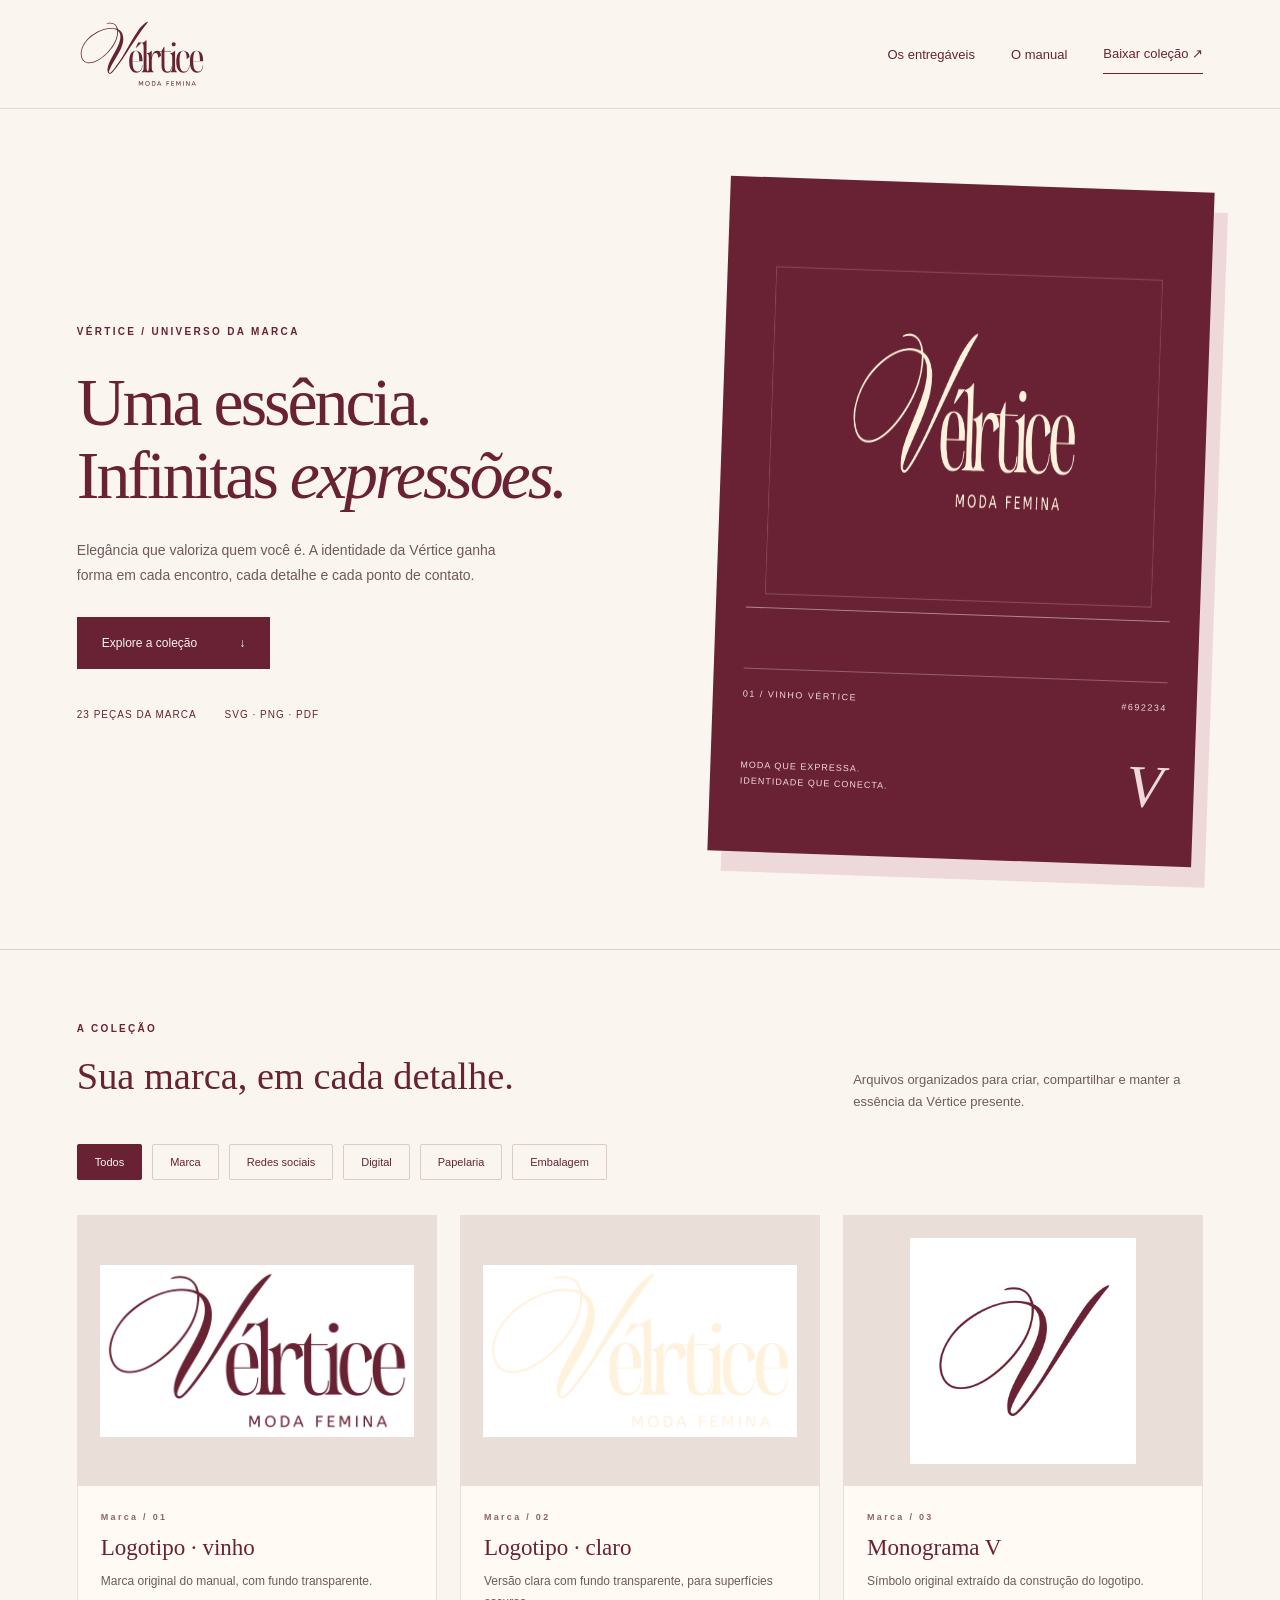
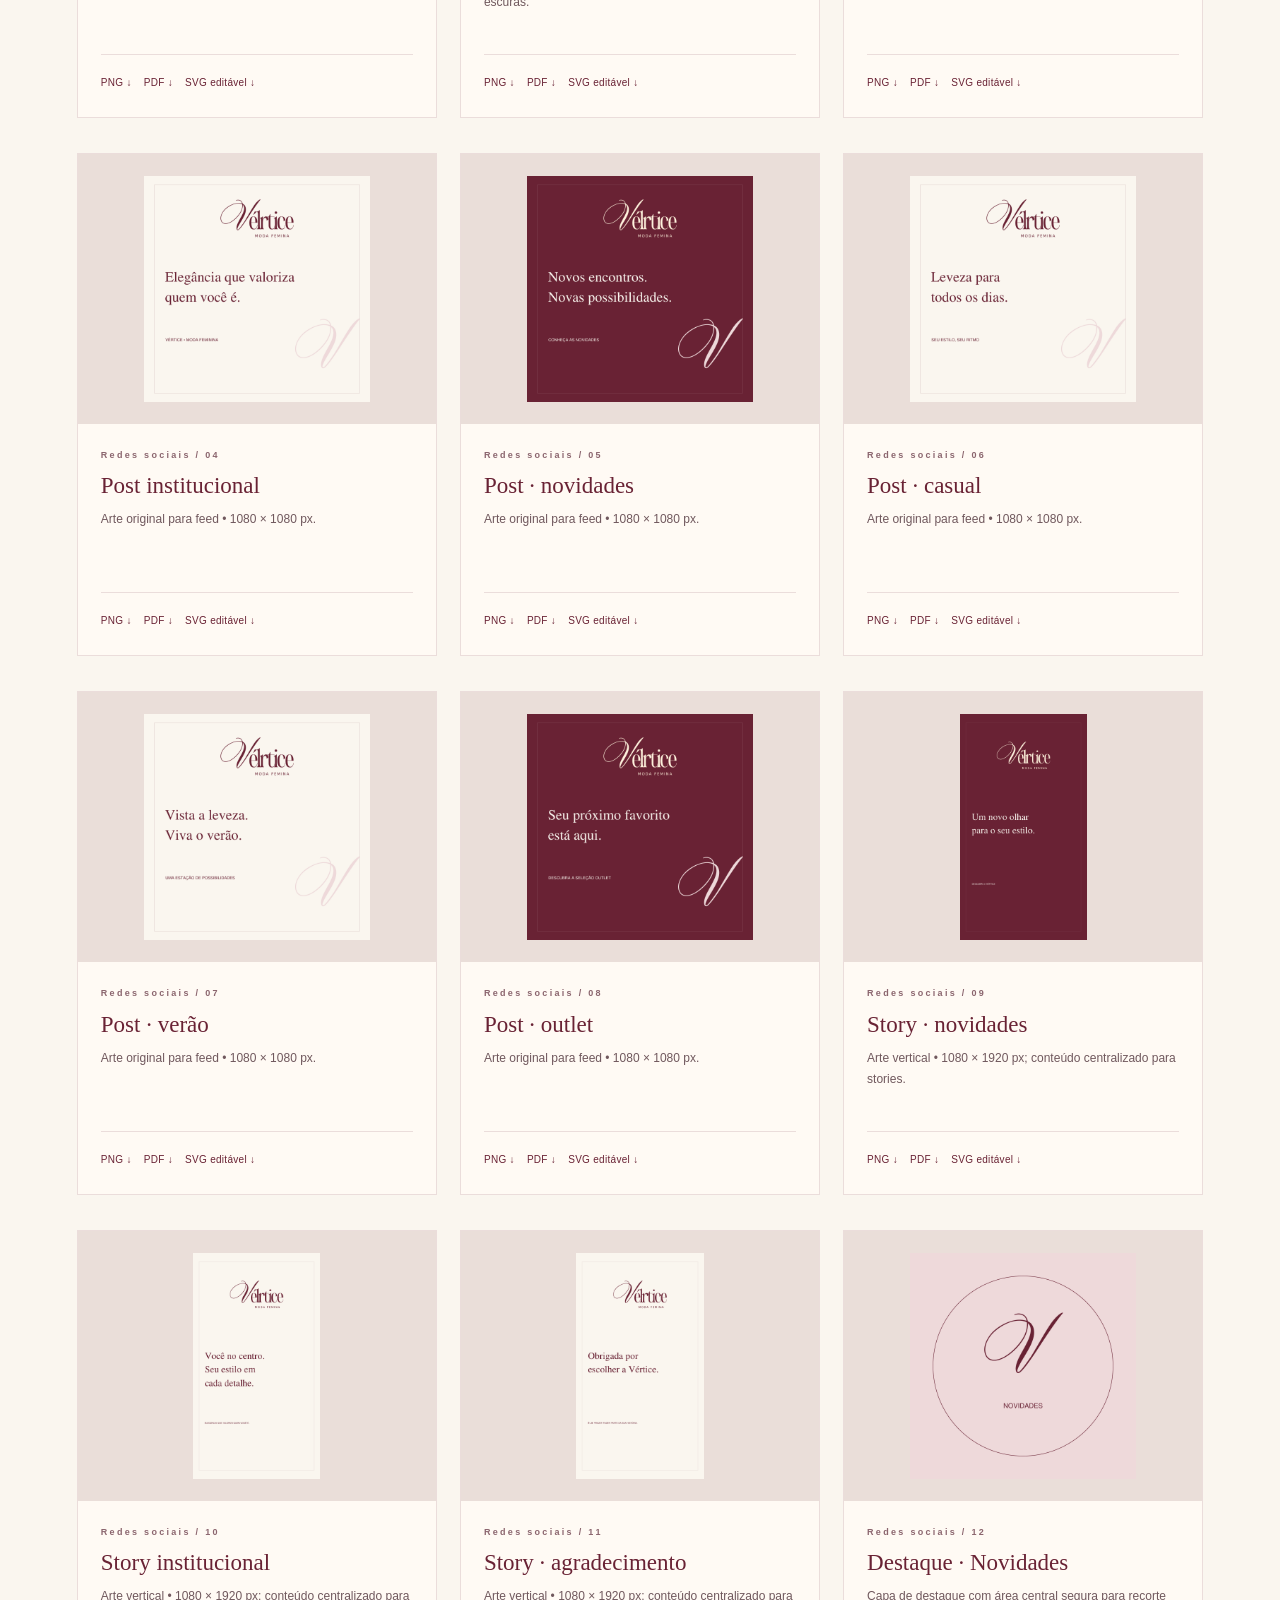
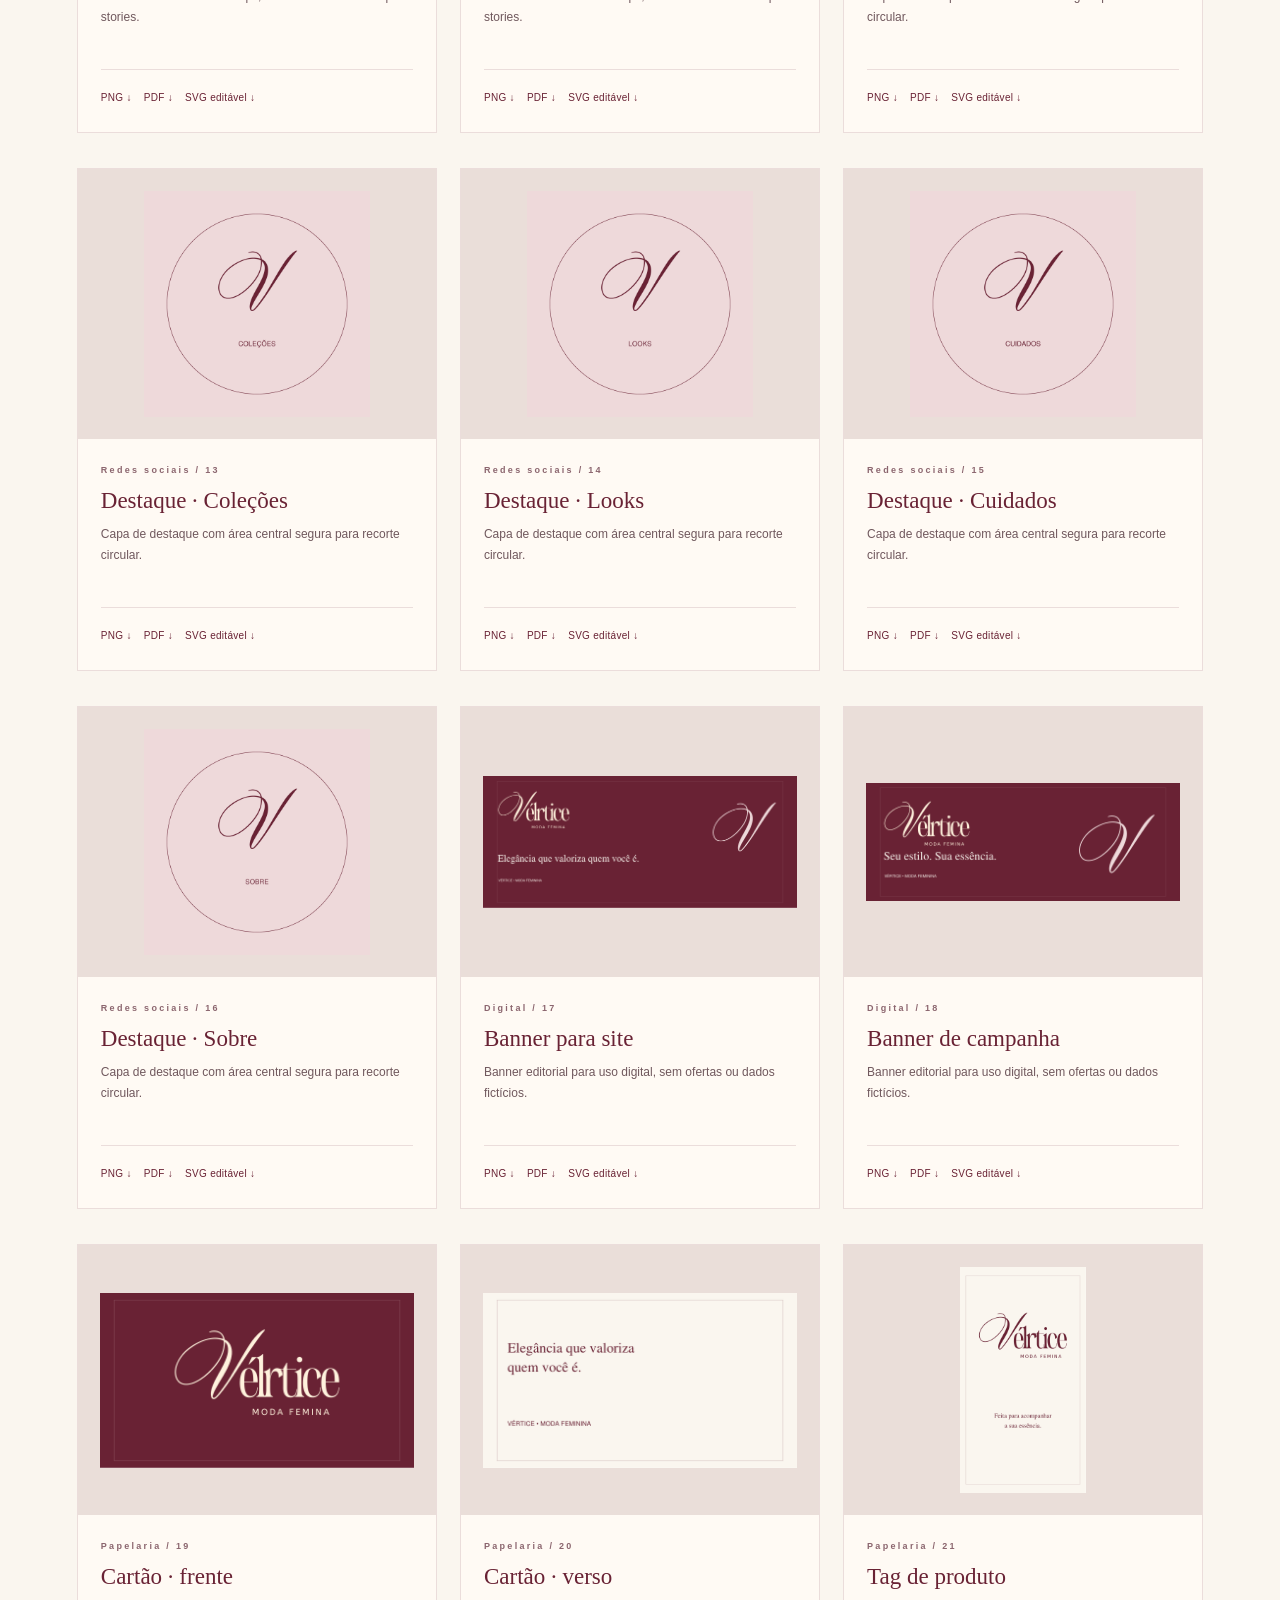
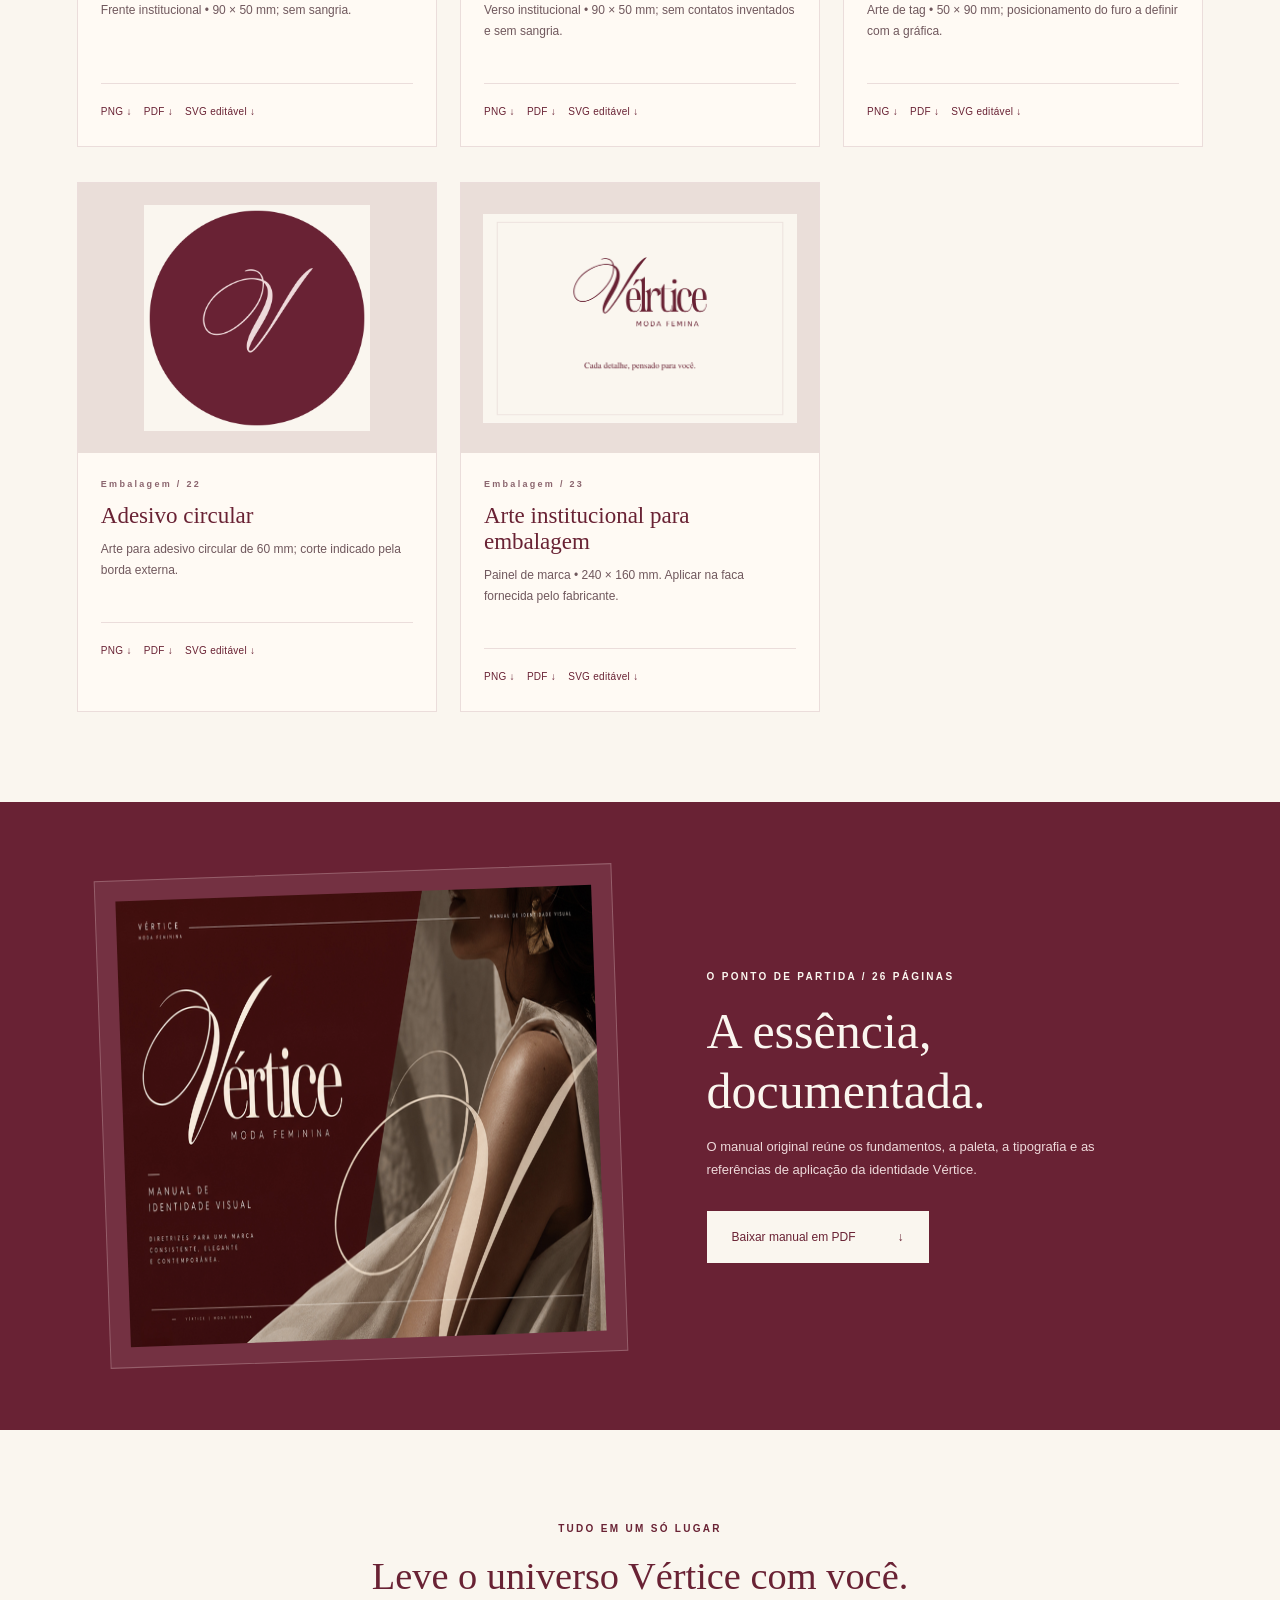
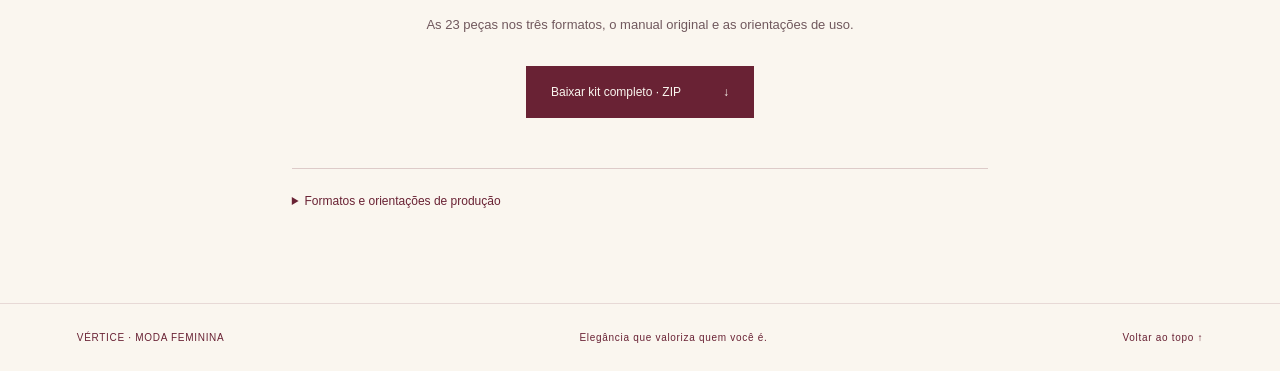
==== index.html @ 7de90009 "Create Vertice brand deliverables and download website" ====
<!doctype html><html lang="pt-BR"><head><meta charset="UTF-8"><meta name="viewport" content="width=device-width,initial-scale=1"><meta name="theme-color" content="#692234"><meta name="description" content="Universo visual Vértice: acesse o manual da marca e baixe as peças da sua identidade visual."><title>Vértice — Universo da marca</title><link rel="icon" href="assets/logo.svg" type="image/svg+xml"><link rel="stylesheet" href="style.css"></head><body>
<a class="skip" href="#colecao">Ir para os arquivos</a><header class="top"><a href="#" aria-label="Vértice, início"><img class="brand" src="assets/logo.svg" alt="Vértice Moda Feminina" width="150" height="83"></a><nav aria-label="Principal"><a href="#colecao">Os entregáveis</a><a href="#manual">O manual</a><a class="nav-download" href="downloads/vertice-kit-completo.zip" download>Baixar coleção ↗</a></nav></header>
<main><section class="hero"><div class="hero-copy"><span class="eyebrow">VÉRTICE / UNIVERSO DA MARCA</span><h1>Uma essência.<br>Infinitas <em>expressões.</em></h1><p>Elegância que valoriza quem você é. A identidade da Vértice ganha forma em cada encontro, cada detalhe e cada ponto de contato.</p><a class="button" href="#colecao">Explore a coleção <span>↓</span></a><div class="hero-meta"><span>23 peças da marca</span><span>SVG · PNG · PDF</span></div></div><div class="hero-art"><img src="assets/cartao-frente.png" alt="Logotipo da Vértice sobre o vinho da marca" width="640" height="356"><div class="swatch"><span>01 / VINHO VÉRTICE</span><span>#692234</span></div><div class="hero-bottom"><span>MODA QUE EXPRESSA.<br>IDENTIDADE QUE CONECTA.</span><span class="edition">V</span></div></div></section>
<section class="intro" id="colecao"><div><span class="eyebrow">A COLEÇÃO</span><h2>Sua marca, em cada detalhe.</h2></div><p>Arquivos organizados para criar, compartilhar e manter a essência da Vértice presente.</p></section>
<div class="filters" role="group" aria-label="Filtrar por categoria"><button type="button" data-filter="Todos" aria-pressed="true">Todos</button><button type="button" data-filter="Marca" aria-pressed="false">Marca</button><button type="button" data-filter="Redes sociais" aria-pressed="false">Redes sociais</button><button type="button" data-filter="Digital" aria-pressed="false">Digital</button><button type="button" data-filter="Papelaria" aria-pressed="false">Papelaria</button><button type="button" data-filter="Embalagem" aria-pressed="false">Embalagem</button></div><p id="result-count" class="sr-only" aria-live="polite">23 entregáveis</p><section class="grid" aria-label="Entregáveis da identidade visual"><article class="card" data-category="Marca"><a class="preview" href="downloads/logotipo-vinho.png" target="_blank" rel="noopener" aria-label="Ampliar Logotipo · vinho"><img src="assets/logotipo-vinho.png" alt="Logotipo · vinho" loading="lazy" width="640" height="640"></a><div class="card-body"><span class="eyebrow">Marca / 01</span><h3>Logotipo · vinho</h3><p>Marca original do manual, com fundo transparente.</p><div class="formats" aria-label="Baixar Logotipo · vinho"><a href="downloads/logotipo-vinho.png" download>PNG ↓</a><a href="downloads/logotipo-vinho.pdf" download>PDF ↓</a><a href="downloads/logotipo-vinho.svg" download>SVG editável ↓</a></div></div></article><article class="card" data-category="Marca"><a class="preview" href="downloads/logotipo-claro.png" target="_blank" rel="noopener" aria-label="Ampliar Logotipo · claro"><img src="assets/logotipo-claro.png" alt="Logotipo · claro" loading="lazy" width="640" height="640"></a><div class="card-body"><span class="eyebrow">Marca / 02</span><h3>Logotipo · claro</h3><p>Versão clara com fundo transparente, para superfícies escuras.</p><div class="formats" aria-label="Baixar Logotipo · claro"><a href="downloads/logotipo-claro.png" download>PNG ↓</a><a href="downloads/logotipo-claro.pdf" download>PDF ↓</a><a href="downloads/logotipo-claro.svg" download>SVG editável ↓</a></div></div></article><article class="card" data-category="Marca"><a class="preview" href="downloads/monograma.png" target="_blank" rel="noopener" aria-label="Ampliar Monograma V"><img src="assets/monograma.png" alt="Monograma V" loading="lazy" width="640" height="640"></a><div class="card-body"><span class="eyebrow">Marca / 03</span><h3>Monograma V</h3><p>Símbolo original extraído da construção do logotipo.</p><div class="formats" aria-label="Baixar Monograma V"><a href="downloads/monograma.png" download>PNG ↓</a><a href="downloads/monograma.pdf" download>PDF ↓</a><a href="downloads/monograma.svg" download>SVG editável ↓</a></div></div></article><article class="card" data-category="Redes sociais"><a class="preview" href="downloads/post-institucional.png" target="_blank" rel="noopener" aria-label="Ampliar Post institucional"><img src="assets/post-institucional.png" alt="Post institucional" loading="lazy" width="640" height="640"></a><div class="card-body"><span class="eyebrow">Redes sociais / 04</span><h3>Post institucional</h3><p>Arte original para feed • 1080 × 1080 px.</p><div class="formats" aria-label="Baixar Post institucional"><a href="downloads/post-institucional.png" download>PNG ↓</a><a href="downloads/post-institucional.pdf" download>PDF ↓</a><a href="downloads/post-institucional.svg" download>SVG editável ↓</a></div></div></article><article class="card" data-category="Redes sociais"><a class="preview" href="downloads/post-novidades.png" target="_blank" rel="noopener" aria-label="Ampliar Post · novidades"><img src="assets/post-novidades.png" alt="Post · novidades" loading="lazy" width="640" height="640"></a><div class="card-body"><span class="eyebrow">Redes sociais / 05</span><h3>Post · novidades</h3><p>Arte original para feed • 1080 × 1080 px.</p><div class="formats" aria-label="Baixar Post · novidades"><a href="downloads/post-novidades.png" download>PNG ↓</a><a href="downloads/post-novidades.pdf" download>PDF ↓</a><a href="downloads/post-novidades.svg" download>SVG editável ↓</a></div></div></article><article class="card" data-category="Redes sociais"><a class="preview" href="downloads/post-casual.png" target="_blank" rel="noopener" aria-label="Ampliar Post · casual"><img src="assets/post-casual.png" alt="Post · casual" loading="lazy" width="640" height="640"></a><div class="card-body"><span class="eyebrow">Redes sociais / 06</span><h3>Post · casual</h3><p>Arte original para feed • 1080 × 1080 px.</p><div class="formats" aria-label="Baixar Post · casual"><a href="downloads/post-casual.png" download>PNG ↓</a><a href="downloads/post-casual.pdf" download>PDF ↓</a><a href="downloads/post-casual.svg" download>SVG editável ↓</a></div></div></article><article class="card" data-category="Redes sociais"><a class="preview" href="downloads/post-verao.png" target="_blank" rel="noopener" aria-label="Ampliar Post · verão"><img src="assets/post-verao.png" alt="Post · verão" loading="lazy" width="640" height="640"></a><div class="card-body"><span class="eyebrow">Redes sociais / 07</span><h3>Post · verão</h3><p>Arte original para feed • 1080 × 1080 px.</p><div class="formats" aria-label="Baixar Post · verão"><a href="downloads/post-verao.png" download>PNG ↓</a><a href="downloads/post-verao.pdf" download>PDF ↓</a><a href="downloads/post-verao.svg" download>SVG editável ↓</a></div></div></article><article class="card" data-category="Redes sociais"><a class="preview" href="downloads/post-outlet.png" target="_blank" rel="noopener" aria-label="Ampliar Post · outlet"><img src="assets/post-outlet.png" alt="Post · outlet" loading="lazy" width="640" height="640"></a><div class="card-body"><span class="eyebrow">Redes sociais / 08</span><h3>Post · outlet</h3><p>Arte original para feed • 1080 × 1080 px.</p><div class="formats" aria-label="Baixar Post · outlet"><a href="downloads/post-outlet.png" download>PNG ↓</a><a href="downloads/post-outlet.pdf" download>PDF ↓</a><a href="downloads/post-outlet.svg" download>SVG editável ↓</a></div></div></article><article class="card" data-category="Redes sociais"><a class="preview" href="downloads/story-novidades.png" target="_blank" rel="noopener" aria-label="Ampliar Story · novidades"><img src="assets/story-novidades.png" alt="Story · novidades" loading="lazy" width="640" height="640"></a><div class="card-body"><span class="eyebrow">Redes sociais / 09</span><h3>Story · novidades</h3><p>Arte vertical • 1080 × 1920 px; conteúdo centralizado para stories.</p><div class="formats" aria-label="Baixar Story · novidades"><a href="downloads/story-novidades.png" download>PNG ↓</a><a href="downloads/story-novidades.pdf" download>PDF ↓</a><a href="downloads/story-novidades.svg" download>SVG editável ↓</a></div></div></article><article class="card" data-category="Redes sociais"><a class="preview" href="downloads/story-institucional.png" target="_blank" rel="noopener" aria-label="Ampliar Story institucional"><img src="assets/story-institucional.png" alt="Story institucional" loading="lazy" width="640" height="640"></a><div class="card-body"><span class="eyebrow">Redes sociais / 10</span><h3>Story institucional</h3><p>Arte vertical • 1080 × 1920 px; conteúdo centralizado para stories.</p><div class="formats" aria-label="Baixar Story institucional"><a href="downloads/story-institucional.png" download>PNG ↓</a><a href="downloads/story-institucional.pdf" download>PDF ↓</a><a href="downloads/story-institucional.svg" download>SVG editável ↓</a></div></div></article><article class="card" data-category="Redes sociais"><a class="preview" href="downloads/story-agradecimento.png" target="_blank" rel="noopener" aria-label="Ampliar Story · agradecimento"><img src="assets/story-agradecimento.png" alt="Story · agradecimento" loading="lazy" width="640" height="640"></a><div class="card-body"><span class="eyebrow">Redes sociais / 11</span><h3>Story · agradecimento</h3><p>Arte vertical • 1080 × 1920 px; conteúdo centralizado para stories.</p><div class="formats" aria-label="Baixar Story · agradecimento"><a href="downloads/story-agradecimento.png" download>PNG ↓</a><a href="downloads/story-agradecimento.pdf" download>PDF ↓</a><a href="downloads/story-agradecimento.svg" download>SVG editável ↓</a></div></div></article><article class="card" data-category="Redes sociais"><a class="preview" href="downloads/destaque-novidades.png" target="_blank" rel="noopener" aria-label="Ampliar Destaque · Novidades"><img src="assets/destaque-novidades.png" alt="Destaque · Novidades" loading="lazy" width="640" height="640"></a><div class="card-body"><span class="eyebrow">Redes sociais / 12</span><h3>Destaque · Novidades</h3><p>Capa de destaque com área central segura para recorte circular.</p><div class="formats" aria-label="Baixar Destaque · Novidades"><a href="downloads/destaque-novidades.png" download>PNG ↓</a><a href="downloads/destaque-novidades.pdf" download>PDF ↓</a><a href="downloads/destaque-novidades.svg" download>SVG editável ↓</a></div></div></article><article class="card" data-category="Redes sociais"><a class="preview" href="downloads/destaque-colecoes.png" target="_blank" rel="noopener" aria-label="Ampliar Destaque · Coleções"><img src="assets/destaque-colecoes.png" alt="Destaque · Coleções" loading="lazy" width="640" height="640"></a><div class="card-body"><span class="eyebrow">Redes sociais / 13</span><h3>Destaque · Coleções</h3><p>Capa de destaque com área central segura para recorte circular.</p><div class="formats" aria-label="Baixar Destaque · Coleções"><a href="downloads/destaque-colecoes.png" download>PNG ↓</a><a href="downloads/destaque-colecoes.pdf" download>PDF ↓</a><a href="downloads/destaque-colecoes.svg" download>SVG editável ↓</a></div></div></article><article class="card" data-category="Redes sociais"><a class="preview" href="downloads/destaque-looks.png" target="_blank" rel="noopener" aria-label="Ampliar Destaque · Looks"><img src="assets/destaque-looks.png" alt="Destaque · Looks" loading="lazy" width="640" height="640"></a><div class="card-body"><span class="eyebrow">Redes sociais / 14</span><h3>Destaque · Looks</h3><p>Capa de destaque com área central segura para recorte circular.</p><div class="formats" aria-label="Baixar Destaque · Looks"><a href="downloads/destaque-looks.png" download>PNG ↓</a><a href="downloads/destaque-looks.pdf" download>PDF ↓</a><a href="downloads/destaque-looks.svg" download>SVG editável ↓</a></div></div></article><article class="card" data-category="Redes sociais"><a class="preview" href="downloads/destaque-cuidados.png" target="_blank" rel="noopener" aria-label="Ampliar Destaque · Cuidados"><img src="assets/destaque-cuidados.png" alt="Destaque · Cuidados" loading="lazy" width="640" height="640"></a><div class="card-body"><span class="eyebrow">Redes sociais / 15</span><h3>Destaque · Cuidados</h3><p>Capa de destaque com área central segura para recorte circular.</p><div class="formats" aria-label="Baixar Destaque · Cuidados"><a href="downloads/destaque-cuidados.png" download>PNG ↓</a><a href="downloads/destaque-cuidados.pdf" download>PDF ↓</a><a href="downloads/destaque-cuidados.svg" download>SVG editável ↓</a></div></div></article><article class="card" data-category="Redes sociais"><a class="preview" href="downloads/destaque-sobre.png" target="_blank" rel="noopener" aria-label="Ampliar Destaque · Sobre"><img src="assets/destaque-sobre.png" alt="Destaque · Sobre" loading="lazy" width="640" height="640"></a><div class="card-body"><span class="eyebrow">Redes sociais / 16</span><h3>Destaque · Sobre</h3><p>Capa de destaque com área central segura para recorte circular.</p><div class="formats" aria-label="Baixar Destaque · Sobre"><a href="downloads/destaque-sobre.png" download>PNG ↓</a><a href="downloads/destaque-sobre.pdf" download>PDF ↓</a><a href="downloads/destaque-sobre.svg" download>SVG editável ↓</a></div></div></article><article class="card" data-category="Digital"><a class="preview" href="downloads/banner-site.png" target="_blank" rel="noopener" aria-label="Ampliar Banner para site"><img src="assets/banner-site.png" alt="Banner para site" loading="lazy" width="640" height="640"></a><div class="card-body"><span class="eyebrow">Digital / 17</span><h3>Banner para site</h3><p>Banner editorial para uso digital, sem ofertas ou dados fictícios.</p><div class="formats" aria-label="Baixar Banner para site"><a href="downloads/banner-site.png" download>PNG ↓</a><a href="downloads/banner-site.pdf" download>PDF ↓</a><a href="downloads/banner-site.svg" download>SVG editável ↓</a></div></div></article><article class="card" data-category="Digital"><a class="preview" href="downloads/banner-campanha.png" target="_blank" rel="noopener" aria-label="Ampliar Banner de campanha"><img src="assets/banner-campanha.png" alt="Banner de campanha" loading="lazy" width="640" height="640"></a><div class="card-body"><span class="eyebrow">Digital / 18</span><h3>Banner de campanha</h3><p>Banner editorial para uso digital, sem ofertas ou dados fictícios.</p><div class="formats" aria-label="Baixar Banner de campanha"><a href="downloads/banner-campanha.png" download>PNG ↓</a><a href="downloads/banner-campanha.pdf" download>PDF ↓</a><a href="downloads/banner-campanha.svg" download>SVG editável ↓</a></div></div></article><article class="card" data-category="Papelaria"><a class="preview" href="downloads/cartao-frente.png" target="_blank" rel="noopener" aria-label="Ampliar Cartão · frente"><img src="assets/cartao-frente.png" alt="Cartão · frente" loading="lazy" width="640" height="640"></a><div class="card-body"><span class="eyebrow">Papelaria / 19</span><h3>Cartão · frente</h3><p>Frente institucional • 90 × 50 mm; sem sangria.</p><div class="formats" aria-label="Baixar Cartão · frente"><a href="downloads/cartao-frente.png" download>PNG ↓</a><a href="downloads/cartao-frente.pdf" download>PDF ↓</a><a href="downloads/cartao-frente.svg" download>SVG editável ↓</a></div></div></article><article class="card" data-category="Papelaria"><a class="preview" href="downloads/cartao-verso.png" target="_blank" rel="noopener" aria-label="Ampliar Cartão · verso"><img src="assets/cartao-verso.png" alt="Cartão · verso" loading="lazy" width="640" height="640"></a><div class="card-body"><span class="eyebrow">Papelaria / 20</span><h3>Cartão · verso</h3><p>Verso institucional • 90 × 50 mm; sem contatos inventados e sem sangria.</p><div class="formats" aria-label="Baixar Cartão · verso"><a href="downloads/cartao-verso.png" download>PNG ↓</a><a href="downloads/cartao-verso.pdf" download>PDF ↓</a><a href="downloads/cartao-verso.svg" download>SVG editável ↓</a></div></div></article><article class="card" data-category="Papelaria"><a class="preview" href="downloads/tag.png" target="_blank" rel="noopener" aria-label="Ampliar Tag de produto"><img src="assets/tag.png" alt="Tag de produto" loading="lazy" width="640" height="640"></a><div class="card-body"><span class="eyebrow">Papelaria / 21</span><h3>Tag de produto</h3><p>Arte de tag • 50 × 90 mm; posicionamento do furo a definir com a gráfica.</p><div class="formats" aria-label="Baixar Tag de produto"><a href="downloads/tag.png" download>PNG ↓</a><a href="downloads/tag.pdf" download>PDF ↓</a><a href="downloads/tag.svg" download>SVG editável ↓</a></div></div></article><article class="card" data-category="Embalagem"><a class="preview" href="downloads/adesivo.png" target="_blank" rel="noopener" aria-label="Ampliar Adesivo circular"><img src="assets/adesivo.png" alt="Adesivo circular" loading="lazy" width="640" height="640"></a><div class="card-body"><span class="eyebrow">Embalagem / 22</span><h3>Adesivo circular</h3><p>Arte para adesivo circular de 60 mm; corte indicado pela borda externa.</p><div class="formats" aria-label="Baixar Adesivo circular"><a href="downloads/adesivo.png" download>PNG ↓</a><a href="downloads/adesivo.pdf" download>PDF ↓</a><a href="downloads/adesivo.svg" download>SVG editável ↓</a></div></div></article><article class="card" data-category="Embalagem"><a class="preview" href="downloads/embalagem.png" target="_blank" rel="noopener" aria-label="Ampliar Arte institucional para embalagem"><img src="assets/embalagem.png" alt="Arte institucional para embalagem" loading="lazy" width="640" height="640"></a><div class="card-body"><span class="eyebrow">Embalagem / 23</span><h3>Arte institucional para embalagem</h3><p>Painel de marca • 240 × 160 mm. Aplicar na faca fornecida pelo fabricante.</p><div class="formats" aria-label="Baixar Arte institucional para embalagem"><a href="downloads/embalagem.png" download>PNG ↓</a><a href="downloads/embalagem.pdf" download>PDF ↓</a><a href="downloads/embalagem.svg" download>SVG editável ↓</a></div></div></article></section>
<section class="manual" id="manual"><div class="manual-image"><img src="assets/manual.png" alt="Capa do manual de identidade visual Vértice" loading="lazy" width="792" height="446"></div><div><span class="eyebrow">O PONTO DE PARTIDA / 26 PÁGINAS</span><h2>A essência,<br>documentada.</h2><p>O manual original reúne os fundamentos, a paleta, a tipografia e as referências de aplicação da identidade Vértice.</p><a class="button light" href="downloads/manual-identidade-visual-vertice.pdf" download>Baixar manual em PDF <span>↓</span></a></div></section>
<section class="closing"><span class="eyebrow">TUDO EM UM SÓ LUGAR</span><h2>Leve o universo Vértice com você.</h2><p>As 23 peças nos três formatos, o manual original e as orientações de uso.</p><a class="button" href="downloads/vertice-kit-completo.zip" download>Baixar kit completo · ZIP <span>↓</span></a><details><summary>Formatos e orientações de produção</summary><p>SVG para edição, PNG para uso digital e PDF para compartilhamento. Os textos novos usam Georgia e Arial como fontes de apoio; o logotipo original foi preservado em curvas. O manual especifica Citadel Script e Wichittra, cujos arquivos completos não acompanham este kit.</p><p>PDFs de papelaria em tamanho final, RGB e sem sangria. Antes da impressão, valide sangria, corte, perfil de cor e material com a gráfica. A embalagem é uma arte de aplicação, sem faca estrutural.</p><a href="downloads/LEIA-ME.txt" download>Baixar orientações completas ↓</a></details></section></main><footer><span>VÉRTICE · MODA FEMININA</span><span>Elegância que valoriza quem você é.</span><a href="#">Voltar ao topo ↑</a></footer><script src="app.js"></script></body></html>
---- style.css ----
:root{--wine:#692234;--pink:#eed9da;--cream:#faf6ef;--ink:#41272c}*{box-sizing:border-box}html{scroll-behavior:smooth;scroll-padding-top:24px}body{margin:0;background:var(--cream);color:var(--wine);font-family:Arial,sans-serif}a{color:inherit;text-decoration:none}a:focus-visible,button:focus-visible,summary:focus-visible{outline:3px solid #b07544;outline-offset:5px}img{max-width:100%;display:block}button{font:inherit}h1,h2,h3,p{margin:0}h1,h2,h3{font-family:Georgia,serif;font-weight:400}p{line-height:1.75}.top{max-width:1440px;margin:auto;padding:18px 6%;display:flex;align-items:center;justify-content:space-between;border-bottom:1px solid #69223422}.brand{width:130px;height:72px;object-fit:contain}nav{display:flex;gap:36px;align-items:center;font-size:13px}.nav-download{border-bottom:1px solid;padding:12px 0}.hero{max-width:1440px;margin:auto;padding:75px 6% 90px;display:grid;grid-template-columns:1fr .86fr;gap:7%;align-items:center}.eyebrow{font-size:10px;letter-spacing:2.3px;font-weight:600;display:block;line-height:1.8}h1{font-size:clamp(46px,5.3vw,78px);line-height:1.07;letter-spacing:-3px;margin:26px 0}h1 em{font-weight:400} .hero-copy>p{max-width:440px;font-size:14px;color:#70585d}.button{display:inline-flex;justify-content:space-between;align-items:center;gap:42px;background:var(--wine);color:var(--cream);padding:19px 25px;font-size:12px;min-height:52px;margin-top:30px}.button:hover{background:#491625}.hero-meta{margin-top:40px;display:flex;gap:28px;font-size:10px;letter-spacing:1px;text-transform:uppercase}.hero-art{background:var(--wine);color:var(--pink);padding:45px 30px 25px;transform:rotate(2deg);box-shadow:14px 20px 0 var(--pink)}.hero-art>img{width:100%;margin:30px 0 60px}.swatch{border-top:1px solid #eed9da55;padding:20px 0;display:flex;justify-content:space-between;font-size:9px;letter-spacing:1.5px}.hero-bottom{display:flex;align-items:center;justify-content:space-between;font-size:9px;line-height:1.8;letter-spacing:1px}.edition{font-family:Georgia,serif;font-size:60px;font-style:italic}.intro{padding:70px 6% 30px;max-width:1440px;margin:auto;border-top:1px solid #69223430;display:flex;align-items:end;justify-content:space-between;gap:40px}h2{font-size:clamp(30px,3vw,43px);line-height:1.2;margin:15px 0}.intro>p{max-width:350px;font-size:13px;color:#70585d}.filters{max-width:1440px;margin:auto;padding:0 6% 35px;display:flex;gap:10px;flex-wrap:wrap}.filters button{border:1px solid #69223433;background:none;color:var(--wine);font-size:11px;padding:11px 17px;cursor:pointer;border-radius:2px}.filters button[aria-pressed=true]{color:var(--cream);background:var(--wine)}.grid{max-width:1440px;margin:auto;padding:0 6% 90px;display:grid;grid-template-columns:repeat(3,minmax(0,1fr));gap:35px 23px}.card{border:1px solid #69223422;min-width:0;background:#fffaf4}.card[hidden]{display:none}.preview{display:flex;align-items:center;justify-content:center;height:270px;background:#eaded9;overflow:hidden;padding:22px}.preview img{width:100%;height:100%;object-fit:contain;transition:transform .25s}.preview:hover img{transform:scale(1.04)}.card-body{padding:23px}.card .eyebrow{font-size:9px;color:#8b656e}.card h3{font-size:23px;margin:10px 0}.card p{font-size:12px;min-height:63px;color:#70585d}.formats{display:flex;flex-wrap:wrap;gap:12px;margin-top:20px;padding-top:17px;border-top:1px solid #69223422}.formats a{font-size:10px;letter-spacing:.3px;padding:5px 0;border-bottom:1px solid transparent}.formats a:hover{border-bottom-color:var(--wine)}.manual{background:var(--wine);color:var(--cream);padding:70px 8%;display:grid;grid-template-columns:1.1fr 1fr;gap:8%;align-items:center}.manual-image{padding:20px;background:#eed9da15;border:1px solid #eed9da44;transform:rotate(-2deg)}.manual h2{font-size:50px}.manual p{font-size:13px;max-width:410px;color:var(--pink)}.light{background:var(--cream);color:var(--wine)}.light:hover{background:var(--pink)}.closing{text-align:center;padding:90px 6%;max-width:850px;margin:auto}.closing>p{font-size:13px;color:#70585d}details{text-align:left;border-top:1px solid #69223433;margin-top:50px;padding-top:22px;font-size:12px;line-height:1.8}summary{cursor:pointer}details p{margin:20px 0}details a{text-decoration:underline}footer{padding:28px 6%;border-top:1px solid #69223422;display:flex;justify-content:space-between;gap:22px;font-size:10px;letter-spacing:.7px}.skip{position:absolute;top:-100px;left:10px;padding:15px;background:var(--wine);color:white;z-index:5}.skip:focus{top:10px}.sr-only{position:absolute;width:1px;height:1px;overflow:hidden;clip:rect(0,0,0,0)}@media(min-width:1500px){.manual{padding-left:calc((100vw - 1200px)/2);padding-right:calc((100vw - 1200px)/2)}}@media(max-width:950px){.hero{gap:5%;padding-top:50px}.grid{grid-template-columns:repeat(2,minmax(0,1fr))}h1{letter-spacing:-2px}.hero-meta{gap:12px;font-size:9px}.intro{align-items:start}.manual h2{font-size:38px}}@media(max-width:600px){.top{padding:14px 6%}.brand{width:100px;height:56px}nav{gap:16px;font-size:11px}nav>a:first-child{display:none}.hero{grid-template-columns:1fr;padding-top:45px;gap:50px;padding-bottom:70px}h1{font-size:52px}.hero-art{max-width:420px;margin:0 12px 0 0}.hero-art>img{margin:0 0 25px}.hero-meta{font-size:10px;gap:24px}.intro{display:block;padding-top:45px}.intro>p{margin:20px 0}.grid{grid-template-columns:1fr;padding-bottom:50px;gap:24px}.preview{height:300px}.card p{min-height:0}.formats a{font-size:12px}.manual{grid-template-columns:1fr;padding:50px 7%;gap:35px}.manual h2{font-size:42px}.closing{padding:60px 6%}footer{flex-direction:column}.filters{gap:7px}.filters button{padding:10px 12px}}@media(prefers-reduced-motion:reduce){html{scroll-behavior:auto}*{transition:none!important}}
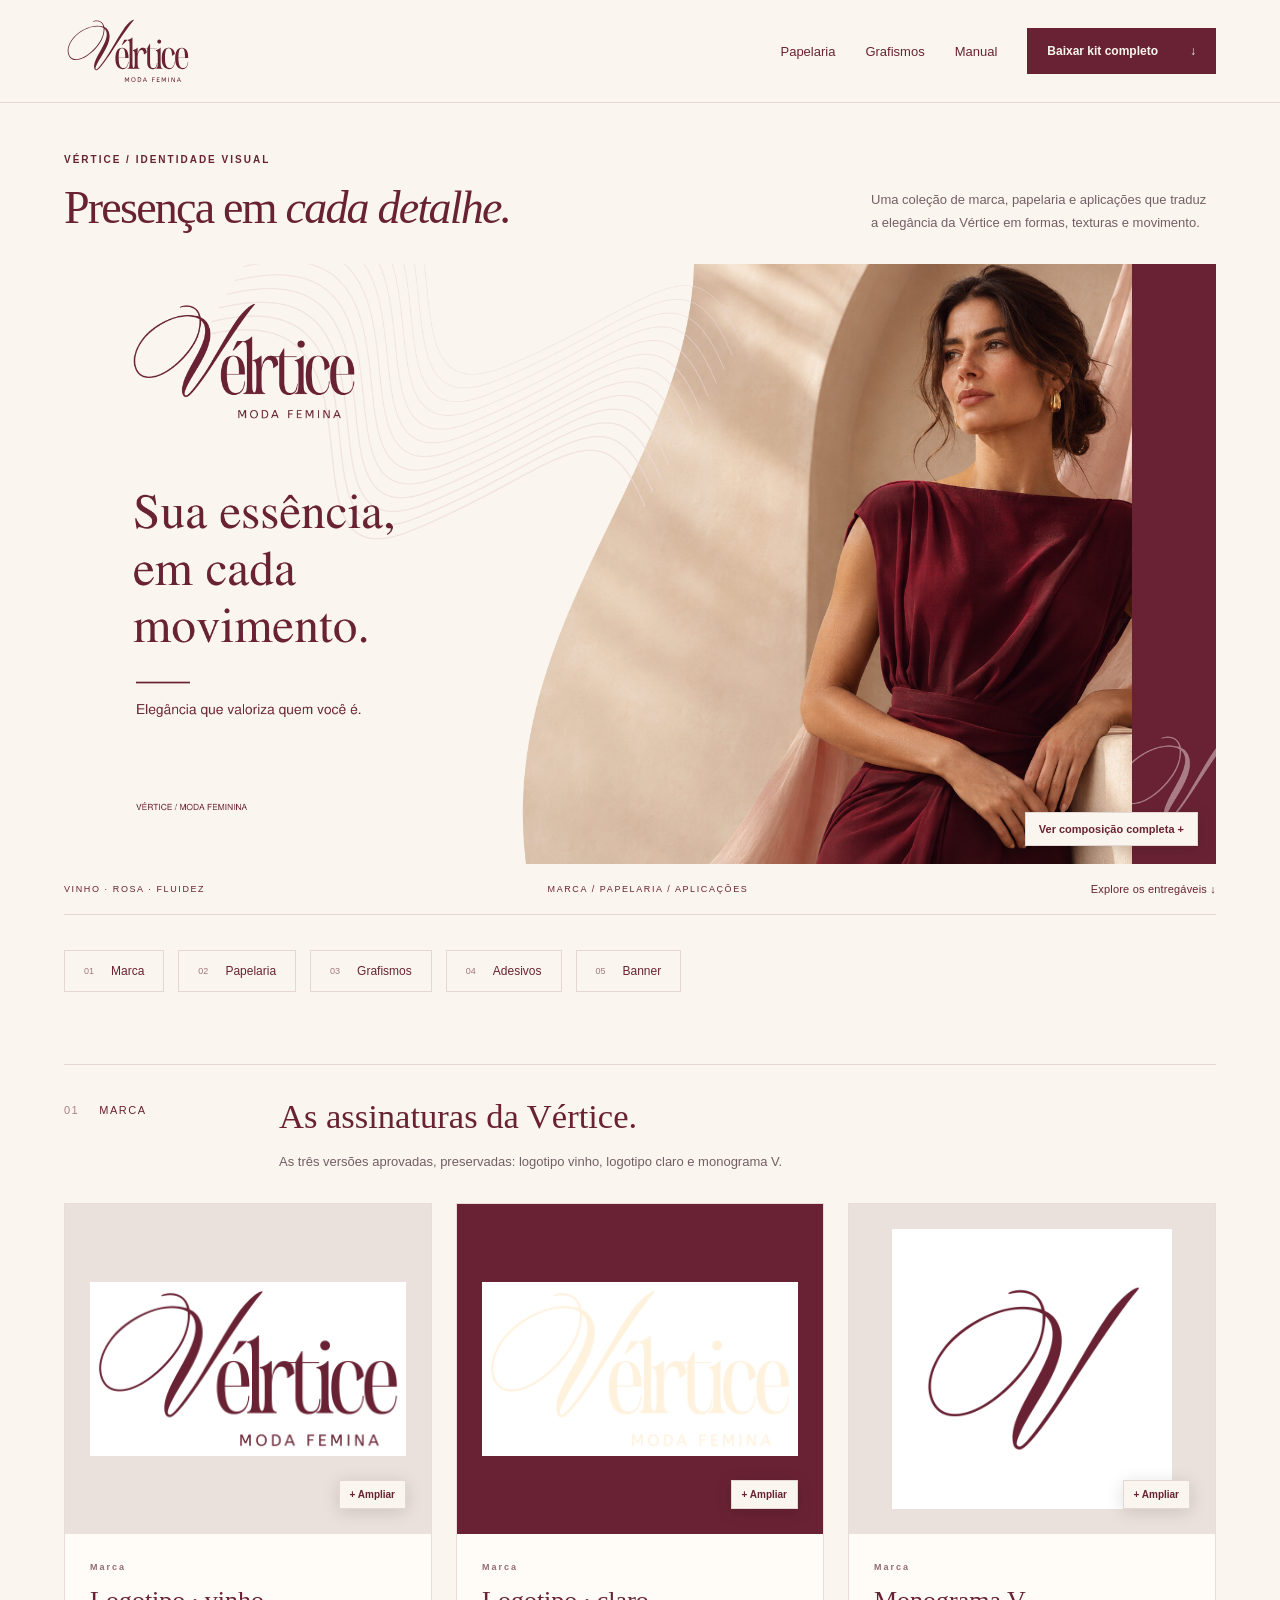
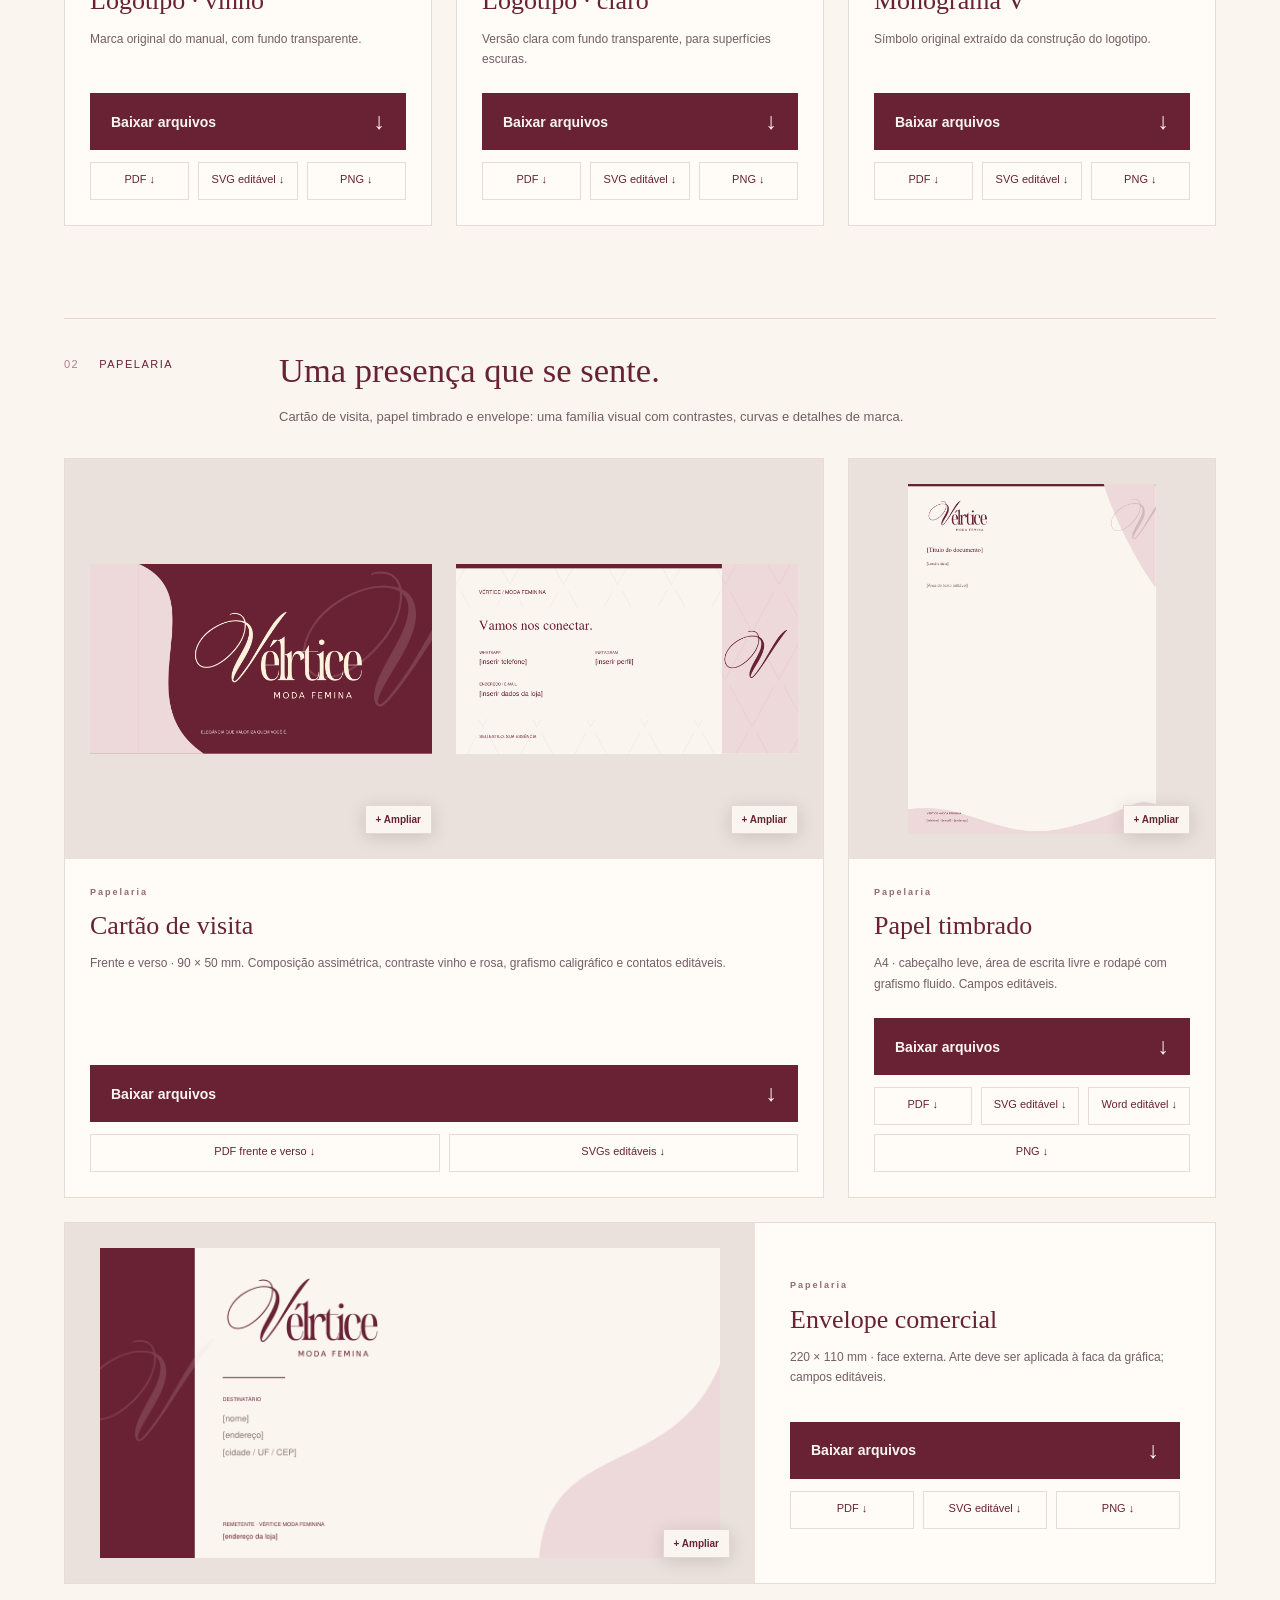
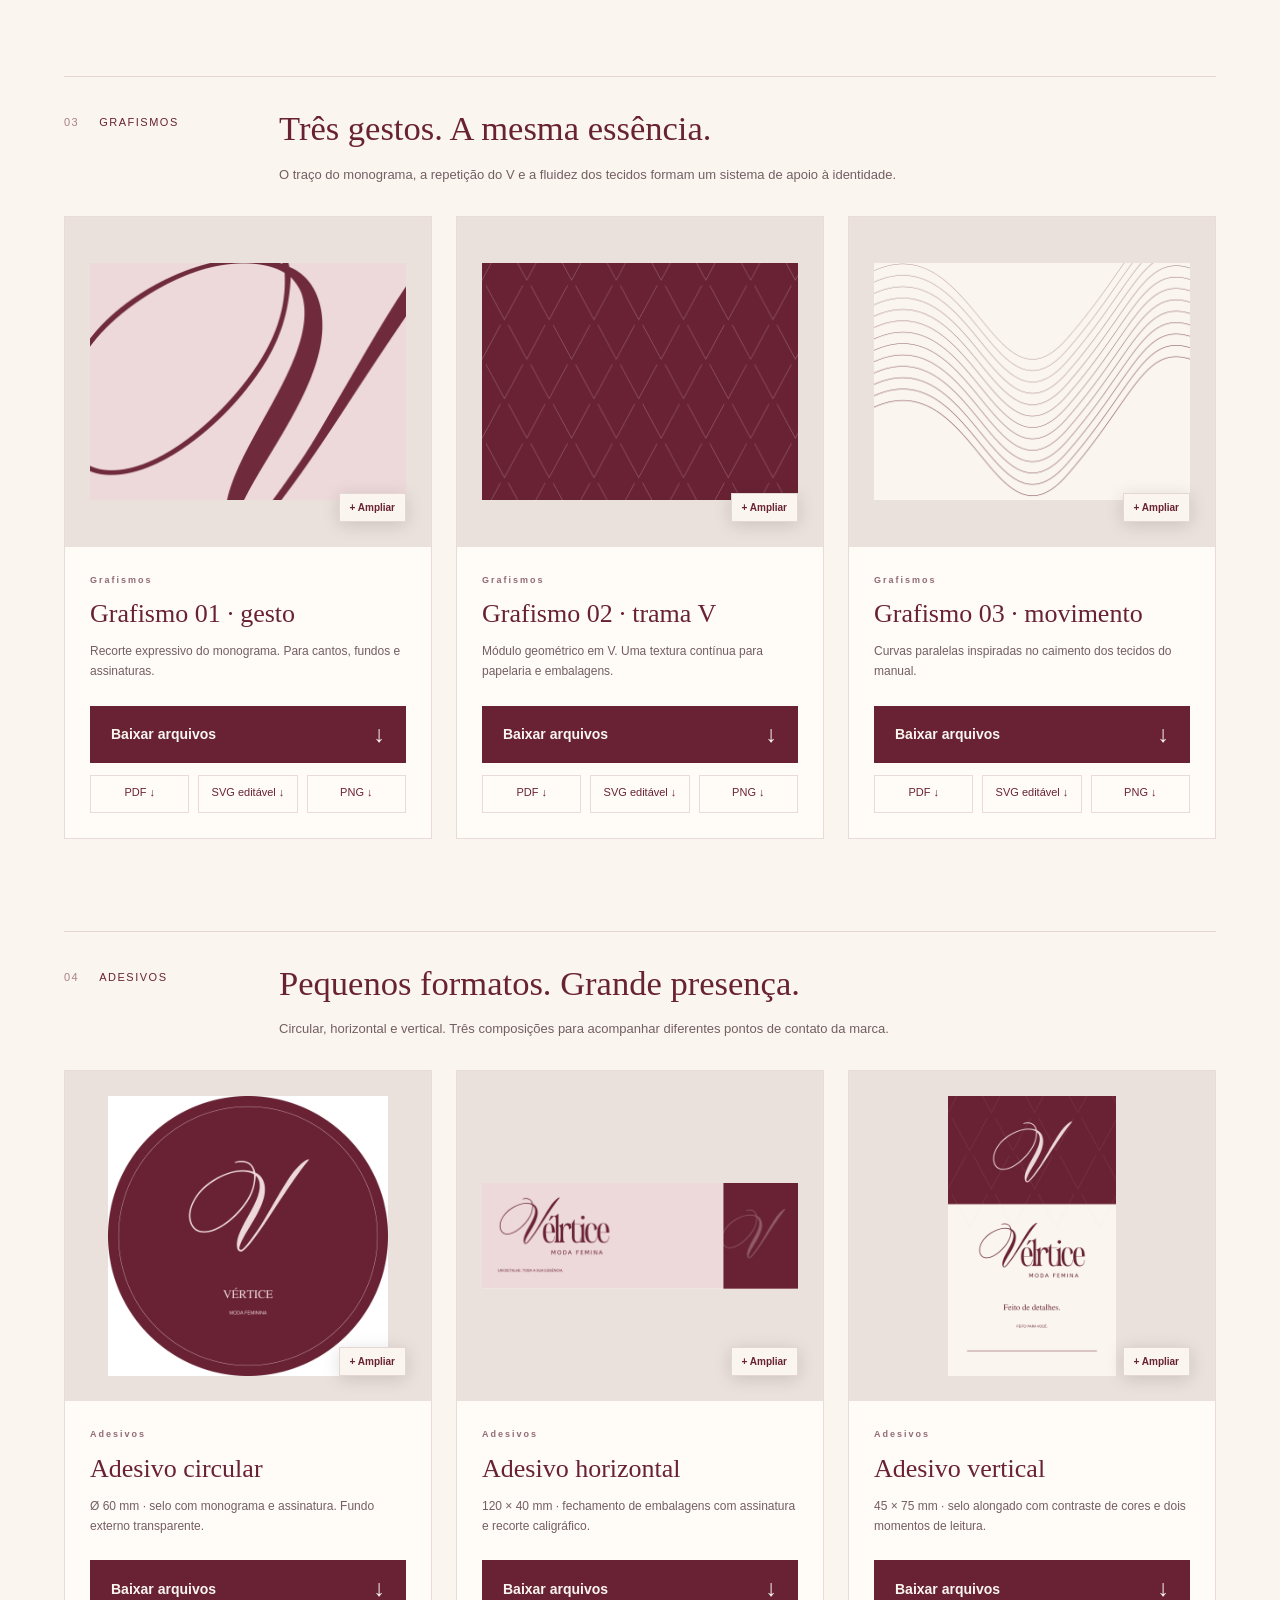
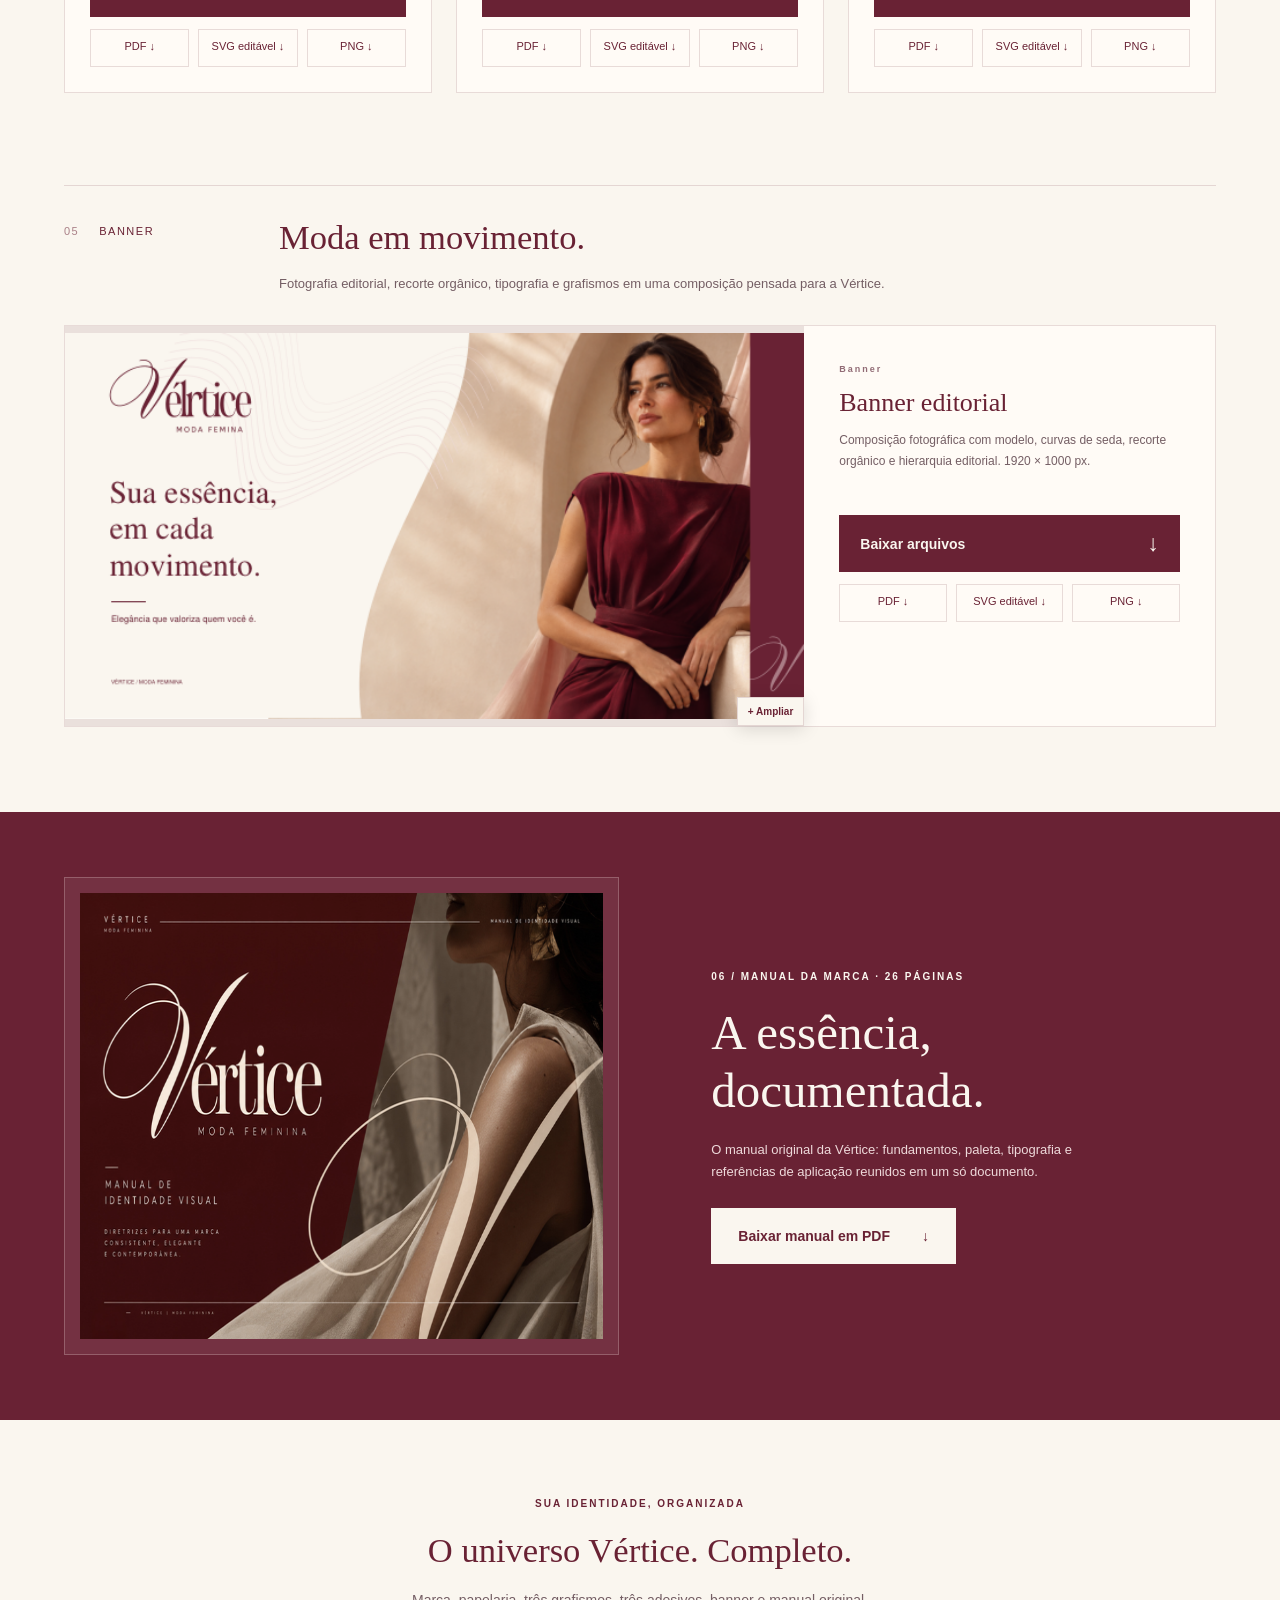
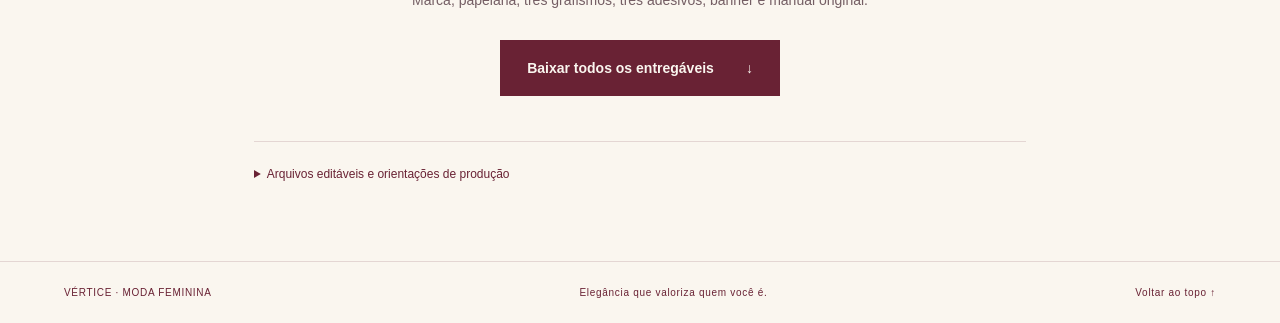
==== commit 205d4c8c: "Replace social assets with designed stationery, graphics, labels and editorial banner" ====
--- a/index.html
+++ b/index.html
@@ -1,7 +1,9 @@
-<!doctype html><html lang="pt-BR"><head><meta charset="UTF-8"><meta name="viewport" content="width=device-width,initial-scale=1"><meta name="theme-color" content="#692234"><meta name="description" content="Universo visual Vértice: acesse o manual da marca e baixe as peças da sua identidade visual."><title>Vértice — Universo da marca</title><link rel="icon" href="assets/logo.svg" type="image/svg+xml"><link rel="stylesheet" href="style.css"></head><body>
-<a class="skip" href="#colecao">Ir para os arquivos</a><header class="top"><a href="#" aria-label="Vértice, início"><img class="brand" src="assets/logo.svg" alt="Vértice Moda Feminina" width="150" height="83"></a><nav aria-label="Principal"><a href="#colecao">Os entregáveis</a><a href="#manual">O manual</a><a class="nav-download" href="downloads/vertice-kit-completo.zip" download>Baixar coleção ↗</a></nav></header>
-<main><section class="hero"><div class="hero-copy"><span class="eyebrow">VÉRTICE / UNIVERSO DA MARCA</span><h1>Uma essência.<br>Infinitas <em>expressões.</em></h1><p>Elegância que valoriza quem você é. A identidade da Vértice ganha forma em cada encontro, cada detalhe e cada ponto de contato.</p><a class="button" href="#colecao">Explore a coleção <span>↓</span></a><div class="hero-meta"><span>23 peças da marca</span><span>SVG · PNG · PDF</span></div></div><div class="hero-art"><img src="assets/cartao-frente.png" alt="Logotipo da Vértice sobre o vinho da marca" width="640" height="356"><div class="swatch"><span>01 / VINHO VÉRTICE</span><span>#692234</span></div><div class="hero-bottom"><span>MODA QUE EXPRESSA.<br>IDENTIDADE QUE CONECTA.</span><span class="edition">V</span></div></div></section>
-<section class="intro" id="colecao"><div><span class="eyebrow">A COLEÇÃO</span><h2>Sua marca, em cada detalhe.</h2></div><p>Arquivos organizados para criar, compartilhar e manter a essência da Vértice presente.</p></section>
-<div class="filters" role="group" aria-label="Filtrar por categoria"><button type="button" data-filter="Todos" aria-pressed="true">Todos</button><button type="button" data-filter="Marca" aria-pressed="false">Marca</button><button type="button" data-filter="Redes sociais" aria-pressed="false">Redes sociais</button><button type="button" data-filter="Digital" aria-pressed="false">Digital</button><button type="button" data-filter="Papelaria" aria-pressed="false">Papelaria</button><button type="button" data-filter="Embalagem" aria-pressed="false">Embalagem</button></div><p id="result-count" class="sr-only" aria-live="polite">23 entregáveis</p><section class="grid" aria-label="Entregáveis da identidade visual"><article class="card" data-category="Marca"><a class="preview" href="downloads/logotipo-vinho.png" target="_blank" rel="noopener" aria-label="Ampliar Logotipo · vinho"><img src="assets/logotipo-vinho.png" alt="Logotipo · vinho" loading="lazy" width="640" height="640"></a><div class="card-body"><span class="eyebrow">Marca / 01</span><h3>Logotipo · vinho</h3><p>Marca original do manual, com fundo transparente.</p><div class="formats" aria-label="Baixar Logotipo · vinho"><a href="downloads/logotipo-vinho.png" download>PNG ↓</a><a href="downloads/logotipo-vinho.pdf" download>PDF ↓</a><a href="downloads/logotipo-vinho.svg" download>SVG editável ↓</a></div></div></article><article class="card" data-category="Marca"><a class="preview" href="downloads/logotipo-claro.png" target="_blank" rel="noopener" aria-label="Ampliar Logotipo · claro"><img src="assets/logotipo-claro.png" alt="Logotipo · claro" loading="lazy" width="640" height="640"></a><div class="card-body"><span class="eyebrow">Marca / 02</span><h3>Logotipo · claro</h3><p>Versão clara com fundo transparente, para superfícies escuras.</p><div class="formats" aria-label="Baixar Logotipo · claro"><a href="downloads/logotipo-claro.png" download>PNG ↓</a><a href="downloads/logotipo-claro.pdf" download>PDF ↓</a><a href="downloads/logotipo-claro.svg" download>SVG editável ↓</a></div></div></article><article class="card" data-category="Marca"><a class="preview" href="downloads/monograma.png" target="_blank" rel="noopener" aria-label="Ampliar Monograma V"><img src="assets/monograma.png" alt="Monograma V" loading="lazy" width="640" height="640"></a><div class="card-body"><span class="eyebrow">Marca / 03</span><h3>Monograma V</h3><p>Símbolo original extraído da construção do logotipo.</p><div class="formats" aria-label="Baixar Monograma V"><a href="downloads/monograma.png" download>PNG ↓</a><a href="downloads/monograma.pdf" download>PDF ↓</a><a href="downloads/monograma.svg" download>SVG editável ↓</a></div></div></article><article class="card" data-category="Redes sociais"><a class="preview" href="downloads/post-institucional.png" target="_blank" rel="noopener" aria-label="Ampliar Post institucional"><img src="assets/post-institucional.png" alt="Post institucional" loading="lazy" width="640" height="640"></a><div class="card-body"><span class="eyebrow">Redes sociais / 04</span><h3>Post institucional</h3><p>Arte original para feed • 1080 × 1080 px.</p><div class="formats" aria-label="Baixar Post institucional"><a href="downloads/post-institucional.png" download>PNG ↓</a><a href="downloads/post-institucional.pdf" download>PDF ↓</a><a href="downloads/post-institucional.svg" download>SVG editável ↓</a></div></div></article><article class="card" data-category="Redes sociais"><a class="preview" href="downloads/post-novidades.png" target="_blank" rel="noopener" aria-label="Ampliar Post · novidades"><img src="assets/post-novidades.png" alt="Post · novidades" loading="lazy" width="640" height="640"></a><div class="card-body"><span class="eyebrow">Redes sociais / 05</span><h3>Post · novidades</h3><p>Arte original para feed • 1080 × 1080 px.</p><div class="formats" aria-label="Baixar Post · novidades"><a href="downloads/post-novidades.png" download>PNG ↓</a><a href="downloads/post-novidades.pdf" download>PDF ↓</a><a href="downloads/post-novidades.svg" download>SVG editável ↓</a></div></div></article><article class="card" data-category="Redes sociais"><a class="preview" href="downloads/post-casual.png" target="_blank" rel="noopener" aria-label="Ampliar Post · casual"><img src="assets/post-casual.png" alt="Post · casual" loading="lazy" width="640" height="640"></a><div class="card-body"><span class="eyebrow">Redes sociais / 06</span><h3>Post · casual</h3><p>Arte original para feed • 1080 × 1080 px.</p><div class="formats" aria-label="Baixar Post · casual"><a href="downloads/post-casual.png" download>PNG ↓</a><a href="downloads/post-casual.pdf" download>PDF ↓</a><a href="downloads/post-casual.svg" download>SVG editável ↓</a></div></div></article><article class="card" data-category="Redes sociais"><a class="preview" href="downloads/post-verao.png" target="_blank" rel="noopener" aria-label="Ampliar Post · verão"><img src="assets/post-verao.png" alt="Post · verão" loading="lazy" width="640" height="640"></a><div class="card-body"><span class="eyebrow">Redes sociais / 07</span><h3>Post · verão</h3><p>Arte original para feed • 1080 × 1080 px.</p><div class="formats" aria-label="Baixar Post · verão"><a href="downloads/post-verao.png" download>PNG ↓</a><a href="downloads/post-verao.pdf" download>PDF ↓</a><a href="downloads/post-verao.svg" download>SVG editável ↓</a></div></div></article><article class="card" data-category="Redes sociais"><a class="preview" href="downloads/post-outlet.png" target="_blank" rel="noopener" aria-label="Ampliar Post · outlet"><img src="assets/post-outlet.png" alt="Post · outlet" loading="lazy" width="640" height="640"></a><div class="card-body"><span class="eyebrow">Redes sociais / 08</span><h3>Post · outlet</h3><p>Arte original para feed • 1080 × 1080 px.</p><div class="formats" aria-label="Baixar Post · outlet"><a href="downloads/post-outlet.png" download>PNG ↓</a><a href="downloads/post-outlet.pdf" download>PDF ↓</a><a href="downloads/post-outlet.svg" download>SVG editável ↓</a></div></div></article><article class="card" data-category="Redes sociais"><a class="preview" href="downloads/story-novidades.png" target="_blank" rel="noopener" aria-label="Ampliar Story · novidades"><img src="assets/story-novidades.png" alt="Story · novidades" loading="lazy" width="640" height="640"></a><div class="card-body"><span class="eyebrow">Redes sociais / 09</span><h3>Story · novidades</h3><p>Arte vertical • 1080 × 1920 px; conteúdo centralizado para stories.</p><div class="formats" aria-label="Baixar Story · novidades"><a href="downloads/story-novidades.png" download>PNG ↓</a><a href="downloads/story-novidades.pdf" download>PDF ↓</a><a href="downloads/story-novidades.svg" download>SVG editável ↓</a></div></div></article><article class="card" data-category="Redes sociais"><a class="preview" href="downloads/story-institucional.png" target="_blank" rel="noopener" aria-label="Ampliar Story institucional"><img src="assets/story-institucional.png" alt="Story institucional" loading="lazy" width="640" height="640"></a><div class="card-body"><span class="eyebrow">Redes sociais / 10</span><h3>Story institucional</h3><p>Arte vertical • 1080 × 1920 px; conteúdo centralizado para stories.</p><div class="formats" aria-label="Baixar Story institucional"><a href="downloads/story-institucional.png" download>PNG ↓</a><a href="downloads/story-institucional.pdf" download>PDF ↓</a><a href="downloads/story-institucional.svg" download>SVG editável ↓</a></div></div></article><article class="card" data-category="Redes sociais"><a class="preview" href="downloads/story-agradecimento.png" target="_blank" rel="noopener" aria-label="Ampliar Story · agradecimento"><img src="assets/story-agradecimento.png" alt="Story · agradecimento" loading="lazy" width="640" height="640"></a><div class="card-body"><span class="eyebrow">Redes sociais / 11</span><h3>Story · agradecimento</h3><p>Arte vertical • 1080 × 1920 px; conteúdo centralizado para stories.</p><div class="formats" aria-label="Baixar Story · agradecimento"><a href="downloads/story-agradecimento.png" download>PNG ↓</a><a href="downloads/story-agradecimento.pdf" download>PDF ↓</a><a href="downloads/story-agradecimento.svg" download>SVG editável ↓</a></div></div></article><article class="card" data-category="Redes sociais"><a class="preview" href="downloads/destaque-novidades.png" target="_blank" rel="noopener" aria-label="Ampliar Destaque · Novidades"><img src="assets/destaque-novidades.png" alt="Destaque · Novidades" loading="lazy" width="640" height="640"></a><div class="card-body"><span class="eyebrow">Redes sociais / 12</span><h3>Destaque · Novidades</h3><p>Capa de destaque com área central segura para recorte circular.</p><div class="formats" aria-label="Baixar Destaque · Novidades"><a href="downloads/destaque-novidades.png" download>PNG ↓</a><a href="downloads/destaque-novidades.pdf" download>PDF ↓</a><a href="downloads/destaque-novidades.svg" download>SVG editável ↓</a></div></div></article><article class="card" data-category="Redes sociais"><a class="preview" href="downloads/destaque-colecoes.png" target="_blank" rel="noopener" aria-label="Ampliar Destaque · Coleções"><img src="assets/destaque-colecoes.png" alt="Destaque · Coleções" loading="lazy" width="640" height="640"></a><div class="card-body"><span class="eyebrow">Redes sociais / 13</span><h3>Destaque · Coleções</h3><p>Capa de destaque com área central segura para recorte circular.</p><div class="formats" aria-label="Baixar Destaque · Coleções"><a href="downloads/destaque-colecoes.png" download>PNG ↓</a><a href="downloads/destaque-colecoes.pdf" download>PDF ↓</a><a href="downloads/destaque-colecoes.svg" download>SVG editável ↓</a></div></div></article><article class="card" data-category="Redes sociais"><a class="preview" href="downloads/destaque-looks.png" target="_blank" rel="noopener" aria-label="Ampliar Destaque · Looks"><img src="assets/destaque-looks.png" alt="Destaque · Looks" loading="lazy" width="640" height="640"></a><div class="card-body"><span class="eyebrow">Redes sociais / 14</span><h3>Destaque · Looks</h3><p>Capa de destaque com área central segura para recorte circular.</p><div class="formats" aria-label="Baixar Destaque · Looks"><a href="downloads/destaque-looks.png" download>PNG ↓</a><a href="downloads/destaque-looks.pdf" download>PDF ↓</a><a href="downloads/destaque-looks.svg" download>SVG editável ↓</a></div></div></article><article class="card" data-category="Redes sociais"><a class="preview" href="downloads/destaque-cuidados.png" target="_blank" rel="noopener" aria-label="Ampliar Destaque · Cuidados"><img src="assets/destaque-cuidados.png" alt="Destaque · Cuidados" loading="lazy" width="640" height="640"></a><div class="card-body"><span class="eyebrow">Redes sociais / 15</span><h3>Destaque · Cuidados</h3><p>Capa de destaque com área central segura para recorte circular.</p><div class="formats" aria-label="Baixar Destaque · Cuidados"><a href="downloads/destaque-cuidados.png" download>PNG ↓</a><a href="downloads/destaque-cuidados.pdf" download>PDF ↓</a><a href="downloads/destaque-cuidados.svg" download>SVG editável ↓</a></div></div></article><article class="card" data-category="Redes sociais"><a class="preview" href="downloads/destaque-sobre.png" target="_blank" rel="noopener" aria-label="Ampliar Destaque · Sobre"><img src="assets/destaque-sobre.png" alt="Destaque · Sobre" loading="lazy" width="640" height="640"></a><div class="card-body"><span class="eyebrow">Redes sociais / 16</span><h3>Destaque · Sobre</h3><p>Capa de destaque com área central segura para recorte circular.</p><div class="formats" aria-label="Baixar Destaque · Sobre"><a href="downloads/destaque-sobre.png" download>PNG ↓</a><a href="downloads/destaque-sobre.pdf" download>PDF ↓</a><a href="downloads/destaque-sobre.svg" download>SVG editável ↓</a></div></div></article><article class="card" data-category="Digital"><a class="preview" href="downloads/banner-site.png" target="_blank" rel="noopener" aria-label="Ampliar Banner para site"><img src="assets/banner-site.png" alt="Banner para site" loading="lazy" width="640" height="640"></a><div class="card-body"><span class="eyebrow">Digital / 17</span><h3>Banner para site</h3><p>Banner editorial para uso digital, sem ofertas ou dados fictícios.</p><div class="formats" aria-label="Baixar Banner para site"><a href="downloads/banner-site.png" download>PNG ↓</a><a href="downloads/banner-site.pdf" download>PDF ↓</a><a href="downloads/banner-site.svg" download>SVG editável ↓</a></div></div></article><article class="card" data-category="Digital"><a class="preview" href="downloads/banner-campanha.png" target="_blank" rel="noopener" aria-label="Ampliar Banner de campanha"><img src="assets/banner-campanha.png" alt="Banner de campanha" loading="lazy" width="640" height="640"></a><div class="card-body"><span class="eyebrow">Digital / 18</span><h3>Banner de campanha</h3><p>Banner editorial para uso digital, sem ofertas ou dados fictícios.</p><div class="formats" aria-label="Baixar Banner de campanha"><a href="downloads/banner-campanha.png" download>PNG ↓</a><a href="downloads/banner-campanha.pdf" download>PDF ↓</a><a href="downloads/banner-campanha.svg" download>SVG editável ↓</a></div></div></article><article class="card" data-category="Papelaria"><a class="preview" href="downloads/cartao-frente.png" target="_blank" rel="noopener" aria-label="Ampliar Cartão · frente"><img src="assets/cartao-frente.png" alt="Cartão · frente" loading="lazy" width="640" height="640"></a><div class="card-body"><span class="eyebrow">Papelaria / 19</span><h3>Cartão · frente</h3><p>Frente institucional • 90 × 50 mm; sem sangria.</p><div class="formats" aria-label="Baixar Cartão · frente"><a href="downloads/cartao-frente.png" download>PNG ↓</a><a href="downloads/cartao-frente.pdf" download>PDF ↓</a><a href="downloads/cartao-frente.svg" download>SVG editável ↓</a></div></div></article><article class="card" data-category="Papelaria"><a class="preview" href="downloads/cartao-verso.png" target="_blank" rel="noopener" aria-label="Ampliar Cartão · verso"><img src="assets/cartao-verso.png" alt="Cartão · verso" loading="lazy" width="640" height="640"></a><div class="card-body"><span class="eyebrow">Papelaria / 20</span><h3>Cartão · verso</h3><p>Verso institucional • 90 × 50 mm; sem contatos inventados e sem sangria.</p><div class="formats" aria-label="Baixar Cartão · verso"><a href="downloads/cartao-verso.png" download>PNG ↓</a><a href="downloads/cartao-verso.pdf" download>PDF ↓</a><a href="downloads/cartao-verso.svg" download>SVG editável ↓</a></div></div></article><article class="card" data-category="Papelaria"><a class="preview" href="downloads/tag.png" target="_blank" rel="noopener" aria-label="Ampliar Tag de produto"><img src="assets/tag.png" alt="Tag de produto" loading="lazy" width="640" height="640"></a><div class="card-body"><span class="eyebrow">Papelaria / 21</span><h3>Tag de produto</h3><p>Arte de tag • 50 × 90 mm; posicionamento do furo a definir com a gráfica.</p><div class="formats" aria-label="Baixar Tag de produto"><a href="downloads/tag.png" download>PNG ↓</a><a href="downloads/tag.pdf" download>PDF ↓</a><a href="downloads/tag.svg" download>SVG editável ↓</a></div></div></article><article class="card" data-category="Embalagem"><a class="preview" href="downloads/adesivo.png" target="_blank" rel="noopener" aria-label="Ampliar Adesivo circular"><img src="assets/adesivo.png" alt="Adesivo circular" loading="lazy" width="640" height="640"></a><div class="card-body"><span class="eyebrow">Embalagem / 22</span><h3>Adesivo circular</h3><p>Arte para adesivo circular de 60 mm; corte indicado pela borda externa.</p><div class="formats" aria-label="Baixar Adesivo circular"><a href="downloads/adesivo.png" download>PNG ↓</a><a href="downloads/adesivo.pdf" download>PDF ↓</a><a href="downloads/adesivo.svg" download>SVG editável ↓</a></div></div></article><article class="card" data-category="Embalagem"><a class="preview" href="downloads/embalagem.png" target="_blank" rel="noopener" aria-label="Ampliar Arte institucional para embalagem"><img src="assets/embalagem.png" alt="Arte institucional para embalagem" loading="lazy" width="640" height="640"></a><div class="card-body"><span class="eyebrow">Embalagem / 23</span><h3>Arte institucional para embalagem</h3><p>Painel de marca • 240 × 160 mm. Aplicar na faca fornecida pelo fabricante.</p><div class="formats" aria-label="Baixar Arte institucional para embalagem"><a href="downloads/embalagem.png" download>PNG ↓</a><a href="downloads/embalagem.pdf" download>PDF ↓</a><a href="downloads/embalagem.svg" download>SVG editável ↓</a></div></div></article></section>
-<section class="manual" id="manual"><div class="manual-image"><img src="assets/manual.png" alt="Capa do manual de identidade visual Vértice" loading="lazy" width="792" height="446"></div><div><span class="eyebrow">O PONTO DE PARTIDA / 26 PÁGINAS</span><h2>A essência,<br>documentada.</h2><p>O manual original reúne os fundamentos, a paleta, a tipografia e as referências de aplicação da identidade Vértice.</p><a class="button light" href="downloads/manual-identidade-visual-vertice.pdf" download>Baixar manual em PDF <span>↓</span></a></div></section>
-<section class="closing"><span class="eyebrow">TUDO EM UM SÓ LUGAR</span><h2>Leve o universo Vértice com você.</h2><p>As 23 peças nos três formatos, o manual original e as orientações de uso.</p><a class="button" href="downloads/vertice-kit-completo.zip" download>Baixar kit completo · ZIP <span>↓</span></a><details><summary>Formatos e orientações de produção</summary><p>SVG para edição, PNG para uso digital e PDF para compartilhamento. Os textos novos usam Georgia e Arial como fontes de apoio; o logotipo original foi preservado em curvas. O manual especifica Citadel Script e Wichittra, cujos arquivos completos não acompanham este kit.</p><p>PDFs de papelaria em tamanho final, RGB e sem sangria. Antes da impressão, valide sangria, corte, perfil de cor e material com a gráfica. A embalagem é uma arte de aplicação, sem faca estrutural.</p><a href="downloads/LEIA-ME.txt" download>Baixar orientações completas ↓</a></details></section></main><footer><span>VÉRTICE · MODA FEMININA</span><span>Elegância que valoriza quem você é.</span><a href="#">Voltar ao topo ↑</a></footer><script src="app.js"></script></body></html>+<!doctype html><html lang="pt-BR"><head><meta charset="UTF-8"><meta name="viewport" content="width=device-width,initial-scale=1"><meta name="theme-color" content="#692234"><meta name="description" content="Vértice: identidade visual, papelaria, grafismos, adesivos e banner editorial. Veja as peças e baixe seus arquivos."><title>Vértice — Identidade em cada detalhe</title><link rel="icon" href="assets/logo.svg" type="image/svg+xml"><link rel="stylesheet" href="style.css?v=2"></head><body>
+<a class="skip" href="#marca">Ir aos entregáveis</a><header class="top"><a href="#inicio" aria-label="Vértice, início"><img class="brand" src="assets/logo.svg" alt="Vértice Moda Feminina" width="140" height="77"></a><nav aria-label="Navegação principal"><a href="#papelaria">Papelaria</a><a href="#grafismos">Grafismos</a><a href="#manual">Manual</a><a class="button compact" href="downloads/vertice-kit-completo.zip" download>Baixar kit completo <span>↓</span></a></nav></header>
+<main id="inicio"><section class="hero"><div class="hero-heading"><div><span class="eyebrow">VÉRTICE / IDENTIDADE VISUAL</span><h1>Presença em <em>cada detalhe.</em></h1></div><p>Uma coleção de marca, papelaria e aplicações que traduz a elegância da Vértice em formas, texturas e movimento.</p></div><button class="hero-image preview-button" type="button" data-preview="downloads/banner-editorial.png" data-title="Banner editorial Vértice" aria-label="Ampliar o banner editorial"><img src="downloads/banner-editorial.png" alt="Banner Vértice com fotografia editorial, vestido vinho e curvas orgânicas" width="1920" height="1000" fetchpriority="high"><span class="zoom-label">Ver composição completa +</span></button><div class="hero-caption"><span>VINHO · ROSA · FLUIDEZ</span><span>MARCA / PAPELARIA / APLICAÇÕES</span><a href="#marca">Explore os entregáveis ↓</a></div></section>
+<nav class="collection-nav" aria-label="Seções dos entregáveis"><a href="#marca"><span>01</span> Marca</a><a href="#papelaria"><span>02</span> Papelaria</a><a href="#grafismos"><span>03</span> Grafismos</a><a href="#adesivos"><span>04</span> Adesivos</a><a href="#banner"><span>05</span> Banner</a></nav>
+<section class="collection-section" id="marca"><div class="section-heading"><div class="section-kicker"><span>01</span><span>Marca</span></div><div><h2>As assinaturas da Vértice.</h2><p>As três versões aprovadas, preservadas: logotipo vinho, logotipo claro e monograma V.</p></div></div><div class="grid  "><article class="card  "><div class="preview  "><button class="preview-button" type="button" data-preview="downloads/logotipo-vinho.png" data-title="Logotipo · vinho" aria-label="Ampliar Logotipo · vinho"><img src="assets/logotipo-vinho.png" alt="Logotipo · vinho" loading="lazy" width="1200" height="660"><span class="zoom-label">+ Ampliar</span></button></div><div class="card-body"><span class="eyebrow">Marca</span><h3>Logotipo · vinho</h3><p>Marca original do manual, com fundo transparente.</p><a class="download-main" href="downloads/logotipo-vinho.zip" download><span>Baixar arquivos</span><span aria-hidden="true">↓</span></a><div class="formats"><a href="downloads/logotipo-vinho.pdf" download>PDF  ↓</a><a href="downloads/logotipo-vinho.svg" download>SVG editável ↓</a><a href="downloads/logotipo-vinho.png" download>PNG ↓</a></div></div></article><article class="card  "><div class="preview  dark-preview"><button class="preview-button" type="button" data-preview="downloads/logotipo-claro.png" data-title="Logotipo · claro" aria-label="Ampliar Logotipo · claro"><img src="assets/logotipo-claro.png" alt="Logotipo · claro" loading="lazy" width="1200" height="660"><span class="zoom-label">+ Ampliar</span></button></div><div class="card-body"><span class="eyebrow">Marca</span><h3>Logotipo · claro</h3><p>Versão clara com fundo transparente, para superfícies escuras.</p><a class="download-main" href="downloads/logotipo-claro.zip" download><span>Baixar arquivos</span><span aria-hidden="true">↓</span></a><div class="formats"><a href="downloads/logotipo-claro.pdf" download>PDF  ↓</a><a href="downloads/logotipo-claro.svg" download>SVG editável ↓</a><a href="downloads/logotipo-claro.png" download>PNG ↓</a></div></div></article><article class="card  "><div class="preview  "><button class="preview-button" type="button" data-preview="downloads/monograma.png" data-title="Monograma V" aria-label="Ampliar Monograma V"><img src="assets/monograma.png" alt="Monograma V" loading="lazy" width="800" height="800"><span class="zoom-label">+ Ampliar</span></button></div><div class="card-body"><span class="eyebrow">Marca</span><h3>Monograma V</h3><p>Símbolo original extraído da construção do logotipo.</p><a class="download-main" href="downloads/monograma.zip" download><span>Baixar arquivos</span><span aria-hidden="true">↓</span></a><div class="formats"><a href="downloads/monograma.pdf" download>PDF  ↓</a><a href="downloads/monograma.svg" download>SVG editável ↓</a><a href="downloads/monograma.png" download>PNG ↓</a></div></div></article></div></section><section class="collection-section" id="papelaria"><div class="section-heading"><div class="section-kicker"><span>02</span><span>Papelaria</span></div><div><h2>Uma presença que se sente.</h2><p>Cartão de visita, papel timbrado e envelope: uma família visual com contrastes, curvas e detalhes de marca.</p></div></div><div class="grid stationery-grid "><article class="card paired "><div class="preview double "><button class="preview-button" type="button" data-preview="downloads/cartao-frente.png" data-title="Cartão de visita · frente" aria-label="Ampliar Cartão de visita · frente"><img src="assets/cartao-frente.png" alt="Cartão de visita · frente" loading="lazy" width="1080" height="600"><span class="zoom-label">+ Ampliar</span></button><button class="preview-button" type="button" data-preview="downloads/cartao-verso.png" data-title="Cartão de visita · verso" aria-label="Ampliar Cartão de visita · verso"><img src="assets/cartao-verso.png" alt="Cartão de visita · verso" loading="lazy" width="1080" height="600"><span class="zoom-label">+ Ampliar</span></button></div><div class="card-body"><span class="eyebrow">Papelaria</span><h3>Cartão de visita</h3><p>Frente e verso · 90 × 50 mm. Composição assimétrica, contraste vinho e rosa, grafismo caligráfico e contatos editáveis.</p><a class="download-main" href="downloads/cartao-visita.zip" download><span>Baixar arquivos</span><span aria-hidden="true">↓</span></a><div class="formats"><a href="downloads/cartao-visita-frente-verso.pdf" download>PDF frente e verso ↓</a><a href="downloads/cartao-visita.zip" download>SVGs editáveis ↓</a></div></div></article><article class="card  "><div class="preview  "><button class="preview-button" type="button" data-preview="downloads/papel-timbrado.png" data-title="Papel timbrado" aria-label="Ampliar Papel timbrado"><img src="assets/papel-timbrado.png" alt="Papel timbrado" loading="lazy" width="1240" height="1754"><span class="zoom-label">+ Ampliar</span></button></div><div class="card-body"><span class="eyebrow">Papelaria</span><h3>Papel timbrado</h3><p>A4 · cabeçalho leve, área de escrita livre e rodapé com grafismo fluido. Campos editáveis.</p><a class="download-main" href="downloads/papel-timbrado.zip" download><span>Baixar arquivos</span><span aria-hidden="true">↓</span></a><div class="formats"><a href="downloads/papel-timbrado.pdf" download>PDF  ↓</a><a href="downloads/papel-timbrado.svg" download>SVG editável ↓</a><a href="downloads/papel-timbrado.docx" download>Word editável ↓</a><a href="downloads/papel-timbrado.png" download>PNG ↓</a></div></div></article><article class="card  "><div class="preview  "><button class="preview-button" type="button" data-preview="downloads/envelope.png" data-title="Envelope comercial" aria-label="Ampliar Envelope comercial"><img src="assets/envelope.png" alt="Envelope comercial" loading="lazy" width="1440" height="720"><span class="zoom-label">+ Ampliar</span></button></div><div class="card-body"><span class="eyebrow">Papelaria</span><h3>Envelope comercial</h3><p>220 × 110 mm · face externa. Arte deve ser aplicada à faca da gráfica; campos editáveis.</p><a class="download-main" href="downloads/envelope.zip" download><span>Baixar arquivos</span><span aria-hidden="true">↓</span></a><div class="formats"><a href="downloads/envelope.pdf" download>PDF  ↓</a><a href="downloads/envelope.svg" download>SVG editável ↓</a><a href="downloads/envelope.png" download>PNG ↓</a></div></div></article></div></section><section class="collection-section" id="grafismos"><div class="section-heading"><div class="section-kicker"><span>03</span><span>Grafismos</span></div><div><h2>Três gestos. A mesma essência.</h2><p>O traço do monograma, a repetição do V e a fluidez dos tecidos formam um sistema de apoio à identidade.</p></div></div><div class="grid  "><article class="card  "><div class="preview  "><button class="preview-button" type="button" data-preview="downloads/grafismo-gesto.png" data-title="Grafismo 01 · gesto" aria-label="Ampliar Grafismo 01 · gesto"><img src="assets/grafismo-gesto.png" alt="Grafismo 01 · gesto" loading="lazy" width="1200" height="900"><span class="zoom-label">+ Ampliar</span></button></div><div class="card-body"><span class="eyebrow">Grafismos</span><h3>Grafismo 01 · gesto</h3><p>Recorte expressivo do monograma. Para cantos, fundos e assinaturas.</p><a class="download-main" href="downloads/grafismo-gesto.zip" download><span>Baixar arquivos</span><span aria-hidden="true">↓</span></a><div class="formats"><a href="downloads/grafismo-gesto.pdf" download>PDF  ↓</a><a href="downloads/grafismo-gesto.svg" download>SVG editável ↓</a><a href="downloads/grafismo-gesto.png" download>PNG ↓</a></div></div></article><article class="card  "><div class="preview  "><button class="preview-button" type="button" data-preview="downloads/grafismo-trama.png" data-title="Grafismo 02 · trama V" aria-label="Ampliar Grafismo 02 · trama V"><img src="assets/grafismo-trama.png" alt="Grafismo 02 · trama V" loading="lazy" width="1200" height="900"><span class="zoom-label">+ Ampliar</span></button></div><div class="card-body"><span class="eyebrow">Grafismos</span><h3>Grafismo 02 · trama V</h3><p>Módulo geométrico em V. Uma textura contínua para papelaria e embalagens.</p><a class="download-main" href="downloads/grafismo-trama.zip" download><span>Baixar arquivos</span><span aria-hidden="true">↓</span></a><div class="formats"><a href="downloads/grafismo-trama.pdf" download>PDF  ↓</a><a href="downloads/grafismo-trama.svg" download>SVG editável ↓</a><a href="downloads/grafismo-trama.png" download>PNG ↓</a></div></div></article><article class="card  "><div class="preview  "><button class="preview-button" type="button" data-preview="downloads/grafismo-seda.png" data-title="Grafismo 03 · movimento" aria-label="Ampliar Grafismo 03 · movimento"><img src="assets/grafismo-seda.png" alt="Grafismo 03 · movimento" loading="lazy" width="1200" height="900"><span class="zoom-label">+ Ampliar</span></button></div><div class="card-body"><span class="eyebrow">Grafismos</span><h3>Grafismo 03 · movimento</h3><p>Curvas paralelas inspiradas no caimento dos tecidos do manual.</p><a class="download-main" href="downloads/grafismo-seda.zip" download><span>Baixar arquivos</span><span aria-hidden="true">↓</span></a><div class="formats"><a href="downloads/grafismo-seda.pdf" download>PDF  ↓</a><a href="downloads/grafismo-seda.svg" download>SVG editável ↓</a><a href="downloads/grafismo-seda.png" download>PNG ↓</a></div></div></article></div></section><section class="collection-section" id="adesivos"><div class="section-heading"><div class="section-kicker"><span>04</span><span>Adesivos</span></div><div><h2>Pequenos formatos. Grande presença.</h2><p>Circular, horizontal e vertical. Três composições para acompanhar diferentes pontos de contato da marca.</p></div></div><div class="grid  "><article class="card  "><div class="preview  "><button class="preview-button" type="button" data-preview="downloads/adesivo-circular.png" data-title="Adesivo circular" aria-label="Ampliar Adesivo circular"><img src="assets/adesivo-circular.png" alt="Adesivo circular" loading="lazy" width="900" height="900"><span class="zoom-label">+ Ampliar</span></button></div><div class="card-body"><span class="eyebrow">Adesivos</span><h3>Adesivo circular</h3><p>Ø 60 mm · selo com monograma e assinatura. Fundo externo transparente.</p><a class="download-main" href="downloads/adesivo-circular.zip" download><span>Baixar arquivos</span><span aria-hidden="true">↓</span></a><div class="formats"><a href="downloads/adesivo-circular.pdf" download>PDF  ↓</a><a href="downloads/adesivo-circular.svg" download>SVG editável ↓</a><a href="downloads/adesivo-circular.png" download>PNG ↓</a></div></div></article><article class="card  "><div class="preview  "><button class="preview-button" type="button" data-preview="downloads/adesivo-horizontal.png" data-title="Adesivo horizontal" aria-label="Ampliar Adesivo horizontal"><img src="assets/adesivo-horizontal.png" alt="Adesivo horizontal" loading="lazy" width="1440" height="480"><span class="zoom-label">+ Ampliar</span></button></div><div class="card-body"><span class="eyebrow">Adesivos</span><h3>Adesivo horizontal</h3><p>120 × 40 mm · fechamento de embalagens com assinatura e recorte caligráfico.</p><a class="download-main" href="downloads/adesivo-horizontal.zip" download><span>Baixar arquivos</span><span aria-hidden="true">↓</span></a><div class="formats"><a href="downloads/adesivo-horizontal.pdf" download>PDF  ↓</a><a href="downloads/adesivo-horizontal.svg" download>SVG editável ↓</a><a href="downloads/adesivo-horizontal.png" download>PNG ↓</a></div></div></article><article class="card  "><div class="preview  "><button class="preview-button" type="button" data-preview="downloads/adesivo-vertical.png" data-title="Adesivo vertical" aria-label="Ampliar Adesivo vertical"><img src="assets/adesivo-vertical.png" alt="Adesivo vertical" loading="lazy" width="660" height="1100"><span class="zoom-label">+ Ampliar</span></button></div><div class="card-body"><span class="eyebrow">Adesivos</span><h3>Adesivo vertical</h3><p>45 × 75 mm · selo alongado com contraste de cores e dois momentos de leitura.</p><a class="download-main" href="downloads/adesivo-vertical.zip" download><span>Baixar arquivos</span><span aria-hidden="true">↓</span></a><div class="formats"><a href="downloads/adesivo-vertical.pdf" download>PDF  ↓</a><a href="downloads/adesivo-vertical.svg" download>SVG editável ↓</a><a href="downloads/adesivo-vertical.png" download>PNG ↓</a></div></div></article></div></section><section class="collection-section" id="banner"><div class="section-heading"><div class="section-kicker"><span>05</span><span>Banner</span></div><div><h2>Moda em movimento.</h2><p>Fotografia editorial, recorte orgânico, tipografia e grafismos em uma composição pensada para a Vértice.</p></div></div><div class="grid  wide-grid"><article class="card  banner-card"><div class="preview  "><button class="preview-button" type="button" data-preview="downloads/banner-editorial.png" data-title="Banner editorial" aria-label="Ampliar Banner editorial"><img src="assets/banner-editorial.png" alt="Banner editorial" loading="lazy" width="1920" height="1000"><span class="zoom-label">+ Ampliar</span></button></div><div class="card-body"><span class="eyebrow">Banner</span><h3>Banner editorial</h3><p>Composição fotográfica com modelo, curvas de seda, recorte orgânico e hierarquia editorial. 1920 × 1000 px.</p><a class="download-main" href="downloads/banner-editorial.zip" download><span>Baixar arquivos</span><span aria-hidden="true">↓</span></a><div class="formats"><a href="downloads/banner-editorial.pdf" download>PDF  ↓</a><a href="downloads/banner-editorial.svg" download>SVG editável ↓</a><a href="downloads/banner-editorial.png" download>PNG ↓</a></div></div></article></div></section>
+<section class="manual" id="manual"><div class="manual-image"><img src="assets/manual.png" alt="Capa do manual de identidade visual Vértice" loading="lazy" width="792" height="446"></div><div><span class="eyebrow">06 / MANUAL DA MARCA · 26 PÁGINAS</span><h2>A essência,<br>documentada.</h2><p>O manual original da Vértice: fundamentos, paleta, tipografia e referências de aplicação reunidos em um só documento.</p><a class="button light" href="downloads/manual-identidade-visual-vertice.pdf" download>Baixar manual em PDF <span>↓</span></a></div></section>
+<section class="closing"><span class="eyebrow">SUA IDENTIDADE, ORGANIZADA</span><h2>O universo Vértice. Completo.</h2><p>Marca, papelaria, três grafismos, três adesivos, banner e manual original.</p><a class="button" href="downloads/vertice-kit-completo.zip" download>Baixar todos os entregáveis <span>↓</span></a><details><summary>Arquivos editáveis e orientações de produção</summary><p>Os campos de contato da papelaria aguardam os dados reais da loja. Os arquivos SVG permitem edição; os PDFs físicos estão em tamanho final e RGB, sem sangria. Antes da impressão, valide contatos, cores, sangria e faca com a gráfica.</p><p>O logotipo aprovado foi preservado em curvas. Os novos textos usam Georgia e Arial como fontes de apoio; os arquivos completos das fontes indicadas no manual não foram fornecidos. A fotografia do banner foi criada com IA para esta composição.</p><a href="downloads/LEIA-ME.txt" download>Baixar orientações completas ↓</a></details></section></main>
+<footer><span>VÉRTICE · MODA FEMININA</span><span>Elegância que valoriza quem você é.</span><a href="#inicio">Voltar ao topo ↑</a></footer>
+<dialog id="preview-dialog" aria-labelledby="preview-title"><div class="dialog-bar"><h2 id="preview-title">Prévia</h2><button id="close-preview" type="button" aria-label="Fechar prévia">Fechar ✕</button></div><div class="dialog-image"><img id="preview-image" src="assets/cartao-frente.png" alt=""></div><a class="button" id="preview-download" href="downloads/cartao-frente.png" download>Baixar esta imagem <span>↓</span></a></dialog><script src="app.js?v=2"></script></body></html>
--- a/style.css
+++ b/style.css
@@ -1 +1 @@
-:root{--wine:#692234;--pink:#eed9da;--cream:#faf6ef;--ink:#41272c}*{box-sizing:border-box}html{scroll-behavior:smooth;scroll-padding-top:24px}body{margin:0;background:var(--cream);color:var(--wine);font-family:Arial,sans-serif}a{color:inherit;text-decoration:none}a:focus-visible,button:focus-visible,summary:focus-visible{outline:3px solid #b07544;outline-offset:5px}img{max-width:100%;display:block}button{font:inherit}h1,h2,h3,p{margin:0}h1,h2,h3{font-family:Georgia,serif;font-weight:400}p{line-height:1.75}.top{max-width:1440px;margin:auto;padding:18px 6%;display:flex;align-items:center;justify-content:space-between;border-bottom:1px solid #69223422}.brand{width:130px;height:72px;object-fit:contain}nav{display:flex;gap:36px;align-items:center;font-size:13px}.nav-download{border-bottom:1px solid;padding:12px 0}.hero{max-width:1440px;margin:auto;padding:75px 6% 90px;display:grid;grid-template-columns:1fr .86fr;gap:7%;align-items:center}.eyebrow{font-size:10px;letter-spacing:2.3px;font-weight:600;display:block;line-height:1.8}h1{font-size:clamp(46px,5.3vw,78px);line-height:1.07;letter-spacing:-3px;margin:26px 0}h1 em{font-weight:400} .hero-copy>p{max-width:440px;font-size:14px;color:#70585d}.button{display:inline-flex;justify-content:space-between;align-items:center;gap:42px;background:var(--wine);color:var(--cream);padding:19px 25px;font-size:12px;min-height:52px;margin-top:30px}.button:hover{background:#491625}.hero-meta{margin-top:40px;display:flex;gap:28px;font-size:10px;letter-spacing:1px;text-transform:uppercase}.hero-art{background:var(--wine);color:var(--pink);padding:45px 30px 25px;transform:rotate(2deg);box-shadow:14px 20px 0 var(--pink)}.hero-art>img{width:100%;margin:30px 0 60px}.swatch{border-top:1px solid #eed9da55;padding:20px 0;display:flex;justify-content:space-between;font-size:9px;letter-spacing:1.5px}.hero-bottom{display:flex;align-items:center;justify-content:space-between;font-size:9px;line-height:1.8;letter-spacing:1px}.edition{font-family:Georgia,serif;font-size:60px;font-style:italic}.intro{padding:70px 6% 30px;max-width:1440px;margin:auto;border-top:1px solid #69223430;display:flex;align-items:end;justify-content:space-between;gap:40px}h2{font-size:clamp(30px,3vw,43px);line-height:1.2;margin:15px 0}.intro>p{max-width:350px;font-size:13px;color:#70585d}.filters{max-width:1440px;margin:auto;padding:0 6% 35px;display:flex;gap:10px;flex-wrap:wrap}.filters button{border:1px solid #69223433;background:none;color:var(--wine);font-size:11px;padding:11px 17px;cursor:pointer;border-radius:2px}.filters button[aria-pressed=true]{color:var(--cream);background:var(--wine)}.grid{max-width:1440px;margin:auto;padding:0 6% 90px;display:grid;grid-template-columns:repeat(3,minmax(0,1fr));gap:35px 23px}.card{border:1px solid #69223422;min-width:0;background:#fffaf4}.card[hidden]{display:none}.preview{display:flex;align-items:center;justify-content:center;height:270px;background:#eaded9;overflow:hidden;padding:22px}.preview img{width:100%;height:100%;object-fit:contain;transition:transform .25s}.preview:hover img{transform:scale(1.04)}.card-body{padding:23px}.card .eyebrow{font-size:9px;color:#8b656e}.card h3{font-size:23px;margin:10px 0}.card p{font-size:12px;min-height:63px;color:#70585d}.formats{display:flex;flex-wrap:wrap;gap:12px;margin-top:20px;padding-top:17px;border-top:1px solid #69223422}.formats a{font-size:10px;letter-spacing:.3px;padding:5px 0;border-bottom:1px solid transparent}.formats a:hover{border-bottom-color:var(--wine)}.manual{background:var(--wine);color:var(--cream);padding:70px 8%;display:grid;grid-template-columns:1.1fr 1fr;gap:8%;align-items:center}.manual-image{padding:20px;background:#eed9da15;border:1px solid #eed9da44;transform:rotate(-2deg)}.manual h2{font-size:50px}.manual p{font-size:13px;max-width:410px;color:var(--pink)}.light{background:var(--cream);color:var(--wine)}.light:hover{background:var(--pink)}.closing{text-align:center;padding:90px 6%;max-width:850px;margin:auto}.closing>p{font-size:13px;color:#70585d}details{text-align:left;border-top:1px solid #69223433;margin-top:50px;padding-top:22px;font-size:12px;line-height:1.8}summary{cursor:pointer}details p{margin:20px 0}details a{text-decoration:underline}footer{padding:28px 6%;border-top:1px solid #69223422;display:flex;justify-content:space-between;gap:22px;font-size:10px;letter-spacing:.7px}.skip{position:absolute;top:-100px;left:10px;padding:15px;background:var(--wine);color:white;z-index:5}.skip:focus{top:10px}.sr-only{position:absolute;width:1px;height:1px;overflow:hidden;clip:rect(0,0,0,0)}@media(min-width:1500px){.manual{padding-left:calc((100vw - 1200px)/2);padding-right:calc((100vw - 1200px)/2)}}@media(max-width:950px){.hero{gap:5%;padding-top:50px}.grid{grid-template-columns:repeat(2,minmax(0,1fr))}h1{letter-spacing:-2px}.hero-meta{gap:12px;font-size:9px}.intro{align-items:start}.manual h2{font-size:38px}}@media(max-width:600px){.top{padding:14px 6%}.brand{width:100px;height:56px}nav{gap:16px;font-size:11px}nav>a:first-child{display:none}.hero{grid-template-columns:1fr;padding-top:45px;gap:50px;padding-bottom:70px}h1{font-size:52px}.hero-art{max-width:420px;margin:0 12px 0 0}.hero-art>img{margin:0 0 25px}.hero-meta{font-size:10px;gap:24px}.intro{display:block;padding-top:45px}.intro>p{margin:20px 0}.grid{grid-template-columns:1fr;padding-bottom:50px;gap:24px}.preview{height:300px}.card p{min-height:0}.formats a{font-size:12px}.manual{grid-template-columns:1fr;padding:50px 7%;gap:35px}.manual h2{font-size:42px}.closing{padding:60px 6%}footer{flex-direction:column}.filters{gap:7px}.filters button{padding:10px 12px}}@media(prefers-reduced-motion:reduce){html{scroll-behavior:auto}*{transition:none!important}}
+:root{--wine:#692234;--pink:#eed9da;--cream:#faf6ef;--muted:#745e64;--border:#69223426}*{box-sizing:border-box}html{scroll-behavior:smooth;scroll-padding-top:24px}body{margin:0;background:var(--cream);color:var(--wine);font-family:Arial,sans-serif}body.modal-open{overflow:hidden}a{color:inherit;text-decoration:none}a:focus-visible,button:focus-visible,summary:focus-visible{outline:3px solid #ae6a3a;outline-offset:5px}img{max-width:100%;display:block}button{font:inherit;cursor:pointer}h1,h2,h3,p{margin:0}h1,h2,h3{font-family:Georgia,serif;font-weight:400}p{line-height:1.7}.top{max-width:1600px;margin:auto;padding:16px 5%;display:flex;align-items:center;justify-content:space-between;border-bottom:1px solid var(--border)}.brand{width:128px;height:70px;object-fit:contain}.top nav{display:flex;align-items:center;gap:30px;font-size:13px}.button,.download-main{display:inline-flex;align-items:center;justify-content:space-between;gap:32px;background:var(--wine);color:var(--cream);padding:19px 26px;font-size:14px;font-weight:600;min-height:56px;border:1px solid var(--wine);transition:background .2s}.button:hover,.download-main:hover{background:#471422}.compact{padding:13px 19px;min-height:46px;font-size:12px}.hero{max-width:1600px;padding:48px 5% 0;margin:auto}.eyebrow{font-size:10px;letter-spacing:2px;font-weight:600;display:block;line-height:1.8}.hero-heading{display:flex;justify-content:space-between;align-items:end;gap:40px;margin-bottom:30px}h1{font-size:clamp(35px,3.6vw,55px);line-height:1.12;letter-spacing:-1.8px;margin-top:13px}h1 em{font-weight:400}.hero-heading p{font-size:13px;color:var(--muted);max-width:345px}.hero-image{width:100%;border:0;padding:0;background:var(--pink);display:block;position:relative;overflow:hidden}.hero-image img{width:100%;height:auto}.zoom-label{position:absolute;bottom:18px;right:18px;background:var(--cream);color:var(--wine);box-shadow:0 3px 18px #0002;border:1px solid var(--border);padding:10px 13px;font-size:11px;font-weight:600}.hero-caption{display:flex;align-items:center;justify-content:space-between;gap:16px;padding:19px 0;font-size:9px;letter-spacing:1.6px;border-bottom:1px solid var(--border)}.hero-caption a{font-size:11px;letter-spacing:.2px}.collection-nav{max-width:1600px;margin:0 auto;padding:35px 5% 20px;display:flex;gap:14px;flex-wrap:wrap}.collection-nav a{display:flex;gap:17px;align-items:center;padding:13px 19px;border:1px solid var(--border);font-size:12px}.collection-nav a:hover{background:var(--pink)}.collection-nav span{font-size:9px;opacity:.6}.collection-section{max-width:1600px;padding:52px 5% 40px;margin:auto}.section-heading{display:grid;grid-template-columns:180px 1fr;gap:35px;border-top:1px solid var(--border);padding-top:31px;margin-bottom:30px}.section-kicker{display:flex;gap:20px;font-size:11px;text-transform:uppercase;letter-spacing:1.5px;padding-top:8px}.section-kicker>span:first-child{opacity:.55}h2{font-size:clamp(30px,2.7vw,42px);line-height:1.2}.section-heading p{max-width:700px;color:var(--muted);font-size:13px;margin-top:14px}.grid{display:grid;grid-template-columns:repeat(3,minmax(0,1fr));gap:24px}.card{border:1px solid var(--border);min-width:0;background:#fffbf6;display:flex;flex-direction:column}.preview{height:330px;position:relative;display:flex;background:#eae0dc;padding:25px;align-items:center;justify-content:center;gap:20px}.preview-button{padding:0;border:0;background:transparent;position:relative;width:100%;height:100%;display:flex;align-items:center;justify-content:center;min-width:0}.preview-button img{width:100%;height:100%;object-fit:contain;transition:transform .25s}.preview-button:hover img{transform:scale(1.025)}.preview .zoom-label{font-size:10px;padding:8px 10px;bottom:0;right:0}.dark-preview{background:var(--wine)}.card-body{padding:25px;display:flex;flex-direction:column;flex:1}.card .eyebrow{font-size:9px;color:#916b75}.card h3{font-size:26px;line-height:1.2;margin:10px 0 12px}.card p{font-size:12px;color:var(--muted);margin-bottom:24px}.download-main{display:flex;width:100%;margin-top:auto;font-size:14px;min-height:54px;padding:16px 20px}.download-main>span:last-child{font-size:23px;font-weight:400;line-height:1}.formats{display:flex;flex-wrap:wrap;gap:9px;margin-top:12px}.formats a{border:1px solid var(--border);font-size:11px;padding:10px 12px;flex:1;text-align:center;white-space:nowrap;min-height:38px}.formats a:hover{background:var(--pink)}.stationery-grid .paired{grid-column:span 2}.paired .double{display:grid;grid-template-columns:1fr 1fr;height:400px;gap:24px}.stationery-grid .card:not(.paired) .preview{height:400px}.stationery-grid .card:last-child{grid-column:1/-1;display:grid;grid-template-columns:1.5fr 1fr}.stationery-grid .card:last-child .preview{height:360px}.stationery-grid .card:last-child .card-body{justify-content:center;padding:35px}.stationery-grid .card:last-child .download-main{margin-top:10px}.wide-grid{display:block}.banner-card{display:grid;grid-template-columns:1.8fr 1fr}.banner-card .preview{height:400px;padding:0}.banner-card .card-body{padding:35px}.banner-card .download-main{margin-top:20px}.manual{background:var(--wine);color:var(--cream);padding:65px max(5%,calc((100vw - 1440px)/2));display:grid;grid-template-columns:1.1fr 1fr;gap:8%;align-items:center;margin-top:45px}.manual-image{padding:15px;background:#eed9da15;border:1px solid #eed9da44}.manual h2{font-size:49px;margin:18px 0}.manual p{font-size:13px;max-width:410px;color:var(--pink);margin-bottom:25px}.light{background:var(--cream);color:var(--wine);border-color:var(--cream)}.light:hover{background:var(--pink)}.closing{text-align:center;padding:75px 5%;max-width:900px;margin:auto}.closing h2{margin:17px 0}.closing>p{font-size:14px;color:var(--muted)}.closing>.button{margin-top:28px}details{text-align:left;border-top:1px solid var(--border);margin-top:45px;padding-top:22px;font-size:12px;line-height:1.8}summary{cursor:pointer}details p{margin:20px 0}details a{text-decoration:underline}footer{padding:25px 5%;border-top:1px solid var(--border);display:flex;justify-content:space-between;gap:22px;font-size:10px;letter-spacing:.7px}.skip{position:absolute;top:-100px;left:10px;padding:15px;background:var(--wine);color:white;z-index:5}.skip:focus{top:10px}dialog{border:1px solid var(--border);background:var(--cream);color:var(--wine);padding:25px;max-width:1100px;width:92vw;max-height:94vh}dialog::backdrop{background:#271216d9;backdrop-filter:blur(5px)}.dialog-bar{display:flex;justify-content:space-between;gap:20px;align-items:center;margin-bottom:20px}.dialog-bar h2{font-size:25px}.dialog-bar button{border:1px solid var(--border);background:var(--pink);color:var(--wine);padding:12px 16px;font-size:12px}.dialog-image{display:flex;justify-content:center;align-items:center;max-height:65vh;background:#eae0dc;padding:15px}.dialog-image img{max-height:60vh;width:auto;max-width:100%;object-fit:contain}dialog>.button{margin-top:18px;font-size:12px;min-height:46px;padding:12px 18px}@media(max-width:1050px){.top nav{gap:18px}.hero-heading{display:block}.hero-heading p{max-width:650px;margin-top:18px}.grid{gap:15px}.preview{height:260px;padding:18px}.card-body{padding:18px}.card h3{font-size:23px}.formats{gap:5px}.formats a{padding:10px 8px;font-size:10px}.paired .double{grid-template-columns:1fr;height:500px}.stationery-grid .card:not(.paired) .preview{height:500px}.banner-card{grid-template-columns:1.5fr 1fr}.banner-card .preview{height:auto;min-height:360px}.section-heading{grid-template-columns:130px 1fr;gap:20px}}@media(max-width:740px){.top{padding:12px 5%}.brand{width:100px;height:55px}.top nav>a:not(.button){display:none}.compact{font-size:11px;padding:12px 14px;gap:15px}.hero{padding-top:30px}.hero-heading{margin-bottom:22px}h1{font-size:37px;letter-spacing:-1.2px}.hero-heading p{font-size:12px}.hero-image img{height:auto;min-height:0}.hero-image .zoom-label{right:8px;bottom:8px;font-size:9px;padding:7px 8px}.hero-caption{flex-wrap:wrap;font-size:8px;letter-spacing:.7px}.hero-caption>span:nth-child(2){display:none}.collection-nav{gap:8px;padding-top:24px}.collection-nav a{padding:11px 12px;font-size:11px;gap:8px}.collection-section{padding-top:35px;padding-bottom:15px}.section-heading{display:block;padding-top:22px;margin-bottom:23px}.section-kicker{margin-bottom:18px;padding-top:0}.section-heading p{font-size:12px}.grid{grid-template-columns:1fr;gap:22px}.preview{height:340px;padding:22px}.card-body{padding:23px}.card h3{font-size:27px}.download-main{font-size:15px;min-height:58px}.formats a{font-size:11px;min-height:42px}.stationery-grid .paired{grid-column:auto}.paired .double{grid-template-columns:1fr;height:510px;gap:22px}.stationery-grid .card:not(.paired) .preview{height:430px}.stationery-grid .card:last-child{grid-column:auto;display:flex}.stationery-grid .card:last-child .preview{height:270px}.stationery-grid .card:last-child .card-body{padding:23px}.banner-card{display:flex}.banner-card .preview{min-height:0;height:auto;padding:0}.banner-card .preview-button{height:auto;display:block}.banner-card .preview img{width:100%;height:auto}.banner-card .preview .zoom-label{bottom:10px;right:10px}.banner-card .card-body{padding:23px}.manual{grid-template-columns:1fr;padding:45px 6%;gap:28px;margin-top:35px}.manual h2{font-size:42px}.manual .button{width:100%;font-size:13px;padding:17px 19px}.closing{padding:55px 6%}.closing h2{font-size:34px}.closing>.button{width:100%;padding:17px 20px;font-size:13px}.closing>p{font-size:13px}footer{flex-direction:column;gap:14px}dialog{padding:16px;width:96vw}.dialog-bar h2{font-size:21px}.dialog-bar button{font-size:11px;padding:10px}.dialog-image{padding:8px}}@media(prefers-reduced-motion:reduce){html{scroll-behavior:auto}*{transition:none!important}}
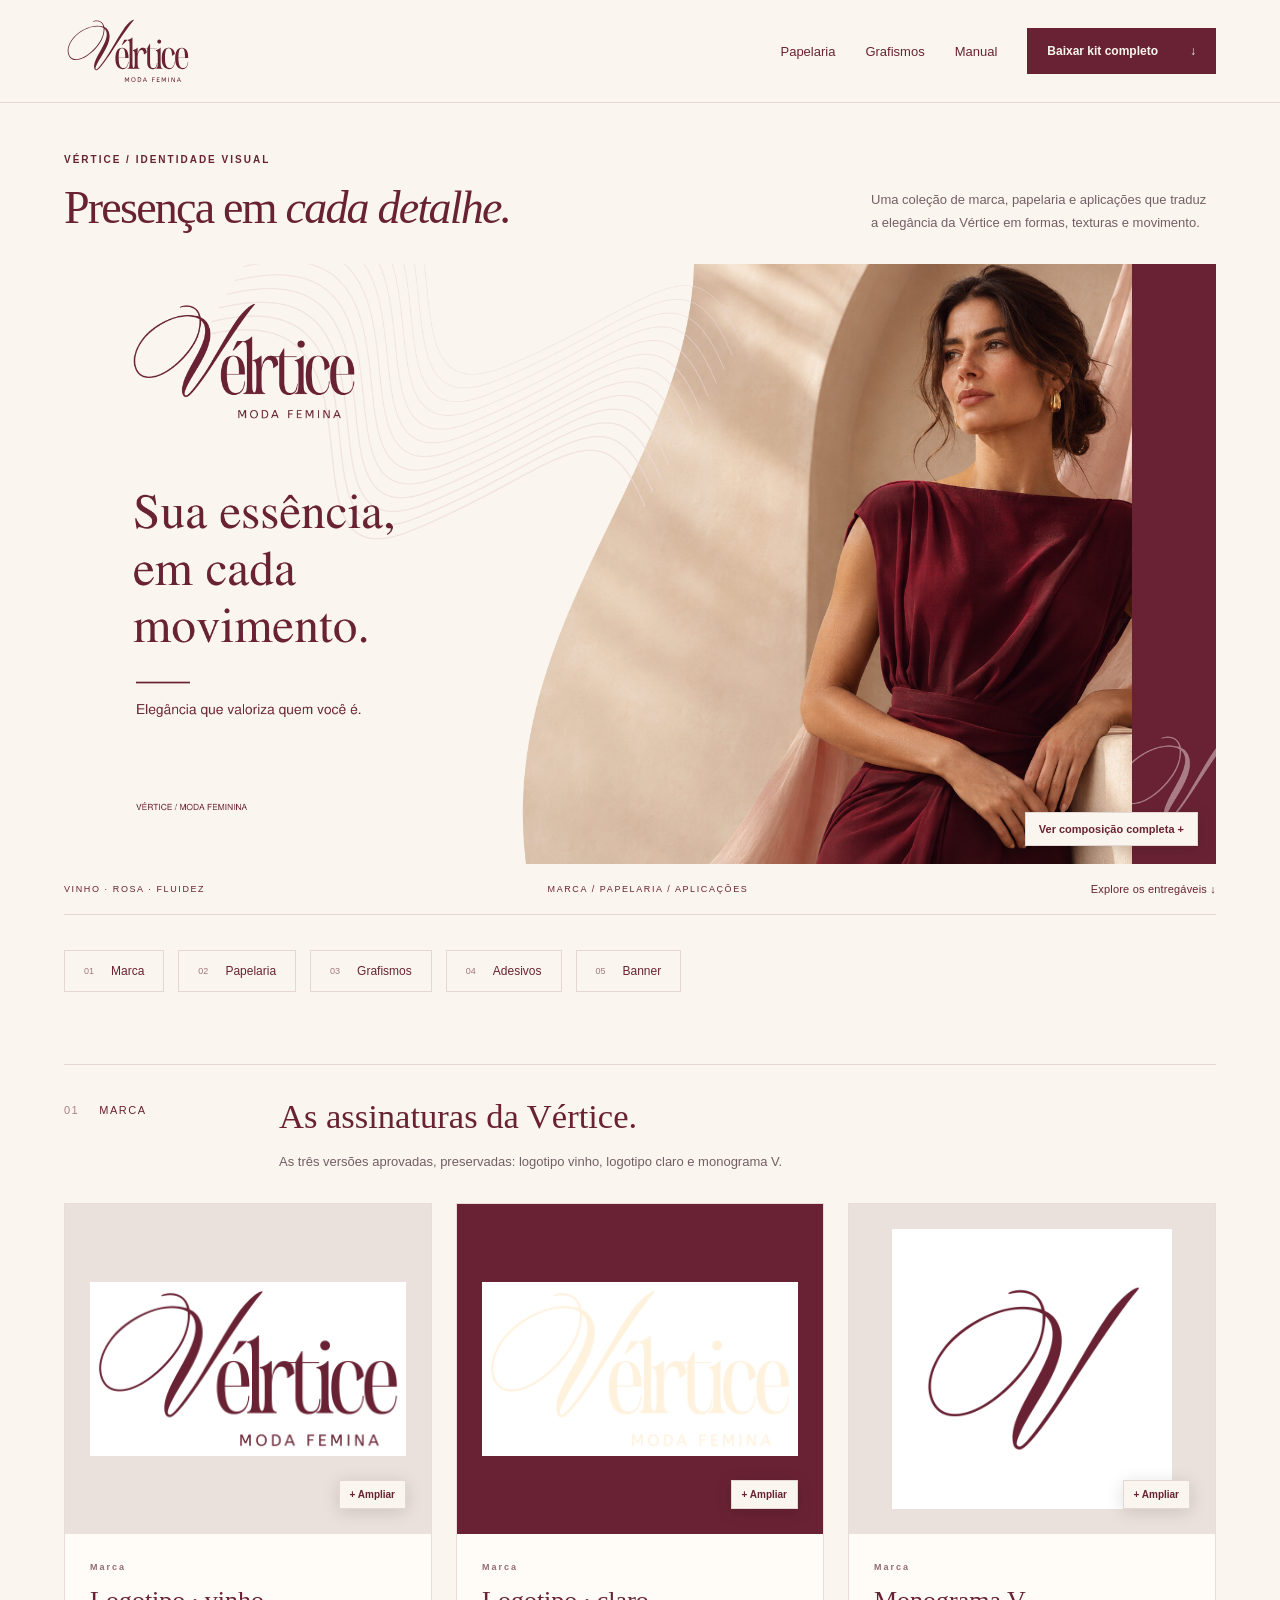
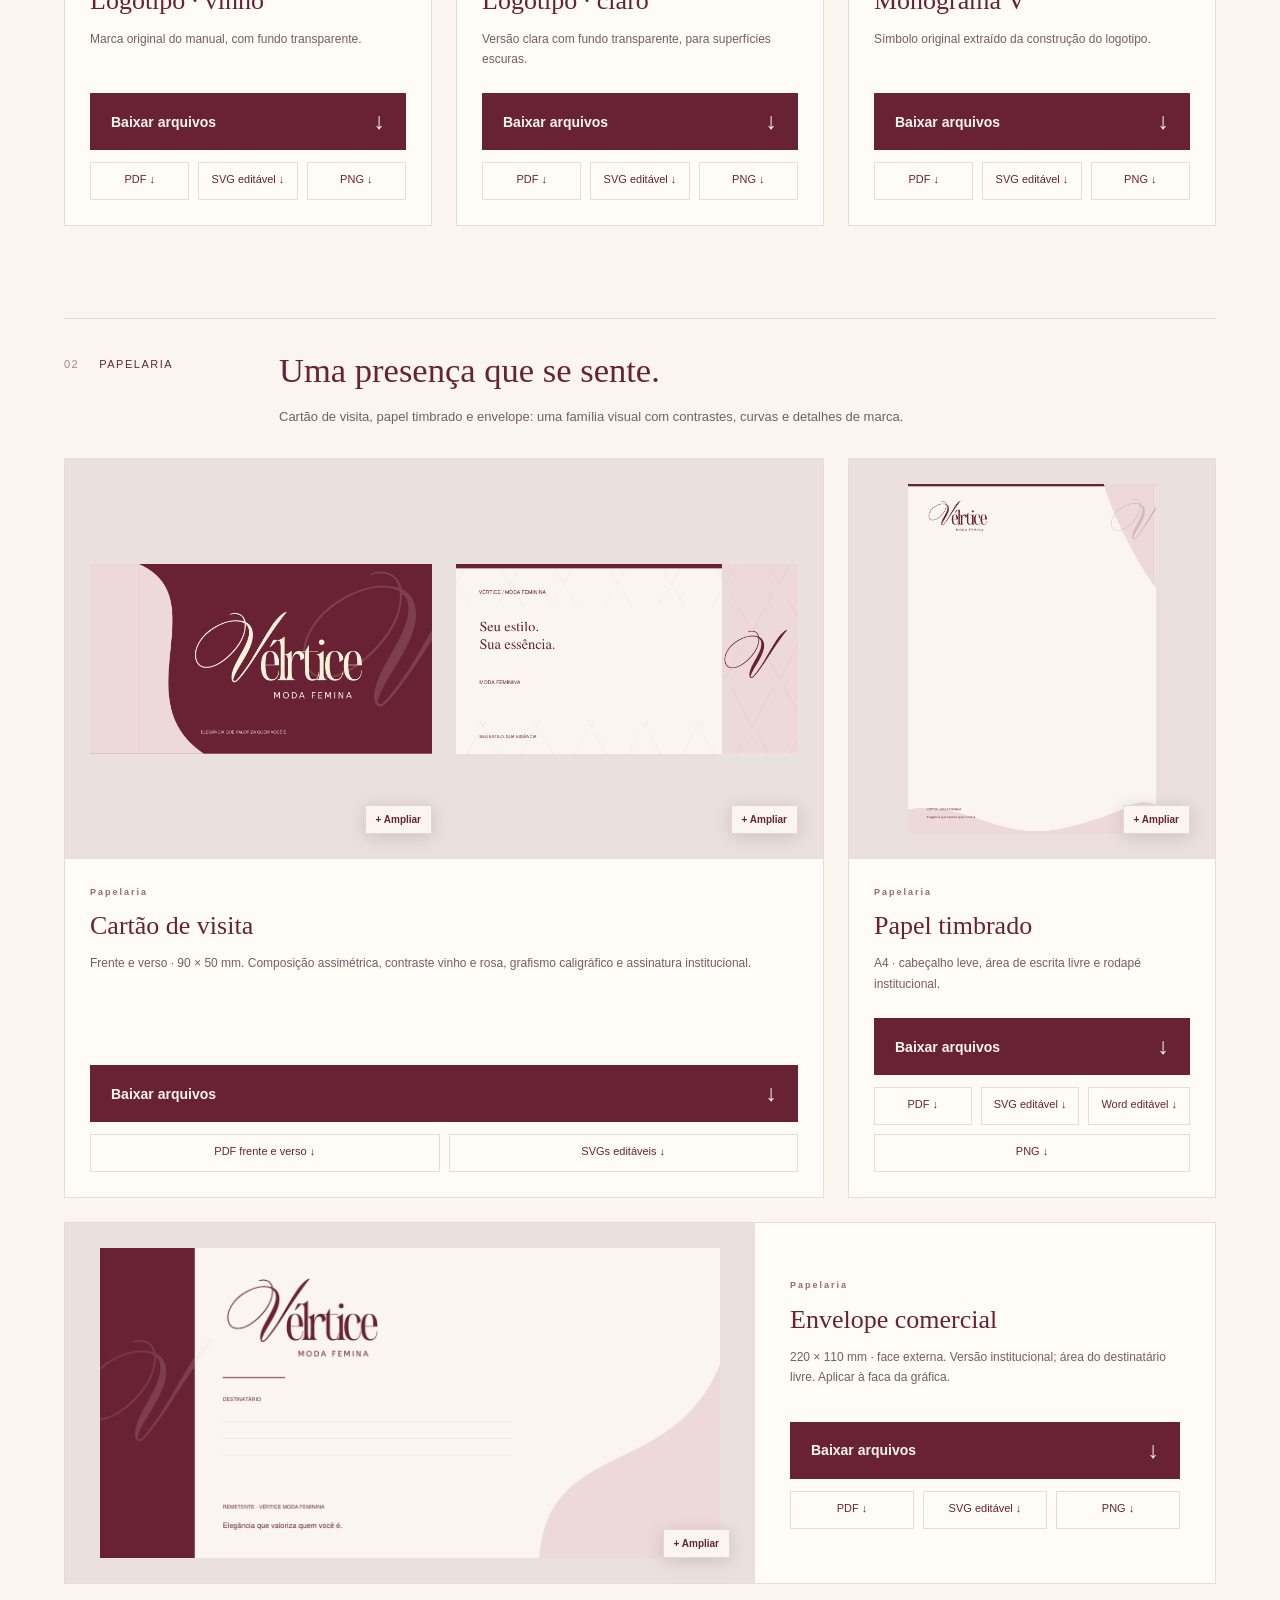
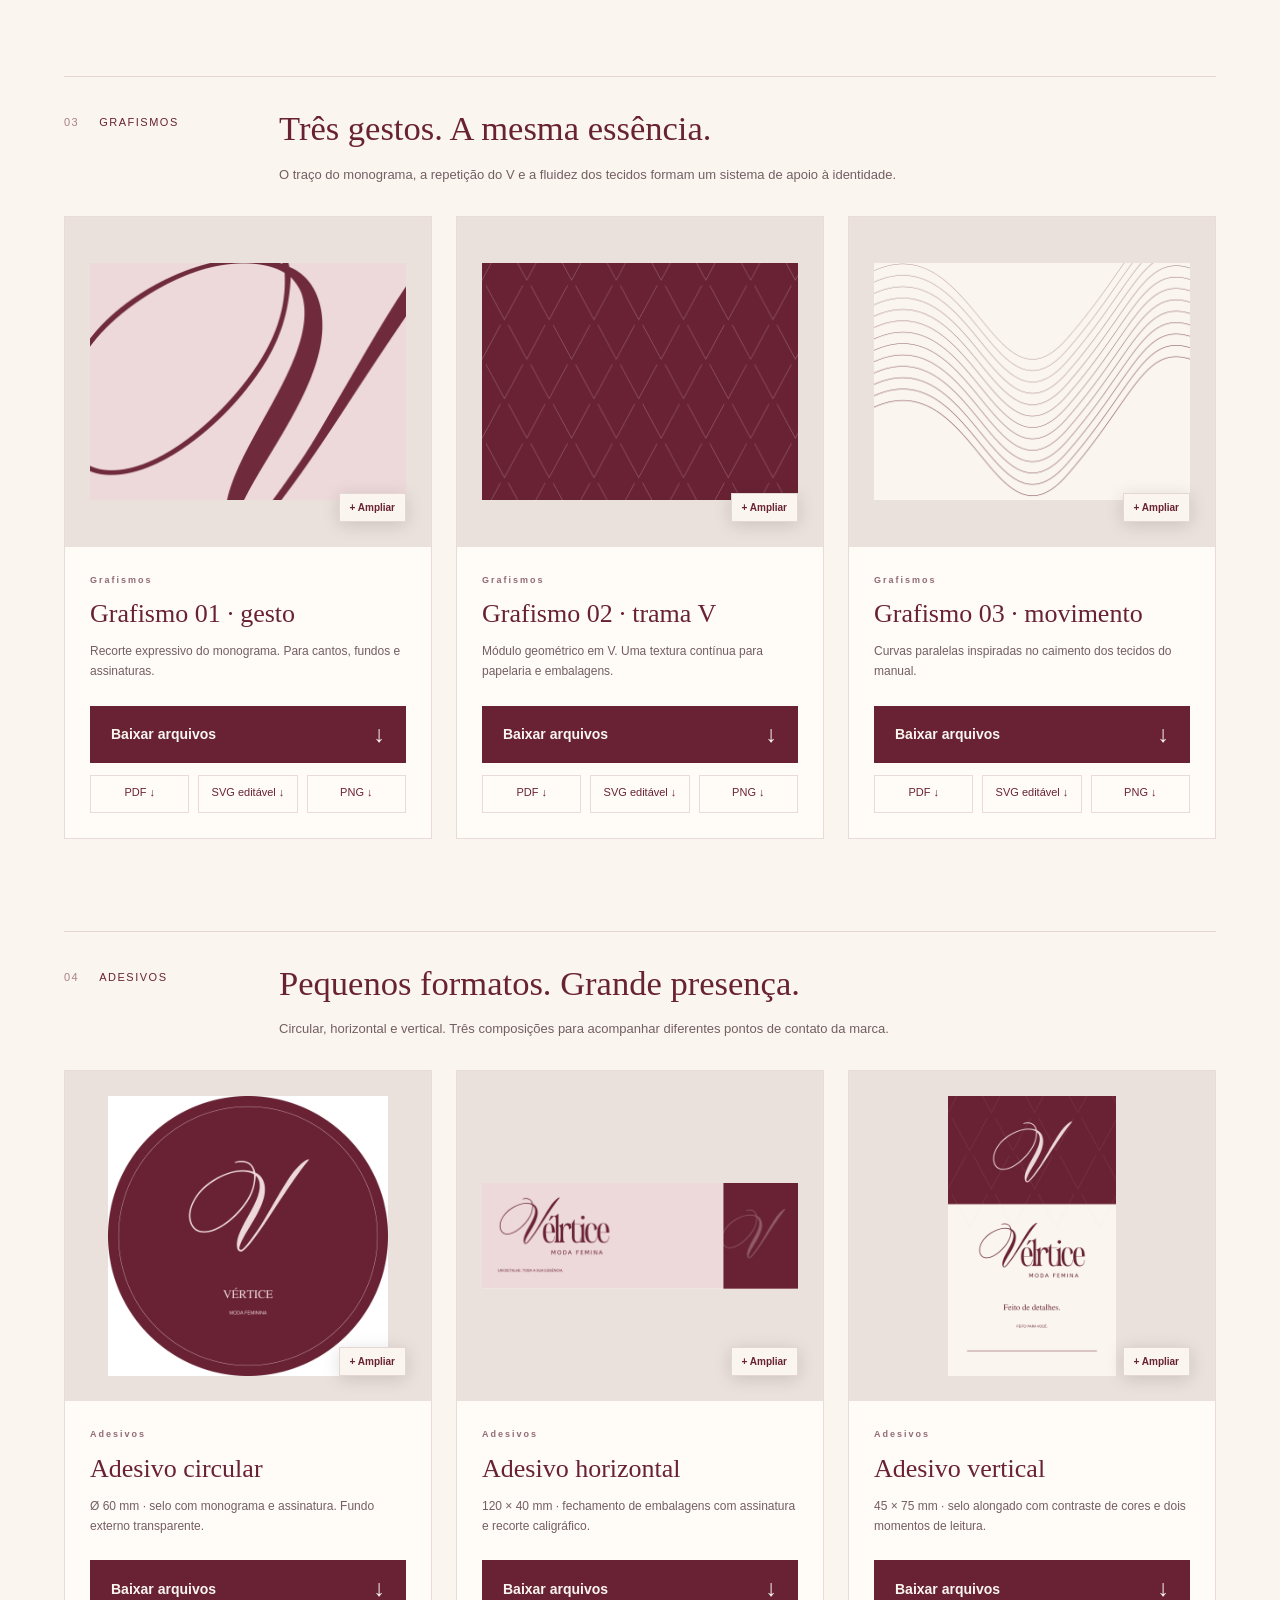
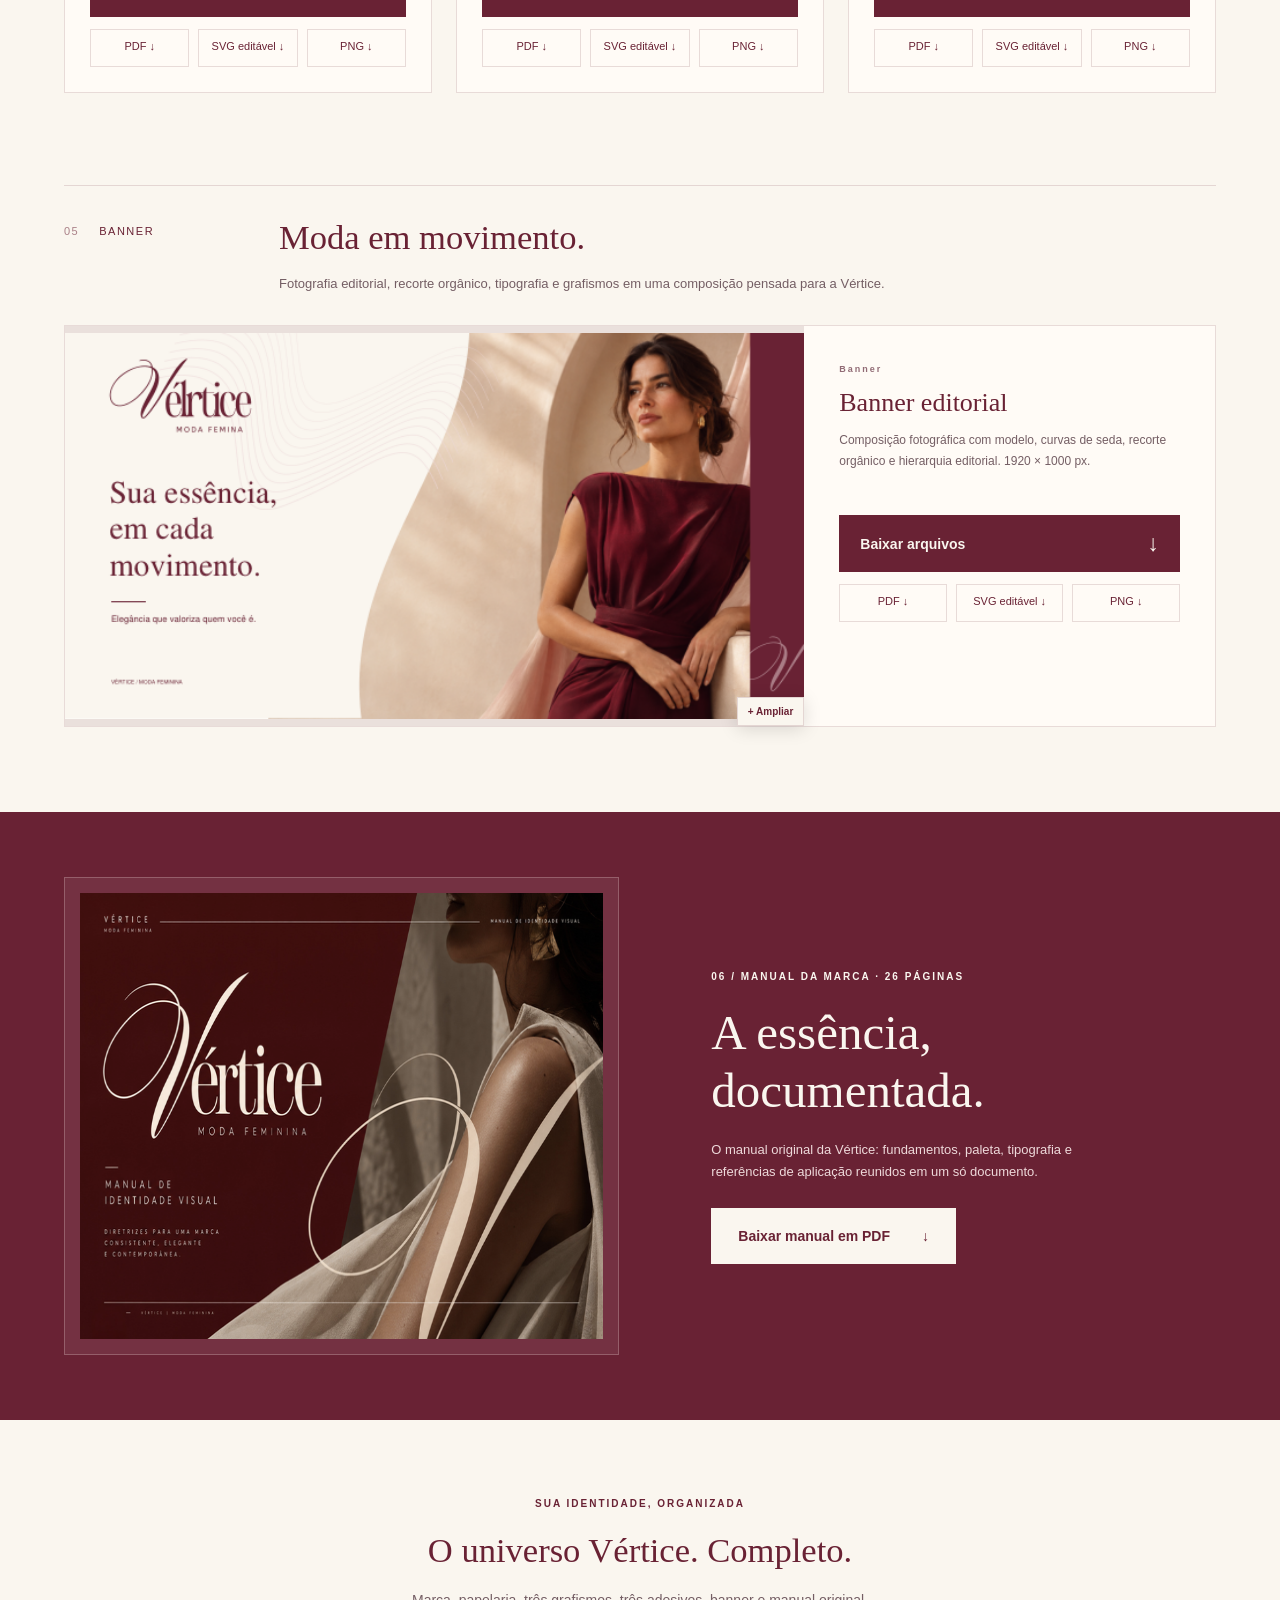
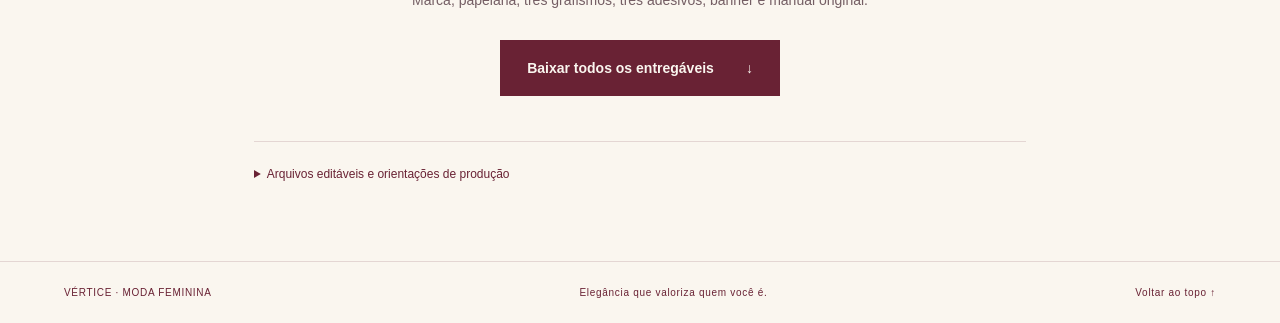
==== commit 2a549b52: "Remove placeholder contacts from public institutional stationery" ====
--- a/index.html
+++ b/index.html
@@ -1,9 +1,9 @@
-<!doctype html><html lang="pt-BR"><head><meta charset="UTF-8"><meta name="viewport" content="width=device-width,initial-scale=1"><meta name="theme-color" content="#692234"><meta name="description" content="Vértice: identidade visual, papelaria, grafismos, adesivos e banner editorial. Veja as peças e baixe seus arquivos."><title>Vértice — Identidade em cada detalhe</title><link rel="icon" href="assets/logo.svg" type="image/svg+xml"><link rel="stylesheet" href="style.css?v=2"></head><body>
+<!doctype html><html lang="pt-BR"><head><meta charset="UTF-8"><meta name="viewport" content="width=device-width,initial-scale=1"><meta name="theme-color" content="#692234"><meta name="description" content="Vértice: identidade visual, papelaria, grafismos, adesivos e banner editorial. Veja as peças e baixe seus arquivos."><title>Vértice — Identidade em cada detalhe</title><link rel="icon" href="assets/logo.svg" type="image/svg+xml"><link rel="stylesheet" href="style.css?v=4"></head><body>
 <a class="skip" href="#marca">Ir aos entregáveis</a><header class="top"><a href="#inicio" aria-label="Vértice, início"><img class="brand" src="assets/logo.svg" alt="Vértice Moda Feminina" width="140" height="77"></a><nav aria-label="Navegação principal"><a href="#papelaria">Papelaria</a><a href="#grafismos">Grafismos</a><a href="#manual">Manual</a><a class="button compact" href="downloads/vertice-kit-completo.zip" download>Baixar kit completo <span>↓</span></a></nav></header>
 <main id="inicio"><section class="hero"><div class="hero-heading"><div><span class="eyebrow">VÉRTICE / IDENTIDADE VISUAL</span><h1>Presença em <em>cada detalhe.</em></h1></div><p>Uma coleção de marca, papelaria e aplicações que traduz a elegância da Vértice em formas, texturas e movimento.</p></div><button class="hero-image preview-button" type="button" data-preview="downloads/banner-editorial.png" data-title="Banner editorial Vértice" aria-label="Ampliar o banner editorial"><img src="downloads/banner-editorial.png" alt="Banner Vértice com fotografia editorial, vestido vinho e curvas orgânicas" width="1920" height="1000" fetchpriority="high"><span class="zoom-label">Ver composição completa +</span></button><div class="hero-caption"><span>VINHO · ROSA · FLUIDEZ</span><span>MARCA / PAPELARIA / APLICAÇÕES</span><a href="#marca">Explore os entregáveis ↓</a></div></section>
 <nav class="collection-nav" aria-label="Seções dos entregáveis"><a href="#marca"><span>01</span> Marca</a><a href="#papelaria"><span>02</span> Papelaria</a><a href="#grafismos"><span>03</span> Grafismos</a><a href="#adesivos"><span>04</span> Adesivos</a><a href="#banner"><span>05</span> Banner</a></nav>
-<section class="collection-section" id="marca"><div class="section-heading"><div class="section-kicker"><span>01</span><span>Marca</span></div><div><h2>As assinaturas da Vértice.</h2><p>As três versões aprovadas, preservadas: logotipo vinho, logotipo claro e monograma V.</p></div></div><div class="grid  "><article class="card  "><div class="preview  "><button class="preview-button" type="button" data-preview="downloads/logotipo-vinho.png" data-title="Logotipo · vinho" aria-label="Ampliar Logotipo · vinho"><img src="assets/logotipo-vinho.png" alt="Logotipo · vinho" loading="lazy" width="1200" height="660"><span class="zoom-label">+ Ampliar</span></button></div><div class="card-body"><span class="eyebrow">Marca</span><h3>Logotipo · vinho</h3><p>Marca original do manual, com fundo transparente.</p><a class="download-main" href="downloads/logotipo-vinho.zip" download><span>Baixar arquivos</span><span aria-hidden="true">↓</span></a><div class="formats"><a href="downloads/logotipo-vinho.pdf" download>PDF  ↓</a><a href="downloads/logotipo-vinho.svg" download>SVG editável ↓</a><a href="downloads/logotipo-vinho.png" download>PNG ↓</a></div></div></article><article class="card  "><div class="preview  dark-preview"><button class="preview-button" type="button" data-preview="downloads/logotipo-claro.png" data-title="Logotipo · claro" aria-label="Ampliar Logotipo · claro"><img src="assets/logotipo-claro.png" alt="Logotipo · claro" loading="lazy" width="1200" height="660"><span class="zoom-label">+ Ampliar</span></button></div><div class="card-body"><span class="eyebrow">Marca</span><h3>Logotipo · claro</h3><p>Versão clara com fundo transparente, para superfícies escuras.</p><a class="download-main" href="downloads/logotipo-claro.zip" download><span>Baixar arquivos</span><span aria-hidden="true">↓</span></a><div class="formats"><a href="downloads/logotipo-claro.pdf" download>PDF  ↓</a><a href="downloads/logotipo-claro.svg" download>SVG editável ↓</a><a href="downloads/logotipo-claro.png" download>PNG ↓</a></div></div></article><article class="card  "><div class="preview  "><button class="preview-button" type="button" data-preview="downloads/monograma.png" data-title="Monograma V" aria-label="Ampliar Monograma V"><img src="assets/monograma.png" alt="Monograma V" loading="lazy" width="800" height="800"><span class="zoom-label">+ Ampliar</span></button></div><div class="card-body"><span class="eyebrow">Marca</span><h3>Monograma V</h3><p>Símbolo original extraído da construção do logotipo.</p><a class="download-main" href="downloads/monograma.zip" download><span>Baixar arquivos</span><span aria-hidden="true">↓</span></a><div class="formats"><a href="downloads/monograma.pdf" download>PDF  ↓</a><a href="downloads/monograma.svg" download>SVG editável ↓</a><a href="downloads/monograma.png" download>PNG ↓</a></div></div></article></div></section><section class="collection-section" id="papelaria"><div class="section-heading"><div class="section-kicker"><span>02</span><span>Papelaria</span></div><div><h2>Uma presença que se sente.</h2><p>Cartão de visita, papel timbrado e envelope: uma família visual com contrastes, curvas e detalhes de marca.</p></div></div><div class="grid stationery-grid "><article class="card paired "><div class="preview double "><button class="preview-button" type="button" data-preview="downloads/cartao-frente.png" data-title="Cartão de visita · frente" aria-label="Ampliar Cartão de visita · frente"><img src="assets/cartao-frente.png" alt="Cartão de visita · frente" loading="lazy" width="1080" height="600"><span class="zoom-label">+ Ampliar</span></button><button class="preview-button" type="button" data-preview="downloads/cartao-verso.png" data-title="Cartão de visita · verso" aria-label="Ampliar Cartão de visita · verso"><img src="assets/cartao-verso.png" alt="Cartão de visita · verso" loading="lazy" width="1080" height="600"><span class="zoom-label">+ Ampliar</span></button></div><div class="card-body"><span class="eyebrow">Papelaria</span><h3>Cartão de visita</h3><p>Frente e verso · 90 × 50 mm. Composição assimétrica, contraste vinho e rosa, grafismo caligráfico e contatos editáveis.</p><a class="download-main" href="downloads/cartao-visita.zip" download><span>Baixar arquivos</span><span aria-hidden="true">↓</span></a><div class="formats"><a href="downloads/cartao-visita-frente-verso.pdf" download>PDF frente e verso ↓</a><a href="downloads/cartao-visita.zip" download>SVGs editáveis ↓</a></div></div></article><article class="card  "><div class="preview  "><button class="preview-button" type="button" data-preview="downloads/papel-timbrado.png" data-title="Papel timbrado" aria-label="Ampliar Papel timbrado"><img src="assets/papel-timbrado.png" alt="Papel timbrado" loading="lazy" width="1240" height="1754"><span class="zoom-label">+ Ampliar</span></button></div><div class="card-body"><span class="eyebrow">Papelaria</span><h3>Papel timbrado</h3><p>A4 · cabeçalho leve, área de escrita livre e rodapé com grafismo fluido. Campos editáveis.</p><a class="download-main" href="downloads/papel-timbrado.zip" download><span>Baixar arquivos</span><span aria-hidden="true">↓</span></a><div class="formats"><a href="downloads/papel-timbrado.pdf" download>PDF  ↓</a><a href="downloads/papel-timbrado.svg" download>SVG editável ↓</a><a href="downloads/papel-timbrado.docx" download>Word editável ↓</a><a href="downloads/papel-timbrado.png" download>PNG ↓</a></div></div></article><article class="card  "><div class="preview  "><button class="preview-button" type="button" data-preview="downloads/envelope.png" data-title="Envelope comercial" aria-label="Ampliar Envelope comercial"><img src="assets/envelope.png" alt="Envelope comercial" loading="lazy" width="1440" height="720"><span class="zoom-label">+ Ampliar</span></button></div><div class="card-body"><span class="eyebrow">Papelaria</span><h3>Envelope comercial</h3><p>220 × 110 mm · face externa. Arte deve ser aplicada à faca da gráfica; campos editáveis.</p><a class="download-main" href="downloads/envelope.zip" download><span>Baixar arquivos</span><span aria-hidden="true">↓</span></a><div class="formats"><a href="downloads/envelope.pdf" download>PDF  ↓</a><a href="downloads/envelope.svg" download>SVG editável ↓</a><a href="downloads/envelope.png" download>PNG ↓</a></div></div></article></div></section><section class="collection-section" id="grafismos"><div class="section-heading"><div class="section-kicker"><span>03</span><span>Grafismos</span></div><div><h2>Três gestos. A mesma essência.</h2><p>O traço do monograma, a repetição do V e a fluidez dos tecidos formam um sistema de apoio à identidade.</p></div></div><div class="grid  "><article class="card  "><div class="preview  "><button class="preview-button" type="button" data-preview="downloads/grafismo-gesto.png" data-title="Grafismo 01 · gesto" aria-label="Ampliar Grafismo 01 · gesto"><img src="assets/grafismo-gesto.png" alt="Grafismo 01 · gesto" loading="lazy" width="1200" height="900"><span class="zoom-label">+ Ampliar</span></button></div><div class="card-body"><span class="eyebrow">Grafismos</span><h3>Grafismo 01 · gesto</h3><p>Recorte expressivo do monograma. Para cantos, fundos e assinaturas.</p><a class="download-main" href="downloads/grafismo-gesto.zip" download><span>Baixar arquivos</span><span aria-hidden="true">↓</span></a><div class="formats"><a href="downloads/grafismo-gesto.pdf" download>PDF  ↓</a><a href="downloads/grafismo-gesto.svg" download>SVG editável ↓</a><a href="downloads/grafismo-gesto.png" download>PNG ↓</a></div></div></article><article class="card  "><div class="preview  "><button class="preview-button" type="button" data-preview="downloads/grafismo-trama.png" data-title="Grafismo 02 · trama V" aria-label="Ampliar Grafismo 02 · trama V"><img src="assets/grafismo-trama.png" alt="Grafismo 02 · trama V" loading="lazy" width="1200" height="900"><span class="zoom-label">+ Ampliar</span></button></div><div class="card-body"><span class="eyebrow">Grafismos</span><h3>Grafismo 02 · trama V</h3><p>Módulo geométrico em V. Uma textura contínua para papelaria e embalagens.</p><a class="download-main" href="downloads/grafismo-trama.zip" download><span>Baixar arquivos</span><span aria-hidden="true">↓</span></a><div class="formats"><a href="downloads/grafismo-trama.pdf" download>PDF  ↓</a><a href="downloads/grafismo-trama.svg" download>SVG editável ↓</a><a href="downloads/grafismo-trama.png" download>PNG ↓</a></div></div></article><article class="card  "><div class="preview  "><button class="preview-button" type="button" data-preview="downloads/grafismo-seda.png" data-title="Grafismo 03 · movimento" aria-label="Ampliar Grafismo 03 · movimento"><img src="assets/grafismo-seda.png" alt="Grafismo 03 · movimento" loading="lazy" width="1200" height="900"><span class="zoom-label">+ Ampliar</span></button></div><div class="card-body"><span class="eyebrow">Grafismos</span><h3>Grafismo 03 · movimento</h3><p>Curvas paralelas inspiradas no caimento dos tecidos do manual.</p><a class="download-main" href="downloads/grafismo-seda.zip" download><span>Baixar arquivos</span><span aria-hidden="true">↓</span></a><div class="formats"><a href="downloads/grafismo-seda.pdf" download>PDF  ↓</a><a href="downloads/grafismo-seda.svg" download>SVG editável ↓</a><a href="downloads/grafismo-seda.png" download>PNG ↓</a></div></div></article></div></section><section class="collection-section" id="adesivos"><div class="section-heading"><div class="section-kicker"><span>04</span><span>Adesivos</span></div><div><h2>Pequenos formatos. Grande presença.</h2><p>Circular, horizontal e vertical. Três composições para acompanhar diferentes pontos de contato da marca.</p></div></div><div class="grid  "><article class="card  "><div class="preview  "><button class="preview-button" type="button" data-preview="downloads/adesivo-circular.png" data-title="Adesivo circular" aria-label="Ampliar Adesivo circular"><img src="assets/adesivo-circular.png" alt="Adesivo circular" loading="lazy" width="900" height="900"><span class="zoom-label">+ Ampliar</span></button></div><div class="card-body"><span class="eyebrow">Adesivos</span><h3>Adesivo circular</h3><p>Ø 60 mm · selo com monograma e assinatura. Fundo externo transparente.</p><a class="download-main" href="downloads/adesivo-circular.zip" download><span>Baixar arquivos</span><span aria-hidden="true">↓</span></a><div class="formats"><a href="downloads/adesivo-circular.pdf" download>PDF  ↓</a><a href="downloads/adesivo-circular.svg" download>SVG editável ↓</a><a href="downloads/adesivo-circular.png" download>PNG ↓</a></div></div></article><article class="card  "><div class="preview  "><button class="preview-button" type="button" data-preview="downloads/adesivo-horizontal.png" data-title="Adesivo horizontal" aria-label="Ampliar Adesivo horizontal"><img src="assets/adesivo-horizontal.png" alt="Adesivo horizontal" loading="lazy" width="1440" height="480"><span class="zoom-label">+ Ampliar</span></button></div><div class="card-body"><span class="eyebrow">Adesivos</span><h3>Adesivo horizontal</h3><p>120 × 40 mm · fechamento de embalagens com assinatura e recorte caligráfico.</p><a class="download-main" href="downloads/adesivo-horizontal.zip" download><span>Baixar arquivos</span><span aria-hidden="true">↓</span></a><div class="formats"><a href="downloads/adesivo-horizontal.pdf" download>PDF  ↓</a><a href="downloads/adesivo-horizontal.svg" download>SVG editável ↓</a><a href="downloads/adesivo-horizontal.png" download>PNG ↓</a></div></div></article><article class="card  "><div class="preview  "><button class="preview-button" type="button" data-preview="downloads/adesivo-vertical.png" data-title="Adesivo vertical" aria-label="Ampliar Adesivo vertical"><img src="assets/adesivo-vertical.png" alt="Adesivo vertical" loading="lazy" width="660" height="1100"><span class="zoom-label">+ Ampliar</span></button></div><div class="card-body"><span class="eyebrow">Adesivos</span><h3>Adesivo vertical</h3><p>45 × 75 mm · selo alongado com contraste de cores e dois momentos de leitura.</p><a class="download-main" href="downloads/adesivo-vertical.zip" download><span>Baixar arquivos</span><span aria-hidden="true">↓</span></a><div class="formats"><a href="downloads/adesivo-vertical.pdf" download>PDF  ↓</a><a href="downloads/adesivo-vertical.svg" download>SVG editável ↓</a><a href="downloads/adesivo-vertical.png" download>PNG ↓</a></div></div></article></div></section><section class="collection-section" id="banner"><div class="section-heading"><div class="section-kicker"><span>05</span><span>Banner</span></div><div><h2>Moda em movimento.</h2><p>Fotografia editorial, recorte orgânico, tipografia e grafismos em uma composição pensada para a Vértice.</p></div></div><div class="grid  wide-grid"><article class="card  banner-card"><div class="preview  "><button class="preview-button" type="button" data-preview="downloads/banner-editorial.png" data-title="Banner editorial" aria-label="Ampliar Banner editorial"><img src="assets/banner-editorial.png" alt="Banner editorial" loading="lazy" width="1920" height="1000"><span class="zoom-label">+ Ampliar</span></button></div><div class="card-body"><span class="eyebrow">Banner</span><h3>Banner editorial</h3><p>Composição fotográfica com modelo, curvas de seda, recorte orgânico e hierarquia editorial. 1920 × 1000 px.</p><a class="download-main" href="downloads/banner-editorial.zip" download><span>Baixar arquivos</span><span aria-hidden="true">↓</span></a><div class="formats"><a href="downloads/banner-editorial.pdf" download>PDF  ↓</a><a href="downloads/banner-editorial.svg" download>SVG editável ↓</a><a href="downloads/banner-editorial.png" download>PNG ↓</a></div></div></article></div></section>
+<section class="collection-section" id="marca"><div class="section-heading"><div class="section-kicker"><span>01</span><span>Marca</span></div><div><h2>As assinaturas da Vértice.</h2><p>As três versões aprovadas, preservadas: logotipo vinho, logotipo claro e monograma V.</p></div></div><div class="grid  "><article class="card  "><div class="preview  "><button class="preview-button" type="button" data-preview="downloads/logotipo-vinho.png" data-title="Logotipo · vinho" aria-label="Ampliar Logotipo · vinho"><img src="assets/logotipo-vinho.png" alt="Logotipo · vinho" loading="lazy" width="1200" height="660"><span class="zoom-label">+ Ampliar</span></button></div><div class="card-body"><span class="eyebrow">Marca</span><h3>Logotipo · vinho</h3><p>Marca original do manual, com fundo transparente.</p><a class="download-main" href="downloads/logotipo-vinho.zip" download><span>Baixar arquivos</span><span aria-hidden="true">↓</span></a><div class="formats"><a href="downloads/logotipo-vinho.pdf" download>PDF  ↓</a><a href="downloads/logotipo-vinho.svg" download>SVG editável ↓</a><a href="downloads/logotipo-vinho.png" download>PNG ↓</a></div></div></article><article class="card  "><div class="preview  dark-preview"><button class="preview-button" type="button" data-preview="downloads/logotipo-claro.png" data-title="Logotipo · claro" aria-label="Ampliar Logotipo · claro"><img src="assets/logotipo-claro.png" alt="Logotipo · claro" loading="lazy" width="1200" height="660"><span class="zoom-label">+ Ampliar</span></button></div><div class="card-body"><span class="eyebrow">Marca</span><h3>Logotipo · claro</h3><p>Versão clara com fundo transparente, para superfícies escuras.</p><a class="download-main" href="downloads/logotipo-claro.zip" download><span>Baixar arquivos</span><span aria-hidden="true">↓</span></a><div class="formats"><a href="downloads/logotipo-claro.pdf" download>PDF  ↓</a><a href="downloads/logotipo-claro.svg" download>SVG editável ↓</a><a href="downloads/logotipo-claro.png" download>PNG ↓</a></div></div></article><article class="card  "><div class="preview  "><button class="preview-button" type="button" data-preview="downloads/monograma.png" data-title="Monograma V" aria-label="Ampliar Monograma V"><img src="assets/monograma.png" alt="Monograma V" loading="lazy" width="800" height="800"><span class="zoom-label">+ Ampliar</span></button></div><div class="card-body"><span class="eyebrow">Marca</span><h3>Monograma V</h3><p>Símbolo original extraído da construção do logotipo.</p><a class="download-main" href="downloads/monograma.zip" download><span>Baixar arquivos</span><span aria-hidden="true">↓</span></a><div class="formats"><a href="downloads/monograma.pdf" download>PDF  ↓</a><a href="downloads/monograma.svg" download>SVG editável ↓</a><a href="downloads/monograma.png" download>PNG ↓</a></div></div></article></div></section><section class="collection-section" id="papelaria"><div class="section-heading"><div class="section-kicker"><span>02</span><span>Papelaria</span></div><div><h2>Uma presença que se sente.</h2><p>Cartão de visita, papel timbrado e envelope: uma família visual com contrastes, curvas e detalhes de marca.</p></div></div><div class="grid stationery-grid "><article class="card paired "><div class="preview double "><button class="preview-button" type="button" data-preview="downloads/cartao-frente.png" data-title="Cartão de visita · frente" aria-label="Ampliar Cartão de visita · frente"><img src="assets/cartao-frente.png" alt="Cartão de visita · frente" loading="lazy" width="1080" height="600"><span class="zoom-label">+ Ampliar</span></button><button class="preview-button" type="button" data-preview="downloads/cartao-verso.png" data-title="Cartão de visita · verso" aria-label="Ampliar Cartão de visita · verso"><img src="assets/cartao-verso.png" alt="Cartão de visita · verso" loading="lazy" width="1080" height="600"><span class="zoom-label">+ Ampliar</span></button></div><div class="card-body"><span class="eyebrow">Papelaria</span><h3>Cartão de visita</h3><p>Frente e verso · 90 × 50 mm. Composição assimétrica, contraste vinho e rosa, grafismo caligráfico e assinatura institucional.</p><a class="download-main" href="downloads/cartao-visita.zip" download><span>Baixar arquivos</span><span aria-hidden="true">↓</span></a><div class="formats"><a href="downloads/cartao-visita-frente-verso.pdf" download>PDF frente e verso ↓</a><a href="downloads/cartao-visita.zip" download>SVGs editáveis ↓</a></div></div></article><article class="card  "><div class="preview  "><button class="preview-button" type="button" data-preview="downloads/papel-timbrado.png" data-title="Papel timbrado" aria-label="Ampliar Papel timbrado"><img src="assets/papel-timbrado.png" alt="Papel timbrado" loading="lazy" width="1240" height="1754"><span class="zoom-label">+ Ampliar</span></button></div><div class="card-body"><span class="eyebrow">Papelaria</span><h3>Papel timbrado</h3><p>A4 · cabeçalho leve, área de escrita livre e rodapé institucional.</p><a class="download-main" href="downloads/papel-timbrado.zip" download><span>Baixar arquivos</span><span aria-hidden="true">↓</span></a><div class="formats"><a href="downloads/papel-timbrado.pdf" download>PDF  ↓</a><a href="downloads/papel-timbrado.svg" download>SVG editável ↓</a><a href="downloads/papel-timbrado.docx" download>Word editável ↓</a><a href="downloads/papel-timbrado.png" download>PNG ↓</a></div></div></article><article class="card  "><div class="preview  "><button class="preview-button" type="button" data-preview="downloads/envelope.png" data-title="Envelope comercial" aria-label="Ampliar Envelope comercial"><img src="assets/envelope.png" alt="Envelope comercial" loading="lazy" width="1440" height="720"><span class="zoom-label">+ Ampliar</span></button></div><div class="card-body"><span class="eyebrow">Papelaria</span><h3>Envelope comercial</h3><p>220 × 110 mm · face externa. Versão institucional; área do destinatário livre. Aplicar à faca da gráfica.</p><a class="download-main" href="downloads/envelope.zip" download><span>Baixar arquivos</span><span aria-hidden="true">↓</span></a><div class="formats"><a href="downloads/envelope.pdf" download>PDF  ↓</a><a href="downloads/envelope.svg" download>SVG editável ↓</a><a href="downloads/envelope.png" download>PNG ↓</a></div></div></article></div></section><section class="collection-section" id="grafismos"><div class="section-heading"><div class="section-kicker"><span>03</span><span>Grafismos</span></div><div><h2>Três gestos. A mesma essência.</h2><p>O traço do monograma, a repetição do V e a fluidez dos tecidos formam um sistema de apoio à identidade.</p></div></div><div class="grid  "><article class="card  "><div class="preview  "><button class="preview-button" type="button" data-preview="downloads/grafismo-gesto.png" data-title="Grafismo 01 · gesto" aria-label="Ampliar Grafismo 01 · gesto"><img src="assets/grafismo-gesto.png" alt="Grafismo 01 · gesto" loading="lazy" width="1200" height="900"><span class="zoom-label">+ Ampliar</span></button></div><div class="card-body"><span class="eyebrow">Grafismos</span><h3>Grafismo 01 · gesto</h3><p>Recorte expressivo do monograma. Para cantos, fundos e assinaturas.</p><a class="download-main" href="downloads/grafismo-gesto.zip" download><span>Baixar arquivos</span><span aria-hidden="true">↓</span></a><div class="formats"><a href="downloads/grafismo-gesto.pdf" download>PDF  ↓</a><a href="downloads/grafismo-gesto.svg" download>SVG editável ↓</a><a href="downloads/grafismo-gesto.png" download>PNG ↓</a></div></div></article><article class="card  "><div class="preview  "><button class="preview-button" type="button" data-preview="downloads/grafismo-trama.png" data-title="Grafismo 02 · trama V" aria-label="Ampliar Grafismo 02 · trama V"><img src="assets/grafismo-trama.png" alt="Grafismo 02 · trama V" loading="lazy" width="1200" height="900"><span class="zoom-label">+ Ampliar</span></button></div><div class="card-body"><span class="eyebrow">Grafismos</span><h3>Grafismo 02 · trama V</h3><p>Módulo geométrico em V. Uma textura contínua para papelaria e embalagens.</p><a class="download-main" href="downloads/grafismo-trama.zip" download><span>Baixar arquivos</span><span aria-hidden="true">↓</span></a><div class="formats"><a href="downloads/grafismo-trama.pdf" download>PDF  ↓</a><a href="downloads/grafismo-trama.svg" download>SVG editável ↓</a><a href="downloads/grafismo-trama.png" download>PNG ↓</a></div></div></article><article class="card  "><div class="preview  "><button class="preview-button" type="button" data-preview="downloads/grafismo-seda.png" data-title="Grafismo 03 · movimento" aria-label="Ampliar Grafismo 03 · movimento"><img src="assets/grafismo-seda.png" alt="Grafismo 03 · movimento" loading="lazy" width="1200" height="900"><span class="zoom-label">+ Ampliar</span></button></div><div class="card-body"><span class="eyebrow">Grafismos</span><h3>Grafismo 03 · movimento</h3><p>Curvas paralelas inspiradas no caimento dos tecidos do manual.</p><a class="download-main" href="downloads/grafismo-seda.zip" download><span>Baixar arquivos</span><span aria-hidden="true">↓</span></a><div class="formats"><a href="downloads/grafismo-seda.pdf" download>PDF  ↓</a><a href="downloads/grafismo-seda.svg" download>SVG editável ↓</a><a href="downloads/grafismo-seda.png" download>PNG ↓</a></div></div></article></div></section><section class="collection-section" id="adesivos"><div class="section-heading"><div class="section-kicker"><span>04</span><span>Adesivos</span></div><div><h2>Pequenos formatos. Grande presença.</h2><p>Circular, horizontal e vertical. Três composições para acompanhar diferentes pontos de contato da marca.</p></div></div><div class="grid  "><article class="card  "><div class="preview  "><button class="preview-button" type="button" data-preview="downloads/adesivo-circular.png" data-title="Adesivo circular" aria-label="Ampliar Adesivo circular"><img src="assets/adesivo-circular.png" alt="Adesivo circular" loading="lazy" width="900" height="900"><span class="zoom-label">+ Ampliar</span></button></div><div class="card-body"><span class="eyebrow">Adesivos</span><h3>Adesivo circular</h3><p>Ø 60 mm · selo com monograma e assinatura. Fundo externo transparente.</p><a class="download-main" href="downloads/adesivo-circular.zip" download><span>Baixar arquivos</span><span aria-hidden="true">↓</span></a><div class="formats"><a href="downloads/adesivo-circular.pdf" download>PDF  ↓</a><a href="downloads/adesivo-circular.svg" download>SVG editável ↓</a><a href="downloads/adesivo-circular.png" download>PNG ↓</a></div></div></article><article class="card  "><div class="preview  "><button class="preview-button" type="button" data-preview="downloads/adesivo-horizontal.png" data-title="Adesivo horizontal" aria-label="Ampliar Adesivo horizontal"><img src="assets/adesivo-horizontal.png" alt="Adesivo horizontal" loading="lazy" width="1440" height="480"><span class="zoom-label">+ Ampliar</span></button></div><div class="card-body"><span class="eyebrow">Adesivos</span><h3>Adesivo horizontal</h3><p>120 × 40 mm · fechamento de embalagens com assinatura e recorte caligráfico.</p><a class="download-main" href="downloads/adesivo-horizontal.zip" download><span>Baixar arquivos</span><span aria-hidden="true">↓</span></a><div class="formats"><a href="downloads/adesivo-horizontal.pdf" download>PDF  ↓</a><a href="downloads/adesivo-horizontal.svg" download>SVG editável ↓</a><a href="downloads/adesivo-horizontal.png" download>PNG ↓</a></div></div></article><article class="card  "><div class="preview  "><button class="preview-button" type="button" data-preview="downloads/adesivo-vertical.png" data-title="Adesivo vertical" aria-label="Ampliar Adesivo vertical"><img src="assets/adesivo-vertical.png" alt="Adesivo vertical" loading="lazy" width="660" height="1100"><span class="zoom-label">+ Ampliar</span></button></div><div class="card-body"><span class="eyebrow">Adesivos</span><h3>Adesivo vertical</h3><p>45 × 75 mm · selo alongado com contraste de cores e dois momentos de leitura.</p><a class="download-main" href="downloads/adesivo-vertical.zip" download><span>Baixar arquivos</span><span aria-hidden="true">↓</span></a><div class="formats"><a href="downloads/adesivo-vertical.pdf" download>PDF  ↓</a><a href="downloads/adesivo-vertical.svg" download>SVG editável ↓</a><a href="downloads/adesivo-vertical.png" download>PNG ↓</a></div></div></article></div></section><section class="collection-section" id="banner"><div class="section-heading"><div class="section-kicker"><span>05</span><span>Banner</span></div><div><h2>Moda em movimento.</h2><p>Fotografia editorial, recorte orgânico, tipografia e grafismos em uma composição pensada para a Vértice.</p></div></div><div class="grid  wide-grid"><article class="card  banner-card"><div class="preview  "><button class="preview-button" type="button" data-preview="downloads/banner-editorial.png" data-title="Banner editorial" aria-label="Ampliar Banner editorial"><img src="assets/banner-editorial.png" alt="Banner editorial" loading="lazy" width="1920" height="1000"><span class="zoom-label">+ Ampliar</span></button></div><div class="card-body"><span class="eyebrow">Banner</span><h3>Banner editorial</h3><p>Composição fotográfica com modelo, curvas de seda, recorte orgânico e hierarquia editorial. 1920 × 1000 px.</p><a class="download-main" href="downloads/banner-editorial.zip" download><span>Baixar arquivos</span><span aria-hidden="true">↓</span></a><div class="formats"><a href="downloads/banner-editorial.pdf" download>PDF  ↓</a><a href="downloads/banner-editorial.svg" download>SVG editável ↓</a><a href="downloads/banner-editorial.png" download>PNG ↓</a></div></div></article></div></section>
 <section class="manual" id="manual"><div class="manual-image"><img src="assets/manual.png" alt="Capa do manual de identidade visual Vértice" loading="lazy" width="792" height="446"></div><div><span class="eyebrow">06 / MANUAL DA MARCA · 26 PÁGINAS</span><h2>A essência,<br>documentada.</h2><p>O manual original da Vértice: fundamentos, paleta, tipografia e referências de aplicação reunidos em um só documento.</p><a class="button light" href="downloads/manual-identidade-visual-vertice.pdf" download>Baixar manual em PDF <span>↓</span></a></div></section>
-<section class="closing"><span class="eyebrow">SUA IDENTIDADE, ORGANIZADA</span><h2>O universo Vértice. Completo.</h2><p>Marca, papelaria, três grafismos, três adesivos, banner e manual original.</p><a class="button" href="downloads/vertice-kit-completo.zip" download>Baixar todos os entregáveis <span>↓</span></a><details><summary>Arquivos editáveis e orientações de produção</summary><p>Os campos de contato da papelaria aguardam os dados reais da loja. Os arquivos SVG permitem edição; os PDFs físicos estão em tamanho final e RGB, sem sangria. Antes da impressão, valide contatos, cores, sangria e faca com a gráfica.</p><p>O logotipo aprovado foi preservado em curvas. Os novos textos usam Georgia e Arial como fontes de apoio; os arquivos completos das fontes indicadas no manual não foram fornecidos. A fotografia do banner foi criada com IA para esta composição.</p><a href="downloads/LEIA-ME.txt" download>Baixar orientações completas ↓</a></details></section></main>
+<section class="closing"><span class="eyebrow">SUA IDENTIDADE, ORGANIZADA</span><h2>O universo Vértice. Completo.</h2><p>Marca, papelaria, três grafismos, três adesivos, banner e manual original.</p><a class="button" href="downloads/vertice-kit-completo.zip" download>Baixar todos os entregáveis <span>↓</span></a><details><summary>Arquivos editáveis e orientações de produção</summary><p>Esta é a versão institucional da papelaria, sem dados pessoais. Os arquivos SVG permitem edição; os PDFs físicos estão em tamanho final e RGB, sem sangria. Antes da impressão, valide contatos, cores, sangria e faca com a gráfica.</p><p>O logotipo aprovado foi preservado em curvas. Os novos textos usam Georgia e Arial como fontes de apoio; os arquivos completos das fontes indicadas no manual não foram fornecidos. A fotografia do banner foi criada com IA para esta composição.</p><a href="downloads/LEIA-ME.txt" download>Baixar orientações completas ↓</a></details></section></main>
 <footer><span>VÉRTICE · MODA FEMININA</span><span>Elegância que valoriza quem você é.</span><a href="#inicio">Voltar ao topo ↑</a></footer>
-<dialog id="preview-dialog" aria-labelledby="preview-title"><div class="dialog-bar"><h2 id="preview-title">Prévia</h2><button id="close-preview" type="button" aria-label="Fechar prévia">Fechar ✕</button></div><div class="dialog-image"><img id="preview-image" src="assets/cartao-frente.png" alt=""></div><a class="button" id="preview-download" href="downloads/cartao-frente.png" download>Baixar esta imagem <span>↓</span></a></dialog><script src="app.js?v=2"></script></body></html>+<dialog id="preview-dialog" aria-labelledby="preview-title"><div class="dialog-bar"><h2 id="preview-title">Prévia</h2><button id="close-preview" type="button" aria-label="Fechar prévia">Fechar ✕</button></div><div class="dialog-image"><img id="preview-image" src="assets/cartao-frente.png" alt=""></div><a class="button" id="preview-download" href="downloads/cartao-frente.png" download>Baixar esta imagem <span>↓</span></a></dialog><script src="app.js?v=4"></script></body></html>
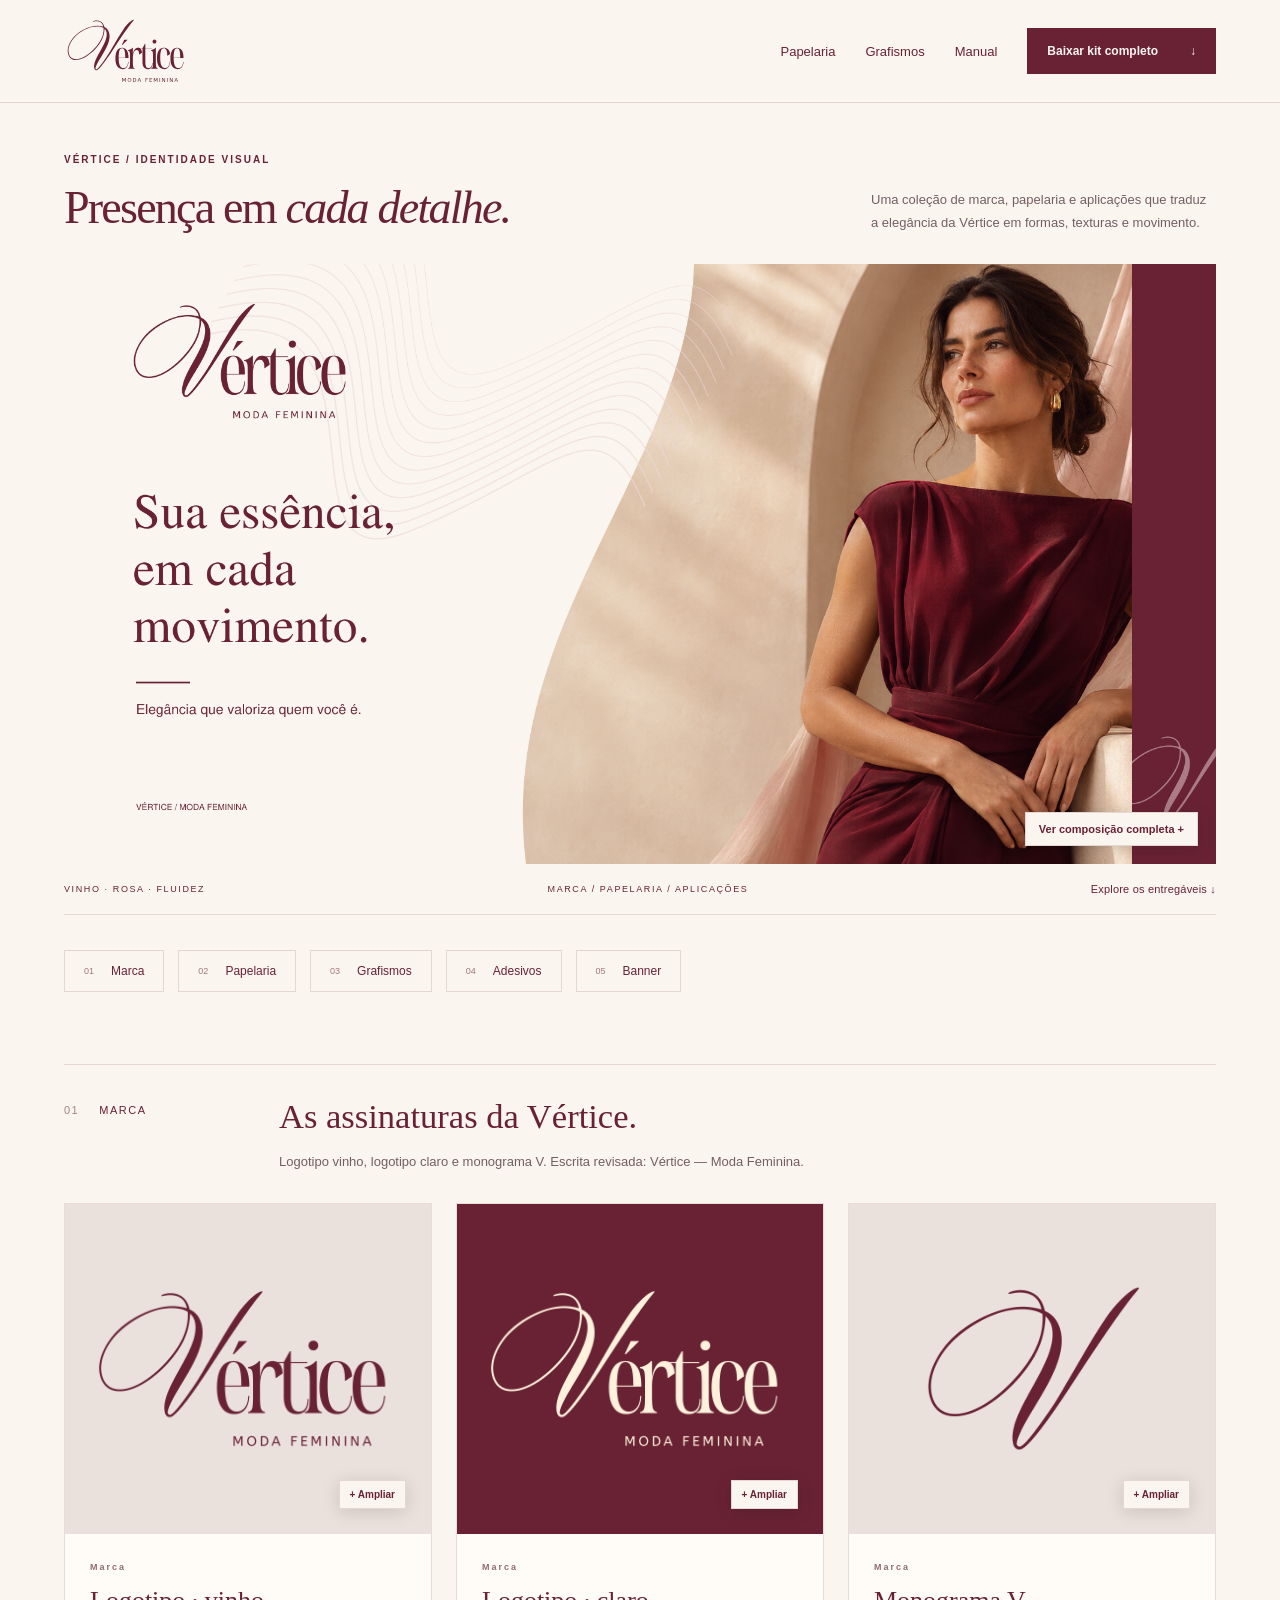
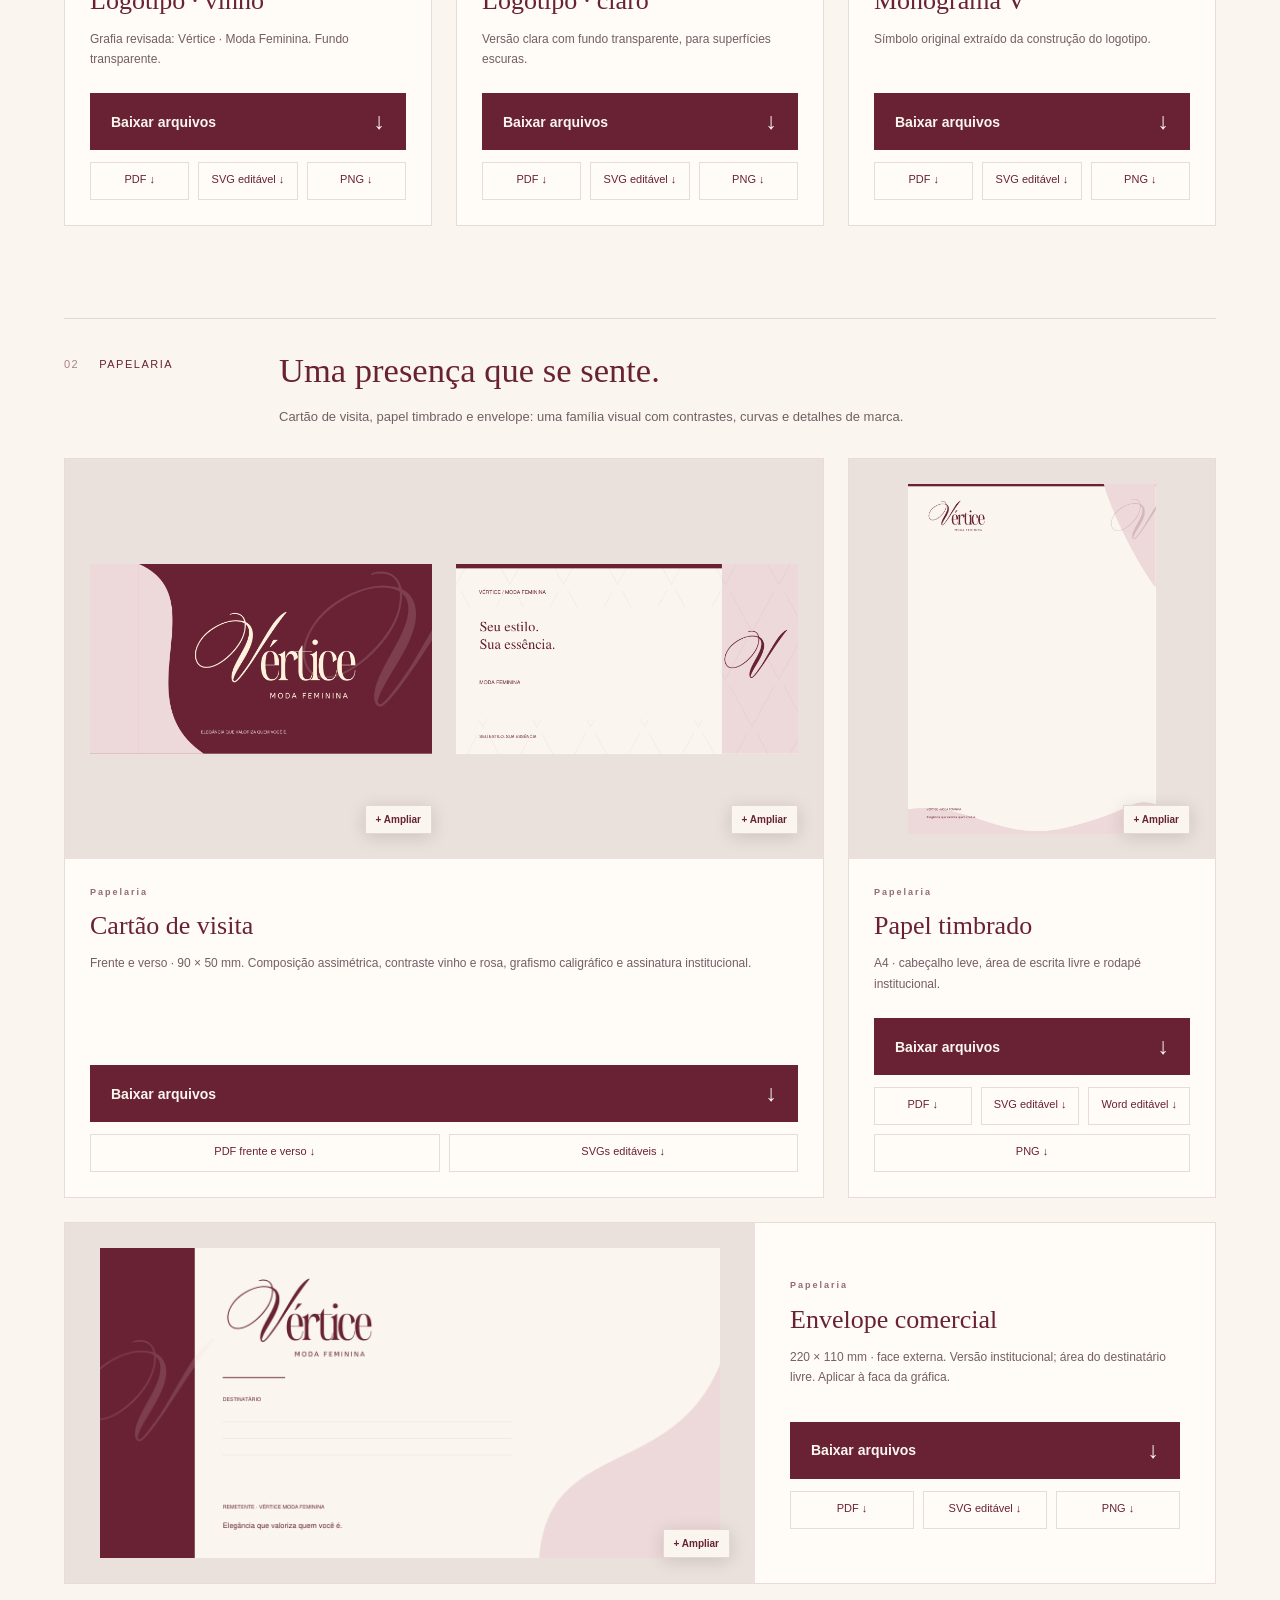
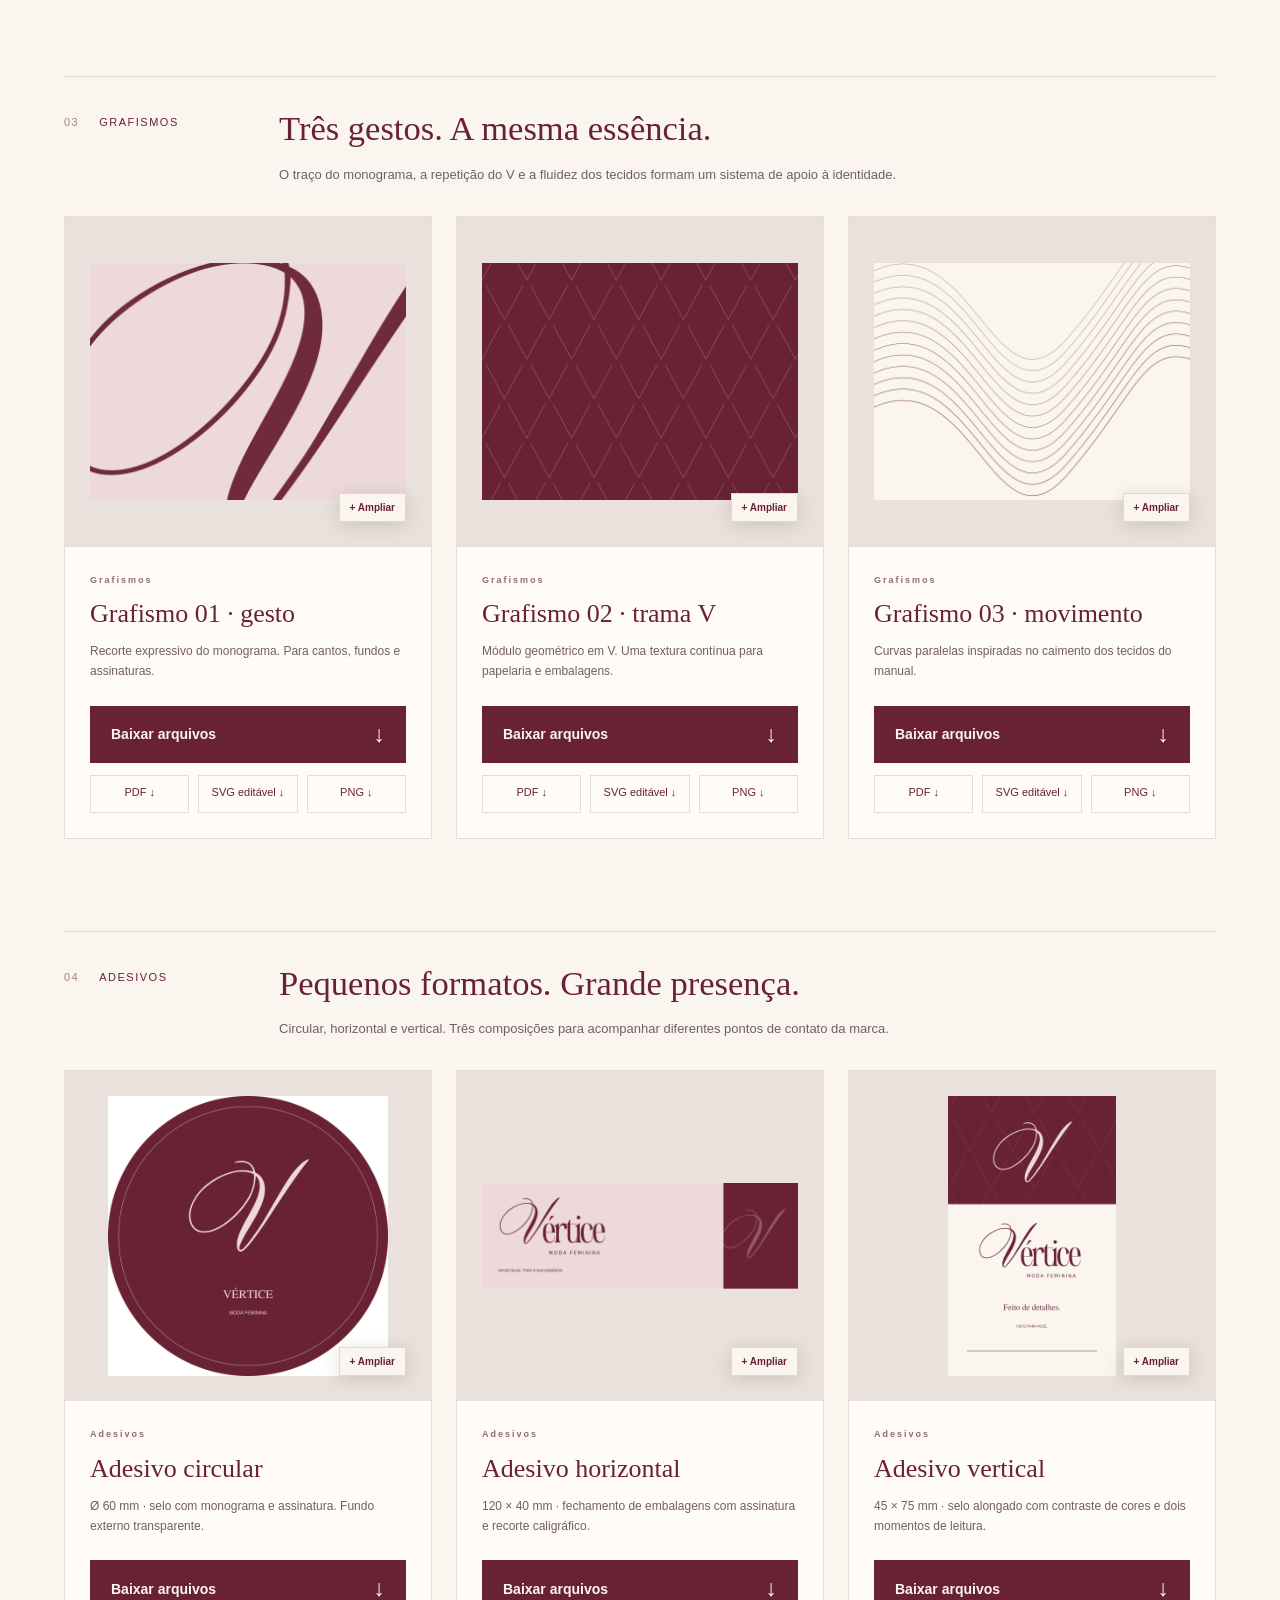
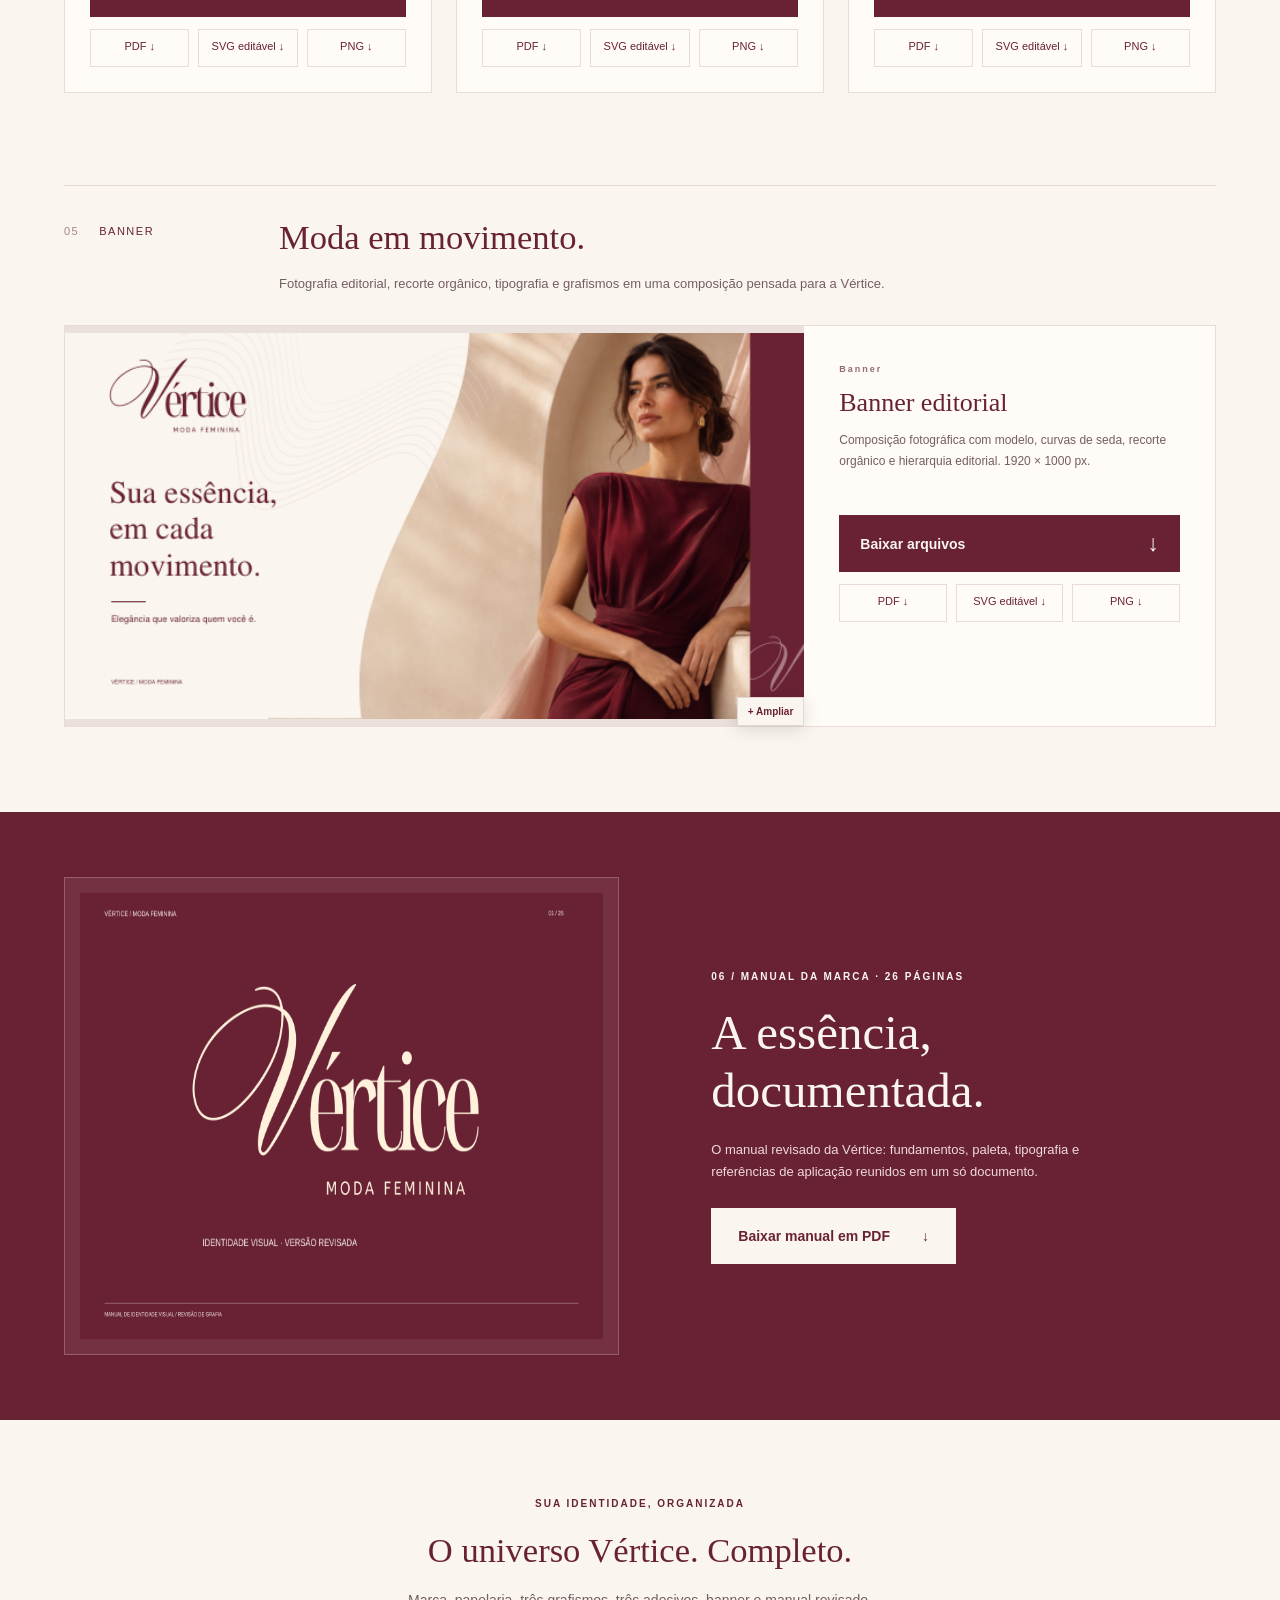
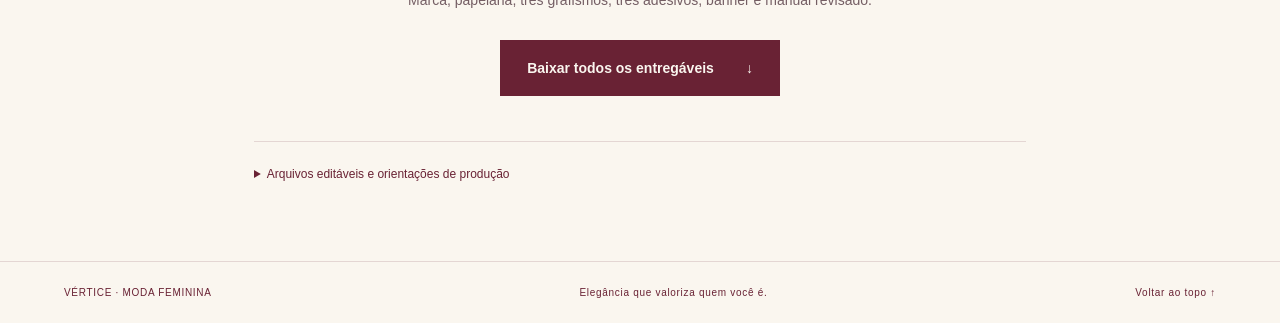
==== commit 7ba70934: "Correct Vertice and Moda Feminina lettering in every brand application" ====
--- a/index.html
+++ b/index.html
@@ -1,9 +1,9 @@
-<!doctype html><html lang="pt-BR"><head><meta charset="UTF-8"><meta name="viewport" content="width=device-width,initial-scale=1"><meta name="theme-color" content="#692234"><meta name="description" content="Vértice: identidade visual, papelaria, grafismos, adesivos e banner editorial. Veja as peças e baixe seus arquivos."><title>Vértice — Identidade em cada detalhe</title><link rel="icon" href="assets/logo.svg" type="image/svg+xml"><link rel="stylesheet" href="style.css?v=4"></head><body>
+<!doctype html><html lang="pt-BR"><head><meta charset="UTF-8"><meta name="viewport" content="width=device-width,initial-scale=1"><meta name="theme-color" content="#692234"><meta name="description" content="Vértice: identidade visual, papelaria, grafismos, adesivos e banner editorial. Veja as peças e baixe seus arquivos."><title>Vértice — Identidade em cada detalhe</title><link rel="icon" href="assets/logo.svg" type="image/svg+xml"><link rel="stylesheet" href="style.css?v=5"></head><body>
 <a class="skip" href="#marca">Ir aos entregáveis</a><header class="top"><a href="#inicio" aria-label="Vértice, início"><img class="brand" src="assets/logo.svg" alt="Vértice Moda Feminina" width="140" height="77"></a><nav aria-label="Navegação principal"><a href="#papelaria">Papelaria</a><a href="#grafismos">Grafismos</a><a href="#manual">Manual</a><a class="button compact" href="downloads/vertice-kit-completo.zip" download>Baixar kit completo <span>↓</span></a></nav></header>
 <main id="inicio"><section class="hero"><div class="hero-heading"><div><span class="eyebrow">VÉRTICE / IDENTIDADE VISUAL</span><h1>Presença em <em>cada detalhe.</em></h1></div><p>Uma coleção de marca, papelaria e aplicações que traduz a elegância da Vértice em formas, texturas e movimento.</p></div><button class="hero-image preview-button" type="button" data-preview="downloads/banner-editorial.png" data-title="Banner editorial Vértice" aria-label="Ampliar o banner editorial"><img src="downloads/banner-editorial.png" alt="Banner Vértice com fotografia editorial, vestido vinho e curvas orgânicas" width="1920" height="1000" fetchpriority="high"><span class="zoom-label">Ver composição completa +</span></button><div class="hero-caption"><span>VINHO · ROSA · FLUIDEZ</span><span>MARCA / PAPELARIA / APLICAÇÕES</span><a href="#marca">Explore os entregáveis ↓</a></div></section>
 <nav class="collection-nav" aria-label="Seções dos entregáveis"><a href="#marca"><span>01</span> Marca</a><a href="#papelaria"><span>02</span> Papelaria</a><a href="#grafismos"><span>03</span> Grafismos</a><a href="#adesivos"><span>04</span> Adesivos</a><a href="#banner"><span>05</span> Banner</a></nav>
-<section class="collection-section" id="marca"><div class="section-heading"><div class="section-kicker"><span>01</span><span>Marca</span></div><div><h2>As assinaturas da Vértice.</h2><p>As três versões aprovadas, preservadas: logotipo vinho, logotipo claro e monograma V.</p></div></div><div class="grid  "><article class="card  "><div class="preview  "><button class="preview-button" type="button" data-preview="downloads/logotipo-vinho.png" data-title="Logotipo · vinho" aria-label="Ampliar Logotipo · vinho"><img src="assets/logotipo-vinho.png" alt="Logotipo · vinho" loading="lazy" width="1200" height="660"><span class="zoom-label">+ Ampliar</span></button></div><div class="card-body"><span class="eyebrow">Marca</span><h3>Logotipo · vinho</h3><p>Marca original do manual, com fundo transparente.</p><a class="download-main" href="downloads/logotipo-vinho.zip" download><span>Baixar arquivos</span><span aria-hidden="true">↓</span></a><div class="formats"><a href="downloads/logotipo-vinho.pdf" download>PDF  ↓</a><a href="downloads/logotipo-vinho.svg" download>SVG editável ↓</a><a href="downloads/logotipo-vinho.png" download>PNG ↓</a></div></div></article><article class="card  "><div class="preview  dark-preview"><button class="preview-button" type="button" data-preview="downloads/logotipo-claro.png" data-title="Logotipo · claro" aria-label="Ampliar Logotipo · claro"><img src="assets/logotipo-claro.png" alt="Logotipo · claro" loading="lazy" width="1200" height="660"><span class="zoom-label">+ Ampliar</span></button></div><div class="card-body"><span class="eyebrow">Marca</span><h3>Logotipo · claro</h3><p>Versão clara com fundo transparente, para superfícies escuras.</p><a class="download-main" href="downloads/logotipo-claro.zip" download><span>Baixar arquivos</span><span aria-hidden="true">↓</span></a><div class="formats"><a href="downloads/logotipo-claro.pdf" download>PDF  ↓</a><a href="downloads/logotipo-claro.svg" download>SVG editável ↓</a><a href="downloads/logotipo-claro.png" download>PNG ↓</a></div></div></article><article class="card  "><div class="preview  "><button class="preview-button" type="button" data-preview="downloads/monograma.png" data-title="Monograma V" aria-label="Ampliar Monograma V"><img src="assets/monograma.png" alt="Monograma V" loading="lazy" width="800" height="800"><span class="zoom-label">+ Ampliar</span></button></div><div class="card-body"><span class="eyebrow">Marca</span><h3>Monograma V</h3><p>Símbolo original extraído da construção do logotipo.</p><a class="download-main" href="downloads/monograma.zip" download><span>Baixar arquivos</span><span aria-hidden="true">↓</span></a><div class="formats"><a href="downloads/monograma.pdf" download>PDF  ↓</a><a href="downloads/monograma.svg" download>SVG editável ↓</a><a href="downloads/monograma.png" download>PNG ↓</a></div></div></article></div></section><section class="collection-section" id="papelaria"><div class="section-heading"><div class="section-kicker"><span>02</span><span>Papelaria</span></div><div><h2>Uma presença que se sente.</h2><p>Cartão de visita, papel timbrado e envelope: uma família visual com contrastes, curvas e detalhes de marca.</p></div></div><div class="grid stationery-grid "><article class="card paired "><div class="preview double "><button class="preview-button" type="button" data-preview="downloads/cartao-frente.png" data-title="Cartão de visita · frente" aria-label="Ampliar Cartão de visita · frente"><img src="assets/cartao-frente.png" alt="Cartão de visita · frente" loading="lazy" width="1080" height="600"><span class="zoom-label">+ Ampliar</span></button><button class="preview-button" type="button" data-preview="downloads/cartao-verso.png" data-title="Cartão de visita · verso" aria-label="Ampliar Cartão de visita · verso"><img src="assets/cartao-verso.png" alt="Cartão de visita · verso" loading="lazy" width="1080" height="600"><span class="zoom-label">+ Ampliar</span></button></div><div class="card-body"><span class="eyebrow">Papelaria</span><h3>Cartão de visita</h3><p>Frente e verso · 90 × 50 mm. Composição assimétrica, contraste vinho e rosa, grafismo caligráfico e assinatura institucional.</p><a class="download-main" href="downloads/cartao-visita.zip" download><span>Baixar arquivos</span><span aria-hidden="true">↓</span></a><div class="formats"><a href="downloads/cartao-visita-frente-verso.pdf" download>PDF frente e verso ↓</a><a href="downloads/cartao-visita.zip" download>SVGs editáveis ↓</a></div></div></article><article class="card  "><div class="preview  "><button class="preview-button" type="button" data-preview="downloads/papel-timbrado.png" data-title="Papel timbrado" aria-label="Ampliar Papel timbrado"><img src="assets/papel-timbrado.png" alt="Papel timbrado" loading="lazy" width="1240" height="1754"><span class="zoom-label">+ Ampliar</span></button></div><div class="card-body"><span class="eyebrow">Papelaria</span><h3>Papel timbrado</h3><p>A4 · cabeçalho leve, área de escrita livre e rodapé institucional.</p><a class="download-main" href="downloads/papel-timbrado.zip" download><span>Baixar arquivos</span><span aria-hidden="true">↓</span></a><div class="formats"><a href="downloads/papel-timbrado.pdf" download>PDF  ↓</a><a href="downloads/papel-timbrado.svg" download>SVG editável ↓</a><a href="downloads/papel-timbrado.docx" download>Word editável ↓</a><a href="downloads/papel-timbrado.png" download>PNG ↓</a></div></div></article><article class="card  "><div class="preview  "><button class="preview-button" type="button" data-preview="downloads/envelope.png" data-title="Envelope comercial" aria-label="Ampliar Envelope comercial"><img src="assets/envelope.png" alt="Envelope comercial" loading="lazy" width="1440" height="720"><span class="zoom-label">+ Ampliar</span></button></div><div class="card-body"><span class="eyebrow">Papelaria</span><h3>Envelope comercial</h3><p>220 × 110 mm · face externa. Versão institucional; área do destinatário livre. Aplicar à faca da gráfica.</p><a class="download-main" href="downloads/envelope.zip" download><span>Baixar arquivos</span><span aria-hidden="true">↓</span></a><div class="formats"><a href="downloads/envelope.pdf" download>PDF  ↓</a><a href="downloads/envelope.svg" download>SVG editável ↓</a><a href="downloads/envelope.png" download>PNG ↓</a></div></div></article></div></section><section class="collection-section" id="grafismos"><div class="section-heading"><div class="section-kicker"><span>03</span><span>Grafismos</span></div><div><h2>Três gestos. A mesma essência.</h2><p>O traço do monograma, a repetição do V e a fluidez dos tecidos formam um sistema de apoio à identidade.</p></div></div><div class="grid  "><article class="card  "><div class="preview  "><button class="preview-button" type="button" data-preview="downloads/grafismo-gesto.png" data-title="Grafismo 01 · gesto" aria-label="Ampliar Grafismo 01 · gesto"><img src="assets/grafismo-gesto.png" alt="Grafismo 01 · gesto" loading="lazy" width="1200" height="900"><span class="zoom-label">+ Ampliar</span></button></div><div class="card-body"><span class="eyebrow">Grafismos</span><h3>Grafismo 01 · gesto</h3><p>Recorte expressivo do monograma. Para cantos, fundos e assinaturas.</p><a class="download-main" href="downloads/grafismo-gesto.zip" download><span>Baixar arquivos</span><span aria-hidden="true">↓</span></a><div class="formats"><a href="downloads/grafismo-gesto.pdf" download>PDF  ↓</a><a href="downloads/grafismo-gesto.svg" download>SVG editável ↓</a><a href="downloads/grafismo-gesto.png" download>PNG ↓</a></div></div></article><article class="card  "><div class="preview  "><button class="preview-button" type="button" data-preview="downloads/grafismo-trama.png" data-title="Grafismo 02 · trama V" aria-label="Ampliar Grafismo 02 · trama V"><img src="assets/grafismo-trama.png" alt="Grafismo 02 · trama V" loading="lazy" width="1200" height="900"><span class="zoom-label">+ Ampliar</span></button></div><div class="card-body"><span class="eyebrow">Grafismos</span><h3>Grafismo 02 · trama V</h3><p>Módulo geométrico em V. Uma textura contínua para papelaria e embalagens.</p><a class="download-main" href="downloads/grafismo-trama.zip" download><span>Baixar arquivos</span><span aria-hidden="true">↓</span></a><div class="formats"><a href="downloads/grafismo-trama.pdf" download>PDF  ↓</a><a href="downloads/grafismo-trama.svg" download>SVG editável ↓</a><a href="downloads/grafismo-trama.png" download>PNG ↓</a></div></div></article><article class="card  "><div class="preview  "><button class="preview-button" type="button" data-preview="downloads/grafismo-seda.png" data-title="Grafismo 03 · movimento" aria-label="Ampliar Grafismo 03 · movimento"><img src="assets/grafismo-seda.png" alt="Grafismo 03 · movimento" loading="lazy" width="1200" height="900"><span class="zoom-label">+ Ampliar</span></button></div><div class="card-body"><span class="eyebrow">Grafismos</span><h3>Grafismo 03 · movimento</h3><p>Curvas paralelas inspiradas no caimento dos tecidos do manual.</p><a class="download-main" href="downloads/grafismo-seda.zip" download><span>Baixar arquivos</span><span aria-hidden="true">↓</span></a><div class="formats"><a href="downloads/grafismo-seda.pdf" download>PDF  ↓</a><a href="downloads/grafismo-seda.svg" download>SVG editável ↓</a><a href="downloads/grafismo-seda.png" download>PNG ↓</a></div></div></article></div></section><section class="collection-section" id="adesivos"><div class="section-heading"><div class="section-kicker"><span>04</span><span>Adesivos</span></div><div><h2>Pequenos formatos. Grande presença.</h2><p>Circular, horizontal e vertical. Três composições para acompanhar diferentes pontos de contato da marca.</p></div></div><div class="grid  "><article class="card  "><div class="preview  "><button class="preview-button" type="button" data-preview="downloads/adesivo-circular.png" data-title="Adesivo circular" aria-label="Ampliar Adesivo circular"><img src="assets/adesivo-circular.png" alt="Adesivo circular" loading="lazy" width="900" height="900"><span class="zoom-label">+ Ampliar</span></button></div><div class="card-body"><span class="eyebrow">Adesivos</span><h3>Adesivo circular</h3><p>Ø 60 mm · selo com monograma e assinatura. Fundo externo transparente.</p><a class="download-main" href="downloads/adesivo-circular.zip" download><span>Baixar arquivos</span><span aria-hidden="true">↓</span></a><div class="formats"><a href="downloads/adesivo-circular.pdf" download>PDF  ↓</a><a href="downloads/adesivo-circular.svg" download>SVG editável ↓</a><a href="downloads/adesivo-circular.png" download>PNG ↓</a></div></div></article><article class="card  "><div class="preview  "><button class="preview-button" type="button" data-preview="downloads/adesivo-horizontal.png" data-title="Adesivo horizontal" aria-label="Ampliar Adesivo horizontal"><img src="assets/adesivo-horizontal.png" alt="Adesivo horizontal" loading="lazy" width="1440" height="480"><span class="zoom-label">+ Ampliar</span></button></div><div class="card-body"><span class="eyebrow">Adesivos</span><h3>Adesivo horizontal</h3><p>120 × 40 mm · fechamento de embalagens com assinatura e recorte caligráfico.</p><a class="download-main" href="downloads/adesivo-horizontal.zip" download><span>Baixar arquivos</span><span aria-hidden="true">↓</span></a><div class="formats"><a href="downloads/adesivo-horizontal.pdf" download>PDF  ↓</a><a href="downloads/adesivo-horizontal.svg" download>SVG editável ↓</a><a href="downloads/adesivo-horizontal.png" download>PNG ↓</a></div></div></article><article class="card  "><div class="preview  "><button class="preview-button" type="button" data-preview="downloads/adesivo-vertical.png" data-title="Adesivo vertical" aria-label="Ampliar Adesivo vertical"><img src="assets/adesivo-vertical.png" alt="Adesivo vertical" loading="lazy" width="660" height="1100"><span class="zoom-label">+ Ampliar</span></button></div><div class="card-body"><span class="eyebrow">Adesivos</span><h3>Adesivo vertical</h3><p>45 × 75 mm · selo alongado com contraste de cores e dois momentos de leitura.</p><a class="download-main" href="downloads/adesivo-vertical.zip" download><span>Baixar arquivos</span><span aria-hidden="true">↓</span></a><div class="formats"><a href="downloads/adesivo-vertical.pdf" download>PDF  ↓</a><a href="downloads/adesivo-vertical.svg" download>SVG editável ↓</a><a href="downloads/adesivo-vertical.png" download>PNG ↓</a></div></div></article></div></section><section class="collection-section" id="banner"><div class="section-heading"><div class="section-kicker"><span>05</span><span>Banner</span></div><div><h2>Moda em movimento.</h2><p>Fotografia editorial, recorte orgânico, tipografia e grafismos em uma composição pensada para a Vértice.</p></div></div><div class="grid  wide-grid"><article class="card  banner-card"><div class="preview  "><button class="preview-button" type="button" data-preview="downloads/banner-editorial.png" data-title="Banner editorial" aria-label="Ampliar Banner editorial"><img src="assets/banner-editorial.png" alt="Banner editorial" loading="lazy" width="1920" height="1000"><span class="zoom-label">+ Ampliar</span></button></div><div class="card-body"><span class="eyebrow">Banner</span><h3>Banner editorial</h3><p>Composição fotográfica com modelo, curvas de seda, recorte orgânico e hierarquia editorial. 1920 × 1000 px.</p><a class="download-main" href="downloads/banner-editorial.zip" download><span>Baixar arquivos</span><span aria-hidden="true">↓</span></a><div class="formats"><a href="downloads/banner-editorial.pdf" download>PDF  ↓</a><a href="downloads/banner-editorial.svg" download>SVG editável ↓</a><a href="downloads/banner-editorial.png" download>PNG ↓</a></div></div></article></div></section>
-<section class="manual" id="manual"><div class="manual-image"><img src="assets/manual.png" alt="Capa do manual de identidade visual Vértice" loading="lazy" width="792" height="446"></div><div><span class="eyebrow">06 / MANUAL DA MARCA · 26 PÁGINAS</span><h2>A essência,<br>documentada.</h2><p>O manual original da Vértice: fundamentos, paleta, tipografia e referências de aplicação reunidos em um só documento.</p><a class="button light" href="downloads/manual-identidade-visual-vertice.pdf" download>Baixar manual em PDF <span>↓</span></a></div></section>
-<section class="closing"><span class="eyebrow">SUA IDENTIDADE, ORGANIZADA</span><h2>O universo Vértice. Completo.</h2><p>Marca, papelaria, três grafismos, três adesivos, banner e manual original.</p><a class="button" href="downloads/vertice-kit-completo.zip" download>Baixar todos os entregáveis <span>↓</span></a><details><summary>Arquivos editáveis e orientações de produção</summary><p>Esta é a versão institucional da papelaria, sem dados pessoais. Os arquivos SVG permitem edição; os PDFs físicos estão em tamanho final e RGB, sem sangria. Antes da impressão, valide contatos, cores, sangria e faca com a gráfica.</p><p>O logotipo aprovado foi preservado em curvas. Os novos textos usam Georgia e Arial como fontes de apoio; os arquivos completos das fontes indicadas no manual não foram fornecidos. A fotografia do banner foi criada com IA para esta composição.</p><a href="downloads/LEIA-ME.txt" download>Baixar orientações completas ↓</a></details></section></main>
+<section class="collection-section" id="marca"><div class="section-heading"><div class="section-kicker"><span>01</span><span>Marca</span></div><div><h2>As assinaturas da Vértice.</h2><p>Logotipo vinho, logotipo claro e monograma V. Escrita revisada: Vértice — Moda Feminina.</p></div></div><div class="grid  "><article class="card  "><div class="preview  "><button class="preview-button" type="button" data-preview="downloads/logotipo-vinho.png" data-title="Logotipo · vinho" aria-label="Ampliar Logotipo · vinho"><img src="assets/logotipo-vinho.png" alt="Logotipo · vinho" loading="lazy" width="1200" height="660"><span class="zoom-label">+ Ampliar</span></button></div><div class="card-body"><span class="eyebrow">Marca</span><h3>Logotipo · vinho</h3><p>Grafia revisada: Vértice · Moda Feminina. Fundo transparente.</p><a class="download-main" href="downloads/logotipo-vinho.zip" download><span>Baixar arquivos</span><span aria-hidden="true">↓</span></a><div class="formats"><a href="downloads/logotipo-vinho.pdf" download>PDF  ↓</a><a href="downloads/logotipo-vinho.svg" download>SVG editável ↓</a><a href="downloads/logotipo-vinho.png" download>PNG ↓</a></div></div></article><article class="card  "><div class="preview  dark-preview"><button class="preview-button" type="button" data-preview="downloads/logotipo-claro.png" data-title="Logotipo · claro" aria-label="Ampliar Logotipo · claro"><img src="assets/logotipo-claro.png" alt="Logotipo · claro" loading="lazy" width="1200" height="660"><span class="zoom-label">+ Ampliar</span></button></div><div class="card-body"><span class="eyebrow">Marca</span><h3>Logotipo · claro</h3><p>Versão clara com fundo transparente, para superfícies escuras.</p><a class="download-main" href="downloads/logotipo-claro.zip" download><span>Baixar arquivos</span><span aria-hidden="true">↓</span></a><div class="formats"><a href="downloads/logotipo-claro.pdf" download>PDF  ↓</a><a href="downloads/logotipo-claro.svg" download>SVG editável ↓</a><a href="downloads/logotipo-claro.png" download>PNG ↓</a></div></div></article><article class="card  "><div class="preview  "><button class="preview-button" type="button" data-preview="downloads/monograma.png" data-title="Monograma V" aria-label="Ampliar Monograma V"><img src="assets/monograma.png" alt="Monograma V" loading="lazy" width="800" height="800"><span class="zoom-label">+ Ampliar</span></button></div><div class="card-body"><span class="eyebrow">Marca</span><h3>Monograma V</h3><p>Símbolo original extraído da construção do logotipo.</p><a class="download-main" href="downloads/monograma.zip" download><span>Baixar arquivos</span><span aria-hidden="true">↓</span></a><div class="formats"><a href="downloads/monograma.pdf" download>PDF  ↓</a><a href="downloads/monograma.svg" download>SVG editável ↓</a><a href="downloads/monograma.png" download>PNG ↓</a></div></div></article></div></section><section class="collection-section" id="papelaria"><div class="section-heading"><div class="section-kicker"><span>02</span><span>Papelaria</span></div><div><h2>Uma presença que se sente.</h2><p>Cartão de visita, papel timbrado e envelope: uma família visual com contrastes, curvas e detalhes de marca.</p></div></div><div class="grid stationery-grid "><article class="card paired "><div class="preview double "><button class="preview-button" type="button" data-preview="downloads/cartao-frente.png" data-title="Cartão de visita · frente" aria-label="Ampliar Cartão de visita · frente"><img src="assets/cartao-frente.png" alt="Cartão de visita · frente" loading="lazy" width="1080" height="600"><span class="zoom-label">+ Ampliar</span></button><button class="preview-button" type="button" data-preview="downloads/cartao-verso.png" data-title="Cartão de visita · verso" aria-label="Ampliar Cartão de visita · verso"><img src="assets/cartao-verso.png" alt="Cartão de visita · verso" loading="lazy" width="1080" height="600"><span class="zoom-label">+ Ampliar</span></button></div><div class="card-body"><span class="eyebrow">Papelaria</span><h3>Cartão de visita</h3><p>Frente e verso · 90 × 50 mm. Composição assimétrica, contraste vinho e rosa, grafismo caligráfico e assinatura institucional.</p><a class="download-main" href="downloads/cartao-visita.zip" download><span>Baixar arquivos</span><span aria-hidden="true">↓</span></a><div class="formats"><a href="downloads/cartao-visita-frente-verso.pdf" download>PDF frente e verso ↓</a><a href="downloads/cartao-visita.zip" download>SVGs editáveis ↓</a></div></div></article><article class="card  "><div class="preview  "><button class="preview-button" type="button" data-preview="downloads/papel-timbrado.png" data-title="Papel timbrado" aria-label="Ampliar Papel timbrado"><img src="assets/papel-timbrado.png" alt="Papel timbrado" loading="lazy" width="1240" height="1754"><span class="zoom-label">+ Ampliar</span></button></div><div class="card-body"><span class="eyebrow">Papelaria</span><h3>Papel timbrado</h3><p>A4 · cabeçalho leve, área de escrita livre e rodapé institucional.</p><a class="download-main" href="downloads/papel-timbrado.zip" download><span>Baixar arquivos</span><span aria-hidden="true">↓</span></a><div class="formats"><a href="downloads/papel-timbrado.pdf" download>PDF  ↓</a><a href="downloads/papel-timbrado.svg" download>SVG editável ↓</a><a href="downloads/papel-timbrado.docx" download>Word editável ↓</a><a href="downloads/papel-timbrado.png" download>PNG ↓</a></div></div></article><article class="card  "><div class="preview  "><button class="preview-button" type="button" data-preview="downloads/envelope.png" data-title="Envelope comercial" aria-label="Ampliar Envelope comercial"><img src="assets/envelope.png" alt="Envelope comercial" loading="lazy" width="1440" height="720"><span class="zoom-label">+ Ampliar</span></button></div><div class="card-body"><span class="eyebrow">Papelaria</span><h3>Envelope comercial</h3><p>220 × 110 mm · face externa. Versão institucional; área do destinatário livre. Aplicar à faca da gráfica.</p><a class="download-main" href="downloads/envelope.zip" download><span>Baixar arquivos</span><span aria-hidden="true">↓</span></a><div class="formats"><a href="downloads/envelope.pdf" download>PDF  ↓</a><a href="downloads/envelope.svg" download>SVG editável ↓</a><a href="downloads/envelope.png" download>PNG ↓</a></div></div></article></div></section><section class="collection-section" id="grafismos"><div class="section-heading"><div class="section-kicker"><span>03</span><span>Grafismos</span></div><div><h2>Três gestos. A mesma essência.</h2><p>O traço do monograma, a repetição do V e a fluidez dos tecidos formam um sistema de apoio à identidade.</p></div></div><div class="grid  "><article class="card  "><div class="preview  "><button class="preview-button" type="button" data-preview="downloads/grafismo-gesto.png" data-title="Grafismo 01 · gesto" aria-label="Ampliar Grafismo 01 · gesto"><img src="assets/grafismo-gesto.png" alt="Grafismo 01 · gesto" loading="lazy" width="1200" height="900"><span class="zoom-label">+ Ampliar</span></button></div><div class="card-body"><span class="eyebrow">Grafismos</span><h3>Grafismo 01 · gesto</h3><p>Recorte expressivo do monograma. Para cantos, fundos e assinaturas.</p><a class="download-main" href="downloads/grafismo-gesto.zip" download><span>Baixar arquivos</span><span aria-hidden="true">↓</span></a><div class="formats"><a href="downloads/grafismo-gesto.pdf" download>PDF  ↓</a><a href="downloads/grafismo-gesto.svg" download>SVG editável ↓</a><a href="downloads/grafismo-gesto.png" download>PNG ↓</a></div></div></article><article class="card  "><div class="preview  "><button class="preview-button" type="button" data-preview="downloads/grafismo-trama.png" data-title="Grafismo 02 · trama V" aria-label="Ampliar Grafismo 02 · trama V"><img src="assets/grafismo-trama.png" alt="Grafismo 02 · trama V" loading="lazy" width="1200" height="900"><span class="zoom-label">+ Ampliar</span></button></div><div class="card-body"><span class="eyebrow">Grafismos</span><h3>Grafismo 02 · trama V</h3><p>Módulo geométrico em V. Uma textura contínua para papelaria e embalagens.</p><a class="download-main" href="downloads/grafismo-trama.zip" download><span>Baixar arquivos</span><span aria-hidden="true">↓</span></a><div class="formats"><a href="downloads/grafismo-trama.pdf" download>PDF  ↓</a><a href="downloads/grafismo-trama.svg" download>SVG editável ↓</a><a href="downloads/grafismo-trama.png" download>PNG ↓</a></div></div></article><article class="card  "><div class="preview  "><button class="preview-button" type="button" data-preview="downloads/grafismo-seda.png" data-title="Grafismo 03 · movimento" aria-label="Ampliar Grafismo 03 · movimento"><img src="assets/grafismo-seda.png" alt="Grafismo 03 · movimento" loading="lazy" width="1200" height="900"><span class="zoom-label">+ Ampliar</span></button></div><div class="card-body"><span class="eyebrow">Grafismos</span><h3>Grafismo 03 · movimento</h3><p>Curvas paralelas inspiradas no caimento dos tecidos do manual.</p><a class="download-main" href="downloads/grafismo-seda.zip" download><span>Baixar arquivos</span><span aria-hidden="true">↓</span></a><div class="formats"><a href="downloads/grafismo-seda.pdf" download>PDF  ↓</a><a href="downloads/grafismo-seda.svg" download>SVG editável ↓</a><a href="downloads/grafismo-seda.png" download>PNG ↓</a></div></div></article></div></section><section class="collection-section" id="adesivos"><div class="section-heading"><div class="section-kicker"><span>04</span><span>Adesivos</span></div><div><h2>Pequenos formatos. Grande presença.</h2><p>Circular, horizontal e vertical. Três composições para acompanhar diferentes pontos de contato da marca.</p></div></div><div class="grid  "><article class="card  "><div class="preview  "><button class="preview-button" type="button" data-preview="downloads/adesivo-circular.png" data-title="Adesivo circular" aria-label="Ampliar Adesivo circular"><img src="assets/adesivo-circular.png" alt="Adesivo circular" loading="lazy" width="900" height="900"><span class="zoom-label">+ Ampliar</span></button></div><div class="card-body"><span class="eyebrow">Adesivos</span><h3>Adesivo circular</h3><p>Ø 60 mm · selo com monograma e assinatura. Fundo externo transparente.</p><a class="download-main" href="downloads/adesivo-circular.zip" download><span>Baixar arquivos</span><span aria-hidden="true">↓</span></a><div class="formats"><a href="downloads/adesivo-circular.pdf" download>PDF  ↓</a><a href="downloads/adesivo-circular.svg" download>SVG editável ↓</a><a href="downloads/adesivo-circular.png" download>PNG ↓</a></div></div></article><article class="card  "><div class="preview  "><button class="preview-button" type="button" data-preview="downloads/adesivo-horizontal.png" data-title="Adesivo horizontal" aria-label="Ampliar Adesivo horizontal"><img src="assets/adesivo-horizontal.png" alt="Adesivo horizontal" loading="lazy" width="1440" height="480"><span class="zoom-label">+ Ampliar</span></button></div><div class="card-body"><span class="eyebrow">Adesivos</span><h3>Adesivo horizontal</h3><p>120 × 40 mm · fechamento de embalagens com assinatura e recorte caligráfico.</p><a class="download-main" href="downloads/adesivo-horizontal.zip" download><span>Baixar arquivos</span><span aria-hidden="true">↓</span></a><div class="formats"><a href="downloads/adesivo-horizontal.pdf" download>PDF  ↓</a><a href="downloads/adesivo-horizontal.svg" download>SVG editável ↓</a><a href="downloads/adesivo-horizontal.png" download>PNG ↓</a></div></div></article><article class="card  "><div class="preview  "><button class="preview-button" type="button" data-preview="downloads/adesivo-vertical.png" data-title="Adesivo vertical" aria-label="Ampliar Adesivo vertical"><img src="assets/adesivo-vertical.png" alt="Adesivo vertical" loading="lazy" width="660" height="1100"><span class="zoom-label">+ Ampliar</span></button></div><div class="card-body"><span class="eyebrow">Adesivos</span><h3>Adesivo vertical</h3><p>45 × 75 mm · selo alongado com contraste de cores e dois momentos de leitura.</p><a class="download-main" href="downloads/adesivo-vertical.zip" download><span>Baixar arquivos</span><span aria-hidden="true">↓</span></a><div class="formats"><a href="downloads/adesivo-vertical.pdf" download>PDF  ↓</a><a href="downloads/adesivo-vertical.svg" download>SVG editável ↓</a><a href="downloads/adesivo-vertical.png" download>PNG ↓</a></div></div></article></div></section><section class="collection-section" id="banner"><div class="section-heading"><div class="section-kicker"><span>05</span><span>Banner</span></div><div><h2>Moda em movimento.</h2><p>Fotografia editorial, recorte orgânico, tipografia e grafismos em uma composição pensada para a Vértice.</p></div></div><div class="grid  wide-grid"><article class="card  banner-card"><div class="preview  "><button class="preview-button" type="button" data-preview="downloads/banner-editorial.png" data-title="Banner editorial" aria-label="Ampliar Banner editorial"><img src="assets/banner-editorial.png" alt="Banner editorial" loading="lazy" width="1920" height="1000"><span class="zoom-label">+ Ampliar</span></button></div><div class="card-body"><span class="eyebrow">Banner</span><h3>Banner editorial</h3><p>Composição fotográfica com modelo, curvas de seda, recorte orgânico e hierarquia editorial. 1920 × 1000 px.</p><a class="download-main" href="downloads/banner-editorial.zip" download><span>Baixar arquivos</span><span aria-hidden="true">↓</span></a><div class="formats"><a href="downloads/banner-editorial.pdf" download>PDF  ↓</a><a href="downloads/banner-editorial.svg" download>SVG editável ↓</a><a href="downloads/banner-editorial.png" download>PNG ↓</a></div></div></article></div></section>
+<section class="manual" id="manual"><div class="manual-image"><img src="assets/manual.png" alt="Capa do manual de identidade visual Vértice" loading="lazy" width="792" height="446"></div><div><span class="eyebrow">06 / MANUAL DA MARCA · 26 PÁGINAS</span><h2>A essência,<br>documentada.</h2><p>O manual revisado da Vértice: fundamentos, paleta, tipografia e referências de aplicação reunidos em um só documento.</p><a class="button light" href="downloads/manual-identidade-visual-vertice.pdf" download>Baixar manual em PDF <span>↓</span></a></div></section>
+<section class="closing"><span class="eyebrow">SUA IDENTIDADE, ORGANIZADA</span><h2>O universo Vértice. Completo.</h2><p>Marca, papelaria, três grafismos, três adesivos, banner e manual revisado.</p><a class="button" href="downloads/vertice-kit-completo.zip" download>Baixar todos os entregáveis <span>↓</span></a><details><summary>Arquivos editáveis e orientações de produção</summary><p>Esta é a versão institucional da papelaria, sem dados pessoais. Os arquivos SVG permitem edição; os PDFs físicos estão em tamanho final e RGB, sem sangria. Antes da impressão, valide contatos, cores, sangria e faca com a gráfica.</p><p>A grafia do logotipo foi corrigida em curvas: Vértice — Moda Feminina. Os novos textos usam Georgia e Arial como fontes de apoio; os arquivos completos das fontes indicadas no manual não foram fornecidos. A fotografia do banner foi criada com IA para esta composição.</p><a href="downloads/LEIA-ME.txt" download>Baixar orientações completas ↓</a></details></section></main>
 <footer><span>VÉRTICE · MODA FEMININA</span><span>Elegância que valoriza quem você é.</span><a href="#inicio">Voltar ao topo ↑</a></footer>
-<dialog id="preview-dialog" aria-labelledby="preview-title"><div class="dialog-bar"><h2 id="preview-title">Prévia</h2><button id="close-preview" type="button" aria-label="Fechar prévia">Fechar ✕</button></div><div class="dialog-image"><img id="preview-image" src="assets/cartao-frente.png" alt=""></div><a class="button" id="preview-download" href="downloads/cartao-frente.png" download>Baixar esta imagem <span>↓</span></a></dialog><script src="app.js?v=4"></script></body></html>+<dialog id="preview-dialog" aria-labelledby="preview-title"><div class="dialog-bar"><h2 id="preview-title">Prévia</h2><button id="close-preview" type="button" aria-label="Fechar prévia">Fechar ✕</button></div><div class="dialog-image"><img id="preview-image" src="assets/cartao-frente.png" alt=""></div><a class="button" id="preview-download" href="downloads/cartao-frente.png" download>Baixar esta imagem <span>↓</span></a></dialog><script src="app.js?v=5"></script></body></html>
